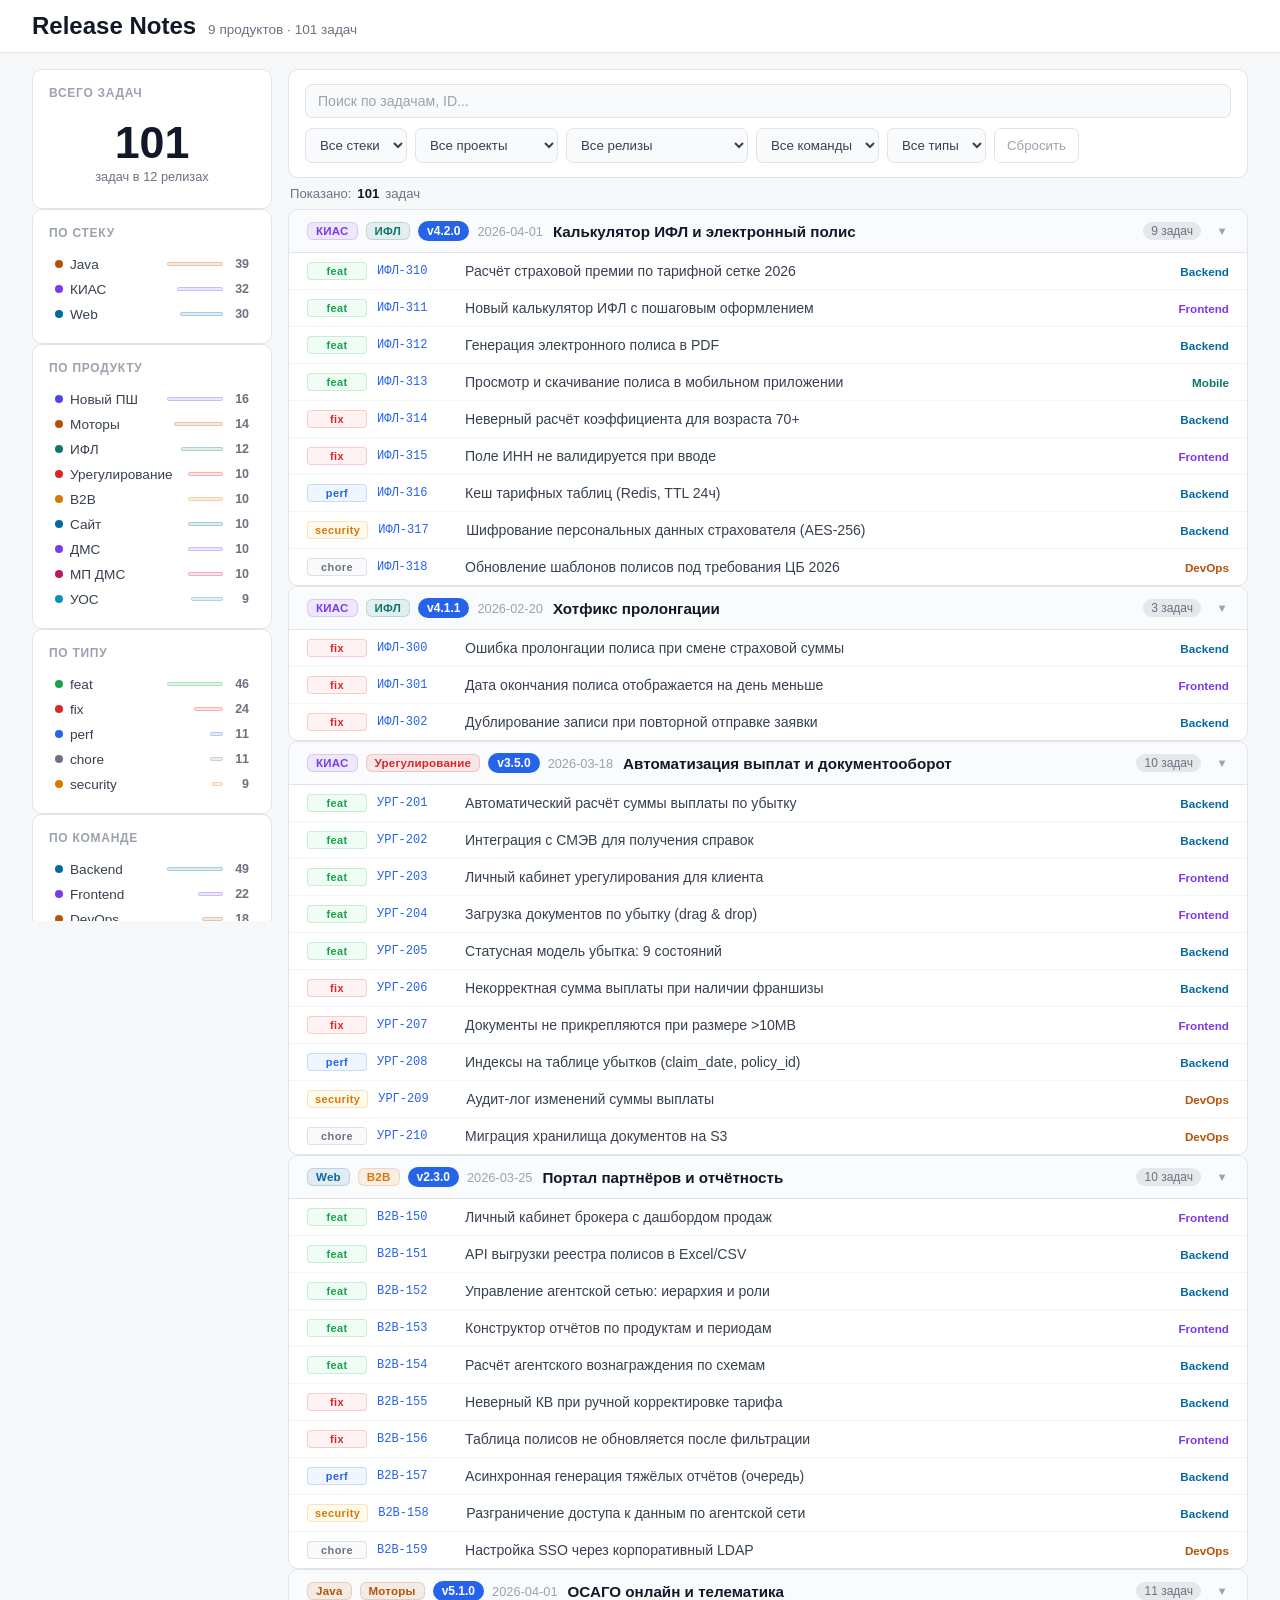
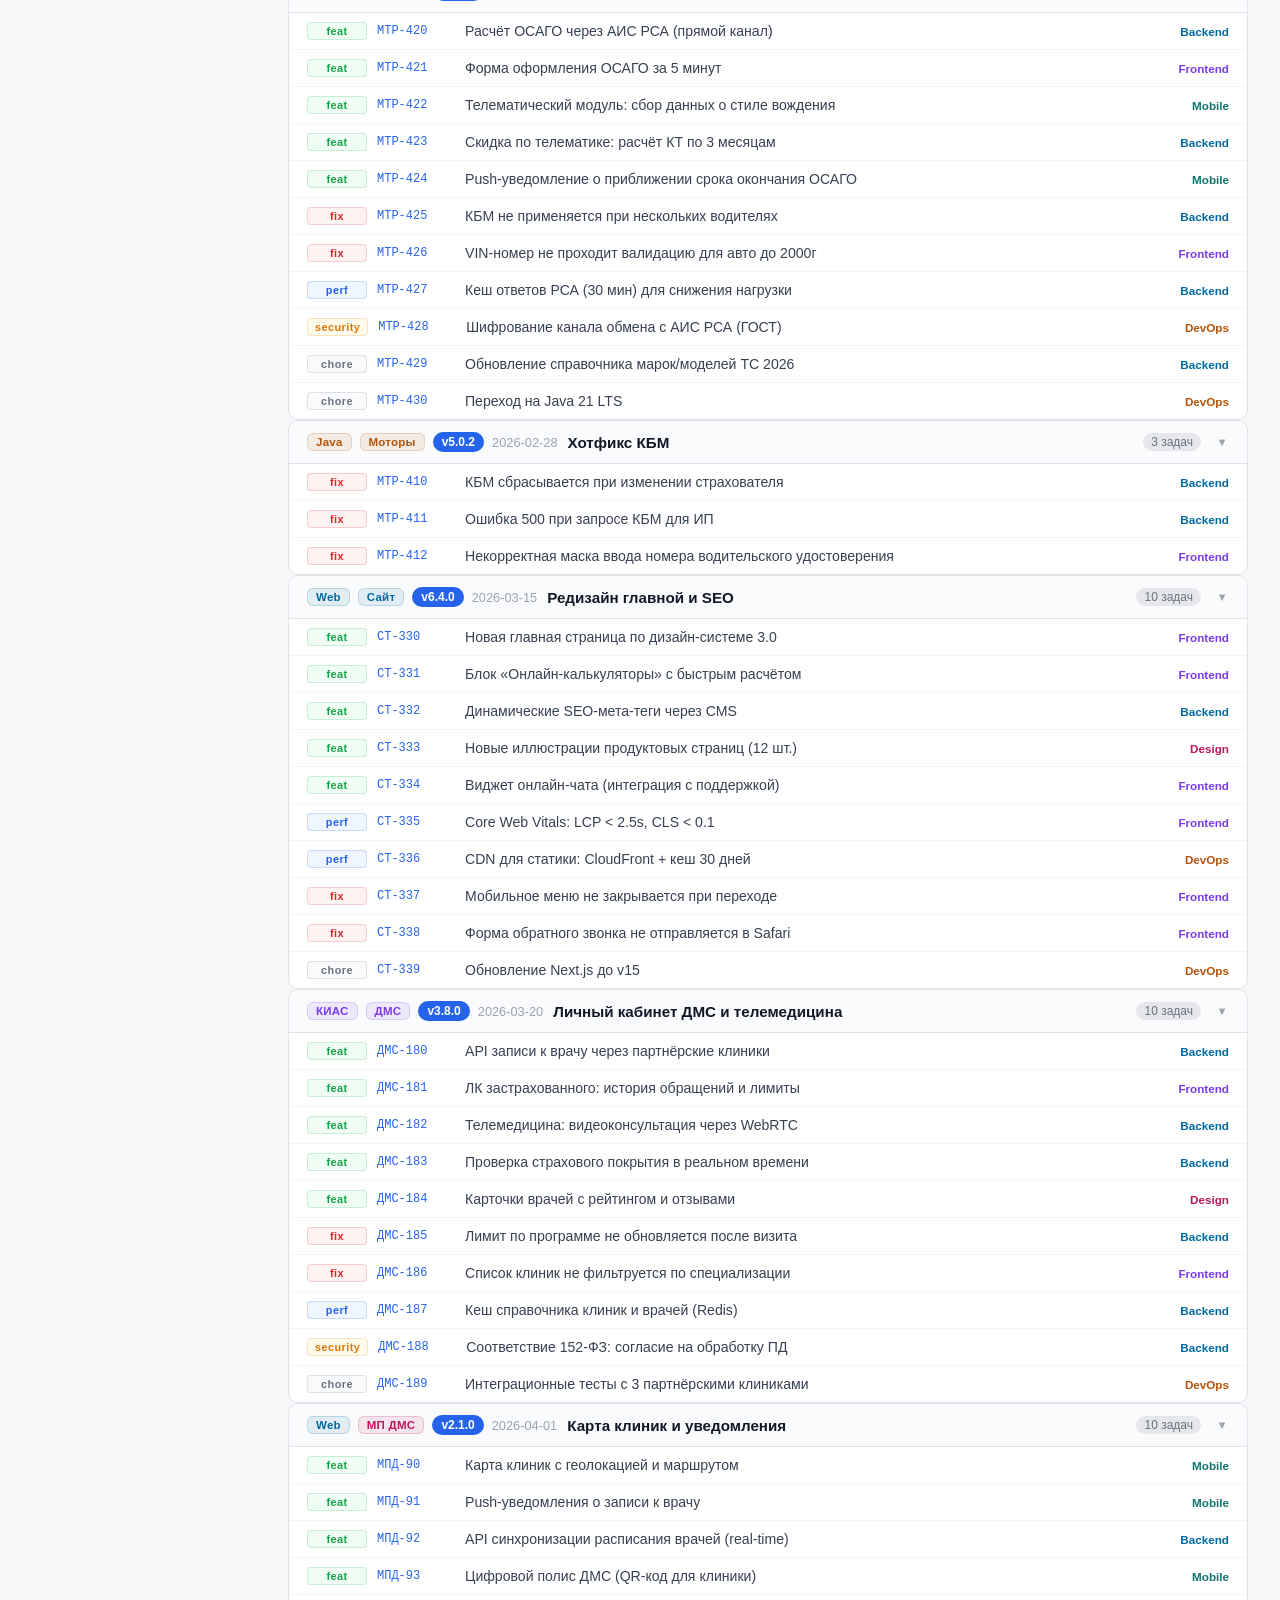
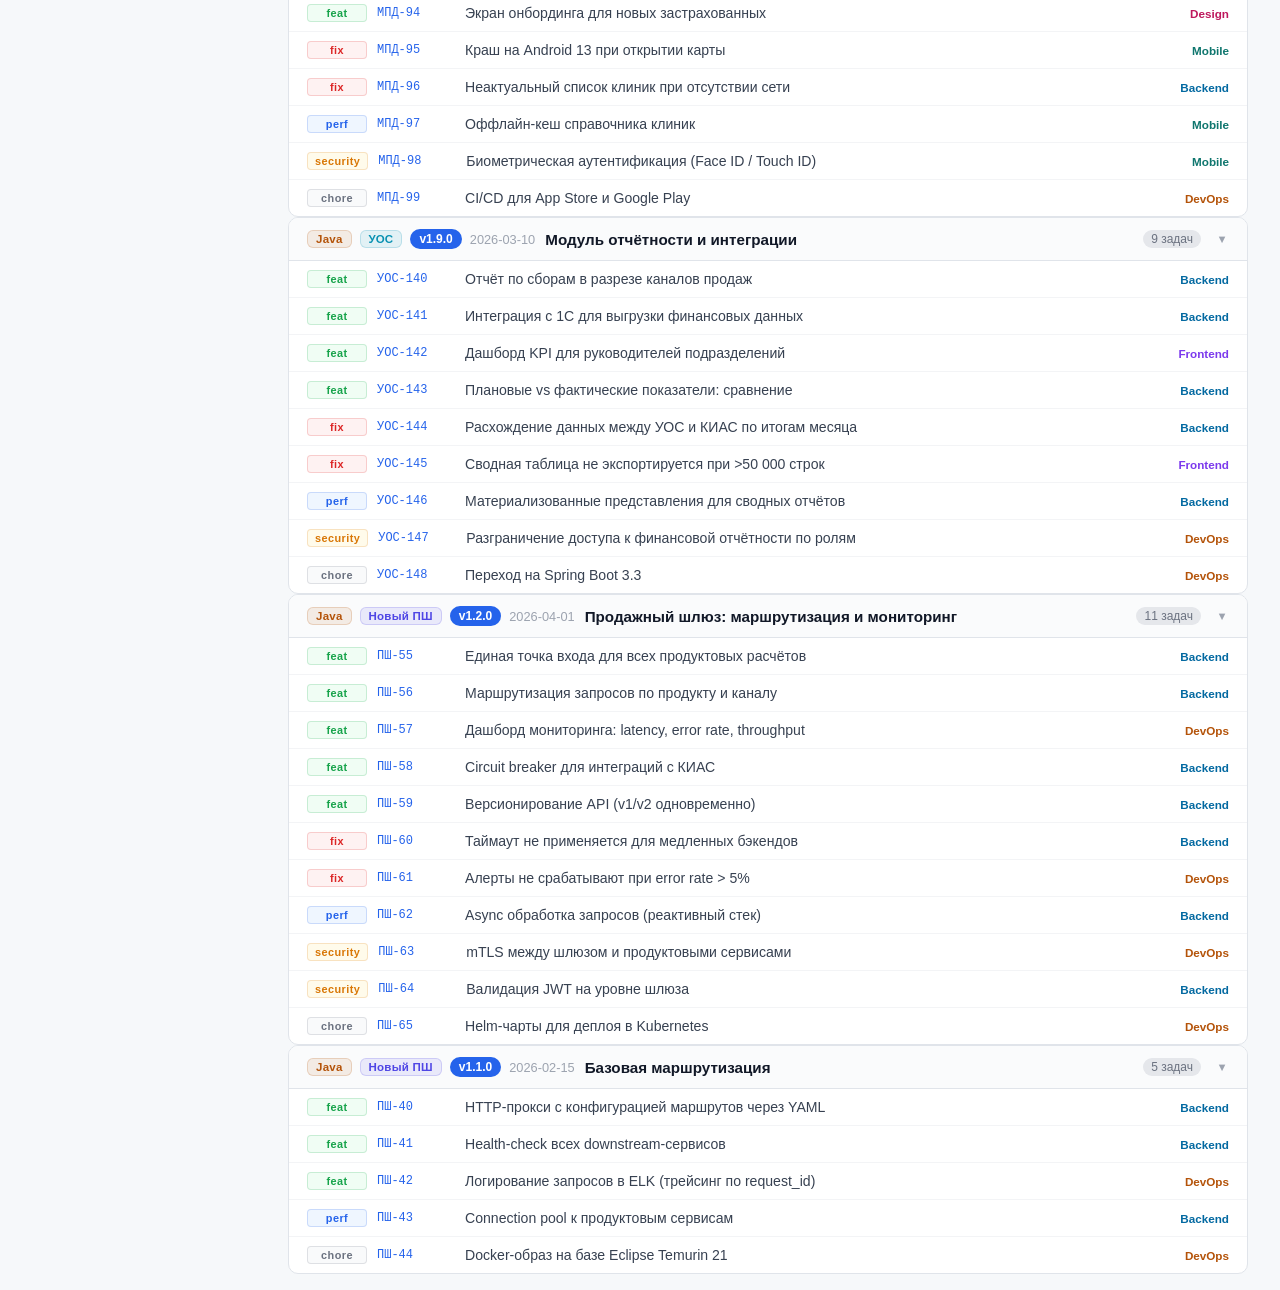
==== index.html @ 45b1435b "feat: collapsible release cards" ====
<!DOCTYPE html>
<html lang="ru">
<head>
  <meta charset="UTF-8">
  <meta name="viewport" content="width=device-width, initial-scale=1.0">
  <title>Release Notes</title>
  <link rel="stylesheet" href="style.css">
</head>
<body>

  <header>
    <div class="header-inner">
      <div class="header-title-row">
        <h1>Release Notes</h1>
        <span class="subtitle" id="header-subtitle">История изменений · 9 продуктов</span>
      </div>
    </div>
  </header>

  <div class="layout">

    <!-- Sidebar -->
    <aside class="sidebar">

      <button class="sidebar-toggle" id="sidebar-toggle">
        <span>Фильтры и статистика</span>
        <span class="toggle-arrow">▼</span>
      </button>

      <div class="sidebar-cards" id="sidebar-cards">

        <div class="sidebar-card">
          <h3>Всего задач</h3>
          <div class="stat-total">
            <span class="big-num" id="total-count">0</span>
            <span class="big-label">задач в <span id="total-releases">0</span> релизах</span>
          </div>
        </div>

        <div class="sidebar-card">
          <h3>По стеку</h3>
          <div id="agg-stacks"></div>
        </div>

        <div class="sidebar-card">
          <h3>По продукту</h3>
          <div id="agg-projects"></div>
        </div>

        <div class="sidebar-card">
          <h3>По типу</h3>
          <div id="agg-types"></div>
        </div>

        <div class="sidebar-card">
          <h3>По команде</h3>
          <div id="agg-teams"></div>
        </div>

        <div class="sidebar-card">
          <h3>По релизу</h3>
          <div id="agg-releases"></div>
        </div>

      </div>
    </aside>

    <!-- Content -->
    <div class="content">

      <div class="toolbar">
        <input type="text" id="search" placeholder="Поиск по задачам, ID..." autocomplete="off">
        <div class="filters">
          <select id="filter-stack">
            <option value="">Все стеки</option>
          </select>
          <select id="filter-project">
            <option value="">Все продукты</option>
          </select>
          <select id="filter-release">
            <option value="">Все релизы</option>
          </select>
          <select id="filter-team">
            <option value="">Все команды</option>
          </select>
          <select id="filter-type">
            <option value="">Все типы</option>
          </select>
          <button id="reset-filters">Сбросить</button>
        </div>
      </div>

      <div class="stats-bar">Показано: <strong id="stats-count">0</strong> задач</div>

      <div id="releases-container"></div>
      <div class="empty-state" id="empty-state" style="display:none">Ничего не найдено</div>

    </div>
  </div>

  <script>
    const projectStack = {
      "ИФЛ":        "КИАС",
      "Урегулирование": "КИАС",
      "B2B":        "Web",
      "Моторы":     "Java",
      "Сайт":       "Web",
      "ДМС":        "КИАС",
      "МП ДМС":     "Web",
      "УОС":        "Java",
      "Новый ПШ":   "Java",
    };

    const stackConfig = {
      "Java": "#b45309",
      "Web":  "#0369a1",
      "КИАС": "#7c3aed",
    };

    const releases = [
      // ── ИФЛ ─────────────────────────────────────────────────
      {
        project: "ИФЛ", version: "v4.2.0", date: "2026-04-01", title: "Калькулятор ИФЛ и электронный полис",
        tasks: [
          { id: "ИФЛ-310", type: "feat",     team: "Backend",  text: "Расчёт страховой премии по тарифной сетке 2026" },
          { id: "ИФЛ-311", type: "feat",     team: "Frontend", text: "Новый калькулятор ИФЛ с пошаговым оформлением" },
          { id: "ИФЛ-312", type: "feat",     team: "Backend",  text: "Генерация электронного полиса в PDF" },
          { id: "ИФЛ-313", type: "feat",     team: "Mobile",   text: "Просмотр и скачивание полиса в мобильном приложении" },
          { id: "ИФЛ-314", type: "fix",      team: "Backend",  text: "Неверный расчёт коэффициента для возраста 70+" },
          { id: "ИФЛ-315", type: "fix",      team: "Frontend", text: "Поле ИНН не валидируется при вводе" },
          { id: "ИФЛ-316", type: "perf",     team: "Backend",  text: "Кеш тарифных таблиц (Redis, TTL 24ч)" },
          { id: "ИФЛ-317", type: "security", team: "Backend",  text: "Шифрование персональных данных страхователя (AES-256)" },
          { id: "ИФЛ-318", type: "chore",    team: "DevOps",   text: "Обновление шаблонов полисов под требования ЦБ 2026" },
        ]
      },
      {
        project: "ИФЛ", version: "v4.1.1", date: "2026-02-20", title: "Хотфикс пролонгации",
        tasks: [
          { id: "ИФЛ-300", type: "fix", team: "Backend",  text: "Ошибка пролонгации полиса при смене страховой суммы" },
          { id: "ИФЛ-301", type: "fix", team: "Frontend", text: "Дата окончания полиса отображается на день меньше" },
          { id: "ИФЛ-302", type: "fix", team: "Backend",  text: "Дублирование записи при повторной отправке заявки" },
        ]
      },
      // ── Урегулирование ──────────────────────────────────────
      {
        project: "Урегулирование", version: "v3.5.0", date: "2026-03-18", title: "Автоматизация выплат и документооборот",
        tasks: [
          { id: "УРГ-201", type: "feat",     team: "Backend",  text: "Автоматический расчёт суммы выплаты по убытку" },
          { id: "УРГ-202", type: "feat",     team: "Backend",  text: "Интеграция с СМЭВ для получения справок" },
          { id: "УРГ-203", type: "feat",     team: "Frontend", text: "Личный кабинет урегулирования для клиента" },
          { id: "УРГ-204", type: "feat",     team: "Frontend", text: "Загрузка документов по убытку (drag & drop)" },
          { id: "УРГ-205", type: "feat",     team: "Backend",  text: "Статусная модель убытка: 9 состояний" },
          { id: "УРГ-206", type: "fix",      team: "Backend",  text: "Некорректная сумма выплаты при наличии франшизы" },
          { id: "УРГ-207", type: "fix",      team: "Frontend", text: "Документы не прикрепляются при размере >10MB" },
          { id: "УРГ-208", type: "perf",     team: "Backend",  text: "Индексы на таблице убытков (claim_date, policy_id)" },
          { id: "УРГ-209", type: "security", team: "DevOps",   text: "Аудит-лог изменений суммы выплаты" },
          { id: "УРГ-210", type: "chore",    team: "DevOps",   text: "Миграция хранилища документов на S3" },
        ]
      },
      // ── B2B ─────────────────────────────────────────────────
      {
        project: "B2B", version: "v2.3.0", date: "2026-03-25", title: "Портал партнёров и отчётность",
        tasks: [
          { id: "B2B-150", type: "feat",     team: "Frontend", text: "Личный кабинет брокера с дашбордом продаж" },
          { id: "B2B-151", type: "feat",     team: "Backend",  text: "API выгрузки реестра полисов в Excel/CSV" },
          { id: "B2B-152", type: "feat",     team: "Backend",  text: "Управление агентской сетью: иерархия и роли" },
          { id: "B2B-153", type: "feat",     team: "Frontend", text: "Конструктор отчётов по продуктам и периодам" },
          { id: "B2B-154", type: "feat",     team: "Backend",  text: "Расчёт агентского вознаграждения по схемам" },
          { id: "B2B-155", type: "fix",      team: "Backend",  text: "Неверный КВ при ручной корректировке тарифа" },
          { id: "B2B-156", type: "fix",      team: "Frontend", text: "Таблица полисов не обновляется после фильтрации" },
          { id: "B2B-157", type: "perf",     team: "Backend",  text: "Асинхронная генерация тяжёлых отчётов (очередь)" },
          { id: "B2B-158", type: "security", team: "Backend",  text: "Разграничение доступа к данным по агентской сети" },
          { id: "B2B-159", type: "chore",    team: "DevOps",   text: "Настройка SSO через корпоративный LDAP" },
        ]
      },
      // ── Моторы ──────────────────────────────────────────────
      {
        project: "Моторы", version: "v5.1.0", date: "2026-04-01", title: "ОСАГО онлайн и телематика",
        tasks: [
          { id: "МТР-420", type: "feat",     team: "Backend",  text: "Расчёт ОСАГО через АИС РСА (прямой канал)" },
          { id: "МТР-421", type: "feat",     team: "Frontend", text: "Форма оформления ОСАГО за 5 минут" },
          { id: "МТР-422", type: "feat",     team: "Mobile",   text: "Телематический модуль: сбор данных о стиле вождения" },
          { id: "МТР-423", type: "feat",     team: "Backend",  text: "Скидка по телематике: расчёт КТ по 3 месяцам" },
          { id: "МТР-424", type: "feat",     team: "Mobile",   text: "Push-уведомление о приближении срока окончания ОСАГО" },
          { id: "МТР-425", type: "fix",      team: "Backend",  text: "КБМ не применяется при нескольких водителях" },
          { id: "МТР-426", type: "fix",      team: "Frontend", text: "VIN-номер не проходит валидацию для авто до 2000г" },
          { id: "МТР-427", type: "perf",     team: "Backend",  text: "Кеш ответов РСА (30 мин) для снижения нагрузки" },
          { id: "МТР-428", type: "security", team: "DevOps",   text: "Шифрование канала обмена с АИС РСА (ГОСТ)" },
          { id: "МТР-429", type: "chore",    team: "Backend",  text: "Обновление справочника марок/моделей ТС 2026" },
          { id: "МТР-430", type: "chore",    team: "DevOps",   text: "Переход на Java 21 LTS" },
        ]
      },
      {
        project: "Моторы", version: "v5.0.2", date: "2026-02-28", title: "Хотфикс КБМ",
        tasks: [
          { id: "МТР-410", type: "fix", team: "Backend",  text: "КБМ сбрасывается при изменении страхователя" },
          { id: "МТР-411", type: "fix", team: "Backend",  text: "Ошибка 500 при запросе КБМ для ИП" },
          { id: "МТР-412", type: "fix", team: "Frontend", text: "Некорректная маска ввода номера водительского удостоверения" },
        ]
      },
      // ── Сайт ────────────────────────────────────────────────
      {
        project: "Сайт", version: "v6.4.0", date: "2026-03-15", title: "Редизайн главной и SEO",
        tasks: [
          { id: "СТ-330", type: "feat",  team: "Frontend", text: "Новая главная страница по дизайн-системе 3.0" },
          { id: "СТ-331", type: "feat",  team: "Frontend", text: "Блок «Онлайн-калькуляторы» с быстрым расчётом" },
          { id: "СТ-332", type: "feat",  team: "Backend",  text: "Динамические SEO-мета-теги через CMS" },
          { id: "СТ-333", type: "feat",  team: "Design",   text: "Новые иллюстрации продуктовых страниц (12 шт.)" },
          { id: "СТ-334", type: "feat",  team: "Frontend", text: "Виджет онлайн-чата (интеграция с поддержкой)" },
          { id: "СТ-335", type: "perf",  team: "Frontend", text: "Core Web Vitals: LCP < 2.5s, CLS < 0.1" },
          { id: "СТ-336", type: "perf",  team: "DevOps",   text: "CDN для статики: CloudFront + кеш 30 дней" },
          { id: "СТ-337", type: "fix",   team: "Frontend", text: "Мобильное меню не закрывается при переходе" },
          { id: "СТ-338", type: "fix",   team: "Frontend", text: "Форма обратного звонка не отправляется в Safari" },
          { id: "СТ-339", type: "chore", team: "DevOps",   text: "Обновление Next.js до v15" },
        ]
      },
      // ── ДМС ─────────────────────────────────────────────────
      {
        project: "ДМС", version: "v3.8.0", date: "2026-03-20", title: "Личный кабинет ДМС и телемедицина",
        tasks: [
          { id: "ДМС-180", type: "feat",     team: "Backend",  text: "API записи к врачу через партнёрские клиники" },
          { id: "ДМС-181", type: "feat",     team: "Frontend", text: "ЛК застрахованного: история обращений и лимиты" },
          { id: "ДМС-182", type: "feat",     team: "Backend",  text: "Телемедицина: видеоконсультация через WebRTC" },
          { id: "ДМС-183", type: "feat",     team: "Backend",  text: "Проверка страхового покрытия в реальном времени" },
          { id: "ДМС-184", type: "feat",     team: "Design",   text: "Карточки врачей с рейтингом и отзывами" },
          { id: "ДМС-185", type: "fix",      team: "Backend",  text: "Лимит по программе не обновляется после визита" },
          { id: "ДМС-186", type: "fix",      team: "Frontend", text: "Список клиник не фильтруется по специализации" },
          { id: "ДМС-187", type: "perf",     team: "Backend",  text: "Кеш справочника клиник и врачей (Redis)" },
          { id: "ДМС-188", type: "security", team: "Backend",  text: "Соответствие 152-ФЗ: согласие на обработку ПД" },
          { id: "ДМС-189", type: "chore",    team: "DevOps",   text: "Интеграционные тесты с 3 партнёрскими клиниками" },
        ]
      },
      // ── МП ДМС ──────────────────────────────────────────────
      {
        project: "МП ДМС", version: "v2.1.0", date: "2026-04-01", title: "Карта клиник и уведомления",
        tasks: [
          { id: "МПД-90",  type: "feat",     team: "Mobile",   text: "Карта клиник с геолокацией и маршрутом" },
          { id: "МПД-91",  type: "feat",     team: "Mobile",   text: "Push-уведомления о записи к врачу" },
          { id: "МПД-92",  type: "feat",     team: "Backend",  text: "API синхронизации расписания врачей (real-time)" },
          { id: "МПД-93",  type: "feat",     team: "Mobile",   text: "Цифровой полис ДМС (QR-код для клиники)" },
          { id: "МПД-94",  type: "feat",     team: "Design",   text: "Экран онбординга для новых застрахованных" },
          { id: "МПД-95",  type: "fix",      team: "Mobile",   text: "Краш на Android 13 при открытии карты" },
          { id: "МПД-96",  type: "fix",      team: "Backend",  text: "Неактуальный список клиник при отсутствии сети" },
          { id: "МПД-97",  type: "perf",     team: "Mobile",   text: "Оффлайн-кеш справочника клиник" },
          { id: "МПД-98",  type: "security", team: "Mobile",   text: "Биометрическая аутентификация (Face ID / Touch ID)" },
          { id: "МПД-99",  type: "chore",    team: "DevOps",   text: "CI/CD для App Store и Google Play" },
        ]
      },
      // ── УОС ─────────────────────────────────────────────────
      {
        project: "УОС", version: "v1.9.0", date: "2026-03-10", title: "Модуль отчётности и интеграции",
        tasks: [
          { id: "УОС-140", type: "feat",     team: "Backend",  text: "Отчёт по сборам в разрезе каналов продаж" },
          { id: "УОС-141", type: "feat",     team: "Backend",  text: "Интеграция с 1С для выгрузки финансовых данных" },
          { id: "УОС-142", type: "feat",     team: "Frontend", text: "Дашборд KPI для руководителей подразделений" },
          { id: "УОС-143", type: "feat",     team: "Backend",  text: "Плановые vs фактические показатели: сравнение" },
          { id: "УОС-144", type: "fix",      team: "Backend",  text: "Расхождение данных между УОС и КИАС по итогам месяца" },
          { id: "УОС-145", type: "fix",      team: "Frontend", text: "Сводная таблица не экспортируется при >50 000 строк" },
          { id: "УОС-146", type: "perf",     team: "Backend",  text: "Материализованные представления для сводных отчётов" },
          { id: "УОС-147", type: "security", team: "DevOps",   text: "Разграничение доступа к финансовой отчётности по ролям" },
          { id: "УОС-148", type: "chore",    team: "DevOps",   text: "Переход на Spring Boot 3.3" },
        ]
      },
      // ── Новый ПШ ────────────────────────────────────────────
      {
        project: "Новый ПШ", version: "v1.2.0", date: "2026-04-01", title: "Продажный шлюз: маршрутизация и мониторинг",
        tasks: [
          { id: "ПШ-55",  type: "feat",     team: "Backend",  text: "Единая точка входа для всех продуктовых расчётов" },
          { id: "ПШ-56",  type: "feat",     team: "Backend",  text: "Маршрутизация запросов по продукту и каналу" },
          { id: "ПШ-57",  type: "feat",     team: "DevOps",   text: "Дашборд мониторинга: latency, error rate, throughput" },
          { id: "ПШ-58",  type: "feat",     team: "Backend",  text: "Circuit breaker для интеграций с КИАС" },
          { id: "ПШ-59",  type: "feat",     team: "Backend",  text: "Версионирование API (v1/v2 одновременно)" },
          { id: "ПШ-60",  type: "fix",      team: "Backend",  text: "Таймаут не применяется для медленных бэкендов" },
          { id: "ПШ-61",  type: "fix",      team: "DevOps",   text: "Алерты не срабатывают при error rate > 5%" },
          { id: "ПШ-62",  type: "perf",     team: "Backend",  text: "Async обработка запросов (реактивный стек)" },
          { id: "ПШ-63",  type: "security", team: "DevOps",   text: "mTLS между шлюзом и продуктовыми сервисами" },
          { id: "ПШ-64",  type: "security", team: "Backend",  text: "Валидация JWT на уровне шлюза" },
          { id: "ПШ-65",  type: "chore",    team: "DevOps",   text: "Helm-чарты для деплоя в Kubernetes" },
        ]
      },
      {
        project: "Новый ПШ", version: "v1.1.0", date: "2026-02-15", title: "Базовая маршрутизация",
        tasks: [
          { id: "ПШ-40",  type: "feat",  team: "Backend",  text: "HTTP-прокси с конфигурацией маршрутов через YAML" },
          { id: "ПШ-41",  type: "feat",  team: "Backend",  text: "Health-check всех downstream-сервисов" },
          { id: "ПШ-42",  type: "feat",  team: "DevOps",   text: "Логирование запросов в ELK (трейсинг по request_id)" },
          { id: "ПШ-43",  type: "perf",  team: "Backend",  text: "Connection pool к продуктовым сервисам" },
          { id: "ПШ-44",  type: "chore", team: "DevOps",   text: "Docker-образ на базе Eclipse Temurin 21" },
        ]
      },
    ];

    const typeConfig = {
      feat:     { color: "#16a34a", bg: "#f0fdf4", label: "feat" },
      fix:      { color: "#dc2626", bg: "#fef2f2", label: "fix" },
      perf:     { color: "#2563eb", bg: "#eff6ff", label: "perf" },
      chore:    { color: "#6b7280", bg: "#f9fafb", label: "chore" },
      security: { color: "#d97706", bg: "#fffbeb", label: "security" },
    };

    const teamConfig = {
      Frontend: "#7c3aed",
      Backend:  "#0369a1",
      Mobile:   "#0f766e",
      DevOps:   "#b45309",
      Design:   "#be185d",
    };

    const projectConfig = {
      "ИФЛ":            "#0f766e",
      "Урегулирование": "#dc2626",
      "B2B":            "#d97706",
      "Моторы":         "#b45309",
      "Сайт":           "#0369a1",
      "ДМС":            "#7c3aed",
      "МП ДМС":         "#be185d",
      "УОС":            "#0891b2",
      "Новый ПШ":       "#4f46e5",
    };

    // Populate selects
    const allStacks   = [...new Set(Object.values(projectStack))].sort();
    const allProjects = [...new Set(releases.map(r => r.project))].sort();
    const allTeams    = [...new Set(releases.flatMap(r => r.tasks.map(t => t.team)))].sort();
    const allTypes    = [...new Set(releases.flatMap(r => r.tasks.map(t => t.type)))].sort();

    allStacks.forEach(s => {
      document.getElementById("filter-stack").insertAdjacentHTML("beforeend", `<option value="${s}">${s}</option>`);
    });
    allProjects.forEach(p => {
      document.getElementById("filter-project").insertAdjacentHTML("beforeend", `<option value="${p}">${p}</option>`);
    });
    allTeams.forEach(t => {
      document.getElementById("filter-team").insertAdjacentHTML("beforeend", `<option value="${t}">${t}</option>`);
    });
    allTypes.forEach(t => {
      document.getElementById("filter-type").insertAdjacentHTML("beforeend", `<option value="${t}">${t}</option>`);
    });

    // Update project select based on stack filter
    function updateProjectSelect(stackFilter) {
      const sel = document.getElementById("filter-project");
      const current = sel.value;
      sel.innerHTML = '<option value="">Все проекты</option>';
      allProjects
        .filter(p => !stackFilter || projectStack[p] === stackFilter)
        .forEach(p => {
          sel.insertAdjacentHTML("beforeend", `<option value="${p}">${p}</option>`);
        });
      if ([...sel.options].some(o => o.value === current)) sel.value = current;
      else sel.value = "";
    }

    // Update release select based on active project/stack filter
    function updateReleaseSelect(projectFilter, stackFilter) {
      const sel = document.getElementById("filter-release");
      const current = sel.value;
      sel.innerHTML = '<option value="">Все релизы</option>';
      releases
        .filter(r => (!projectFilter || r.project === projectFilter) && (!stackFilter || projectStack[r.project] === stackFilter))
        .forEach(r => {
          sel.insertAdjacentHTML("beforeend", `<option value="${r.version}|${r.project}">${r.project} ${r.version}</option>`);
        });
      if ([...sel.options].some(o => o.value === current)) sel.value = current;
      else sel.value = "";
    }

    function renderAgg(containerId, keyFn, colorFn, filterId, allTasks) {
      const container = document.getElementById(containerId);
      container.innerHTML = "";
      const counts = {};
      allTasks.forEach(t => {
        const key = keyFn(t);
        counts[key] = (counts[key] || 0) + 1;
      });
      const max = Math.max(...Object.values(counts), 1);
      Object.entries(counts).sort((a, b) => b[1] - a[1]).forEach(([key, count]) => {
        const color = colorFn(key);
        const barWidth = Math.round((count / max) * 56);
        const sel = document.getElementById(filterId);
        const isActive = sel && sel.value === key;
        const row = document.createElement("div");
        row.className = "agg-row" + (isActive ? " active" : "");
        row.innerHTML = `
          <span class="agg-label">
            <span class="agg-dot" style="background:${color}"></span>
            ${key}
          </span>
          <span class="agg-bar-wrap">
            <span class="agg-bar" style="width:${barWidth}px;background:${color}20;border:1px solid ${color}40"></span>
            <span class="agg-num">${count}</span>
          </span>
        `;
        if (filterId) {
          row.addEventListener("click", () => {
            const s = document.getElementById(filterId);
            s.value = s.value === key ? "" : key;
            if (filterId === "filter-project") updateReleaseSelect(s.value);
            applyFilters();
          });
        }
        container.appendChild(row);
      });
    }

    function renderSidebar(filtered) {
      const allTasks = filtered.flatMap(r => r.tasks);
      const total = allTasks.length;

      document.getElementById("total-count").textContent = total;
      document.getElementById("total-releases").textContent = filtered.filter(r => r.tasks.length > 0).length;

      renderAgg("agg-stacks",   t => projectStack[t._project] || "—", k => stackConfig[k] || "#6b7280", "filter-stack", allTasks);
      renderAgg("agg-projects", t => t._project, k => projectConfig[k] || "#6b7280", "filter-project", allTasks);
      renderAgg("agg-types",    t => t.type,      k => typeConfig[k]?.color || "#6b7280", "filter-type", allTasks);
      renderAgg("agg-teams",    t => t.team,      k => teamConfig[k] || "#6b7280", "filter-team", allTasks);

      // releases agg
      const relContainer = document.getElementById("agg-releases");
      relContainer.innerHTML = "";
      filtered.filter(r => r.tasks.length > 0).forEach(r => {
        const color = projectConfig[r.project] || "#2563eb";
        const releaseKey = `${r.version}|${r.project}`;
        const isActive = document.getElementById("filter-release").value === releaseKey;
        const row = document.createElement("div");
        row.className = "agg-row" + (isActive ? " active" : "");
        row.innerHTML = `
          <span class="agg-label">
            <span class="agg-dot" style="background:${color}"></span>
            <span style="color:#9ca3af;font-size:0.75rem;margin-right:2px">${r.project}</span>${r.version}
          </span>
          <span class="agg-num">${r.tasks.length}</span>
        `;
        row.addEventListener("click", () => {
          const sel = document.getElementById("filter-release");
          sel.value = sel.value === releaseKey ? "" : releaseKey;
          applyFilters();
        });
        relContainer.appendChild(row);
      });
    }

    function renderReleases(filtered) {
      const container = document.getElementById("releases-container");
      const empty = document.getElementById("empty-state");
      container.innerHTML = "";

      let totalCount = 0;
      let anyVisible = false;

      filtered.forEach(release => {
        if (release.tasks.length === 0) return;
        anyVisible = true;
        totalCount += release.tasks.length;
        const projColor = projectConfig[release.project] || "#2563eb";

        const article = document.createElement("article");
        article.className = "release";

        const stack = projectStack[release.project] || "";
        const stackColor = stackConfig[stack] || "#6b7280";
        article.innerHTML = `
          <div class="release-header">
            <div class="release-meta">
              <span class="project-badge" style="background:${stackColor}18;color:${stackColor};border:1px solid ${stackColor}30">${stack}</span>
              <span class="project-badge" style="background:${projColor}18;color:${projColor};border:1px solid ${projColor}30">${release.project}</span>
              <span class="version">${release.version}</span>
              <span class="date">${release.date}</span>
            </div>
            <h2>${release.title}</h2>
            <span class="task-count">${release.tasks.length} задач</span>
            <span class="collapse-btn">▼</span>
          </div>
        `;

        article.querySelector(".release-header").addEventListener("click", () => {
          article.classList.toggle("collapsed");
        });

        const list = document.createElement("ul");
        list.className = "task-list";

        release.tasks.forEach(task => {
          const tc = typeConfig[task.type] || typeConfig.chore;
          const teamColor = teamConfig[task.team] || "#6b7280";
          const li = document.createElement("li");
          li.className = "task";
          li.innerHTML = `
            <span class="task-type" style="background:${tc.bg};color:${tc.color};border:1px solid ${tc.color}30">${tc.label}</span>
            <a class="task-id" href="https://issues.example.com/${task.id}" target="_blank">${task.id}</a>
            <span class="task-text">${task.text}</span>
            <span class="task-team" style="color:${teamColor}">${task.team}</span>
          `;
          list.appendChild(li);
        });

        article.appendChild(list);
        container.appendChild(article);
      });

      document.getElementById("stats-count").textContent = totalCount;

      // update subtitle
      const projectFilter = document.getElementById("filter-project").value;
      const total = releases.reduce((s, r) => s + r.tasks.length, 0);
      document.getElementById("header-subtitle").textContent =
        projectFilter
          ? `Продукт: ${projectFilter} · ${totalCount} задач`
          : `${allProjects.length} продуктов · ${totalCount} задач`;

      empty.style.display = anyVisible ? "none" : "block";
    }

    function getFiltered() {
      const search        = document.getElementById("search").value.toLowerCase();
      const stackFilter   = document.getElementById("filter-stack").value;
      const projectFilter = document.getElementById("filter-project").value;
      const releaseFilter = document.getElementById("filter-release").value;
      const teamFilter    = document.getElementById("filter-team").value;
      const typeFilter    = document.getElementById("filter-type").value;

      return releases.map(r => {
        if (stackFilter   && projectStack[r.project] !== stackFilter) return { ...r, tasks: [] };
        if (projectFilter && r.project !== projectFilter)             return { ...r, tasks: [] };
        const releaseKey = `${r.version}|${r.project}`;
        if (releaseFilter && releaseKey !== releaseFilter)            return { ...r, tasks: [] };
        const tasks = r.tasks
          .filter(t => {
            if (teamFilter && t.team !== teamFilter) return false;
            if (typeFilter && t.type !== typeFilter) return false;
            if (search && !t.text.toLowerCase().includes(search) && !t.id.toLowerCase().includes(search)) return false;
            return true;
          })
          .map(t => ({ ...t, _project: r.project }));
        return { ...r, tasks };
      });
    }

    function applyFilters() {
      const filtered = getFiltered();
      renderReleases(filtered);
      renderSidebar(filtered);
      updateSelectStyles();
    }

    // Mobile sidebar toggle
    const sidebarToggle = document.getElementById("sidebar-toggle");
    const sidebarCards  = document.getElementById("sidebar-cards");
    sidebarToggle.addEventListener("click", () => {
      sidebarToggle.classList.toggle("open");
      sidebarCards.classList.toggle("open");
    });

    // Highlight active selects
    function updateSelectStyles() {
      ["filter-stack", "filter-project", "filter-release", "filter-team", "filter-type"].forEach(id => {
        const el = document.getElementById(id);
        el.classList.toggle("active-filter", el.value !== "");
      });
    }

    document.getElementById("search").addEventListener("input", applyFilters);
    document.getElementById("filter-stack").addEventListener("change", () => {
      const stack = document.getElementById("filter-stack").value;
      updateProjectSelect(stack);
      updateReleaseSelect(document.getElementById("filter-project").value, stack);
      applyFilters();
    });
    document.getElementById("filter-project").addEventListener("change", () => {
      const stack   = document.getElementById("filter-stack").value;
      const project = document.getElementById("filter-project").value;
      updateReleaseSelect(project, stack);
      applyFilters();
    });
    document.getElementById("filter-release").addEventListener("change", applyFilters);
    document.getElementById("filter-team").addEventListener("change", applyFilters);
    document.getElementById("filter-type").addEventListener("change", applyFilters);
    document.getElementById("reset-filters").addEventListener("click", () => {
      document.getElementById("search").value = "";
      document.getElementById("filter-stack").value = "";
      document.getElementById("filter-project").value = "";
      document.getElementById("filter-release").value = "";
      document.getElementById("filter-team").value = "";
      document.getElementById("filter-type").value = "";
      updateProjectSelect("");
      updateReleaseSelect("", "");
      applyFilters();
    });

    updateProjectSelect("");
    updateReleaseSelect("", "");
    applyFilters();
  </script>
</body>
</html>
---- style.css ----
* {
  box-sizing: border-box;
  margin: 0;
  padding: 0;
}

body {
  font-family: -apple-system, BlinkMacSystemFont, 'Segoe UI', sans-serif;
  background: #f6f8fa;
  color: #1a1a2e;
  min-height: 100vh;
}

/* Header */
header {
  background: #fff;
  border-bottom: 1px solid #e0e4ea;
  padding: 12px 32px;
}

.header-inner {
  max-width: 1280px;
  margin: 0 auto;
  display: flex;
  align-items: center;
  justify-content: space-between;
}

.header-title-row {
  display: flex;
  align-items: baseline;
  gap: 12px;
  white-space: nowrap;
}

header h1 {
  font-size: 1.5rem;
  font-weight: 700;
  color: #111827;
}

.subtitle {
  color: #6b7280;
  font-size: 0.85rem;
}

/* Layout */
.layout {
  max-width: 1280px;
  margin: 16px auto;
  padding: 0 32px;
  display: grid;
  grid-template-columns: 240px 1fr;
  gap: 16px;
  align-items: start;
}

/* Sidebar */
.sidebar {
  display: flex;
  flex-direction: column;
  gap: 8px;
  position: sticky;
  top: 12px;
  max-height: calc(100vh - 48px);
  overflow-y: auto;
  scrollbar-width: thin;
  scrollbar-color: #e0e4ea transparent;
}

.sidebar::-webkit-scrollbar {
  width: 4px;
}

.sidebar::-webkit-scrollbar-thumb {
  background: #e0e4ea;
  border-radius: 2px;
}

.sidebar-card {
  background: #fff;
  border: 1px solid #e0e4ea;
  border-radius: 10px;
  padding: 16px;
}

.sidebar-card h3 {
  font-size: 0.75rem;
  font-weight: 700;
  text-transform: uppercase;
  letter-spacing: 0.06em;
  color: #9ca3af;
  margin-bottom: 12px;
}

.stat-total {
  display: flex;
  flex-direction: column;
  align-items: center;
  padding: 8px 0;
}

.stat-total .big-num {
  font-size: 2.8rem;
  font-weight: 800;
  color: #111827;
  line-height: 1;
}

.stat-total .big-label {
  font-size: 0.8rem;
  color: #6b7280;
  margin-top: 4px;
}

.agg-row {
  display: flex;
  align-items: center;
  justify-content: space-between;
  border-radius: 6px;
  padding: 5px 6px;
  cursor: pointer;
  transition: background 0.1s;
}

.agg-row:hover {
  background: #f3f4f6;
}

.agg-row.active {
  background: #eff6ff;
}

.agg-row.active .agg-label {
  font-weight: 600;
  color: #1d4ed8;
}

.agg-row.active .agg-num {
  color: #1d4ed8;
}

.agg-label {
  display: flex;
  align-items: center;
  gap: 7px;
  font-size: 0.85rem;
  color: #374151;
  white-space: nowrap;
  overflow: hidden;
  text-overflow: ellipsis;
  min-width: 0;
}

.agg-dot {
  width: 8px;
  height: 8px;
  border-radius: 50%;
  flex-shrink: 0;
}

.agg-bar-wrap {
  display: flex;
  align-items: center;
  gap: 6px;
}

.agg-bar {
  height: 4px;
  border-radius: 2px;
  min-width: 2px;
  transition: width 0.3s;
}

.agg-num {
  font-size: 0.78rem;
  font-weight: 600;
  color: #6b7280;
  min-width: 20px;
  text-align: right;
}

/* Content area */
.content {
  display: flex;
  flex-direction: column;
  gap: 8px;
}

/* Toolbar */
.toolbar {
  background: #fff;
  border: 1px solid #e0e4ea;
  border-radius: 10px;
  padding: 14px 16px;
  display: flex;
  gap: 10px;
  flex-wrap: wrap;
  align-items: center;
}

#search {
  flex: 1;
  min-width: 180px;
  padding: 8px 12px;
  background: #f9fafb;
  border: 1px solid #e0e4ea;
  border-radius: 7px;
  color: #111827;
  font-size: 0.88rem;
  outline: none;
  transition: border-color 0.15s;
}

#search:focus {
  border-color: #3b82f6;
  background: #fff;
}

#search::placeholder { color: #9ca3af; }

.filters {
  display: flex;
  gap: 8px;
  flex-wrap: wrap;
}

.filters select {
  padding: 8px 10px;
  background: #f9fafb;
  border: 1px solid #e0e4ea;
  border-radius: 7px;
  color: #374151;
  font-size: 0.83rem;
  cursor: pointer;
  outline: none;
  transition: border-color 0.15s;
}

.filters select:focus { border-color: #3b82f6; }

.filters select.active-filter {
  border-color: #3b82f6;
  background: #eff6ff;
  color: #1d4ed8;
  font-weight: 600;
}

#reset-filters {
  padding: 8px 12px;
  background: transparent;
  border: 1px solid #e0e4ea;
  border-radius: 7px;
  color: #9ca3af;
  font-size: 0.83rem;
  cursor: pointer;
  transition: all 0.15s;
}

#reset-filters:hover {
  border-color: #9ca3af;
  color: #374151;
}

.stats-bar {
  font-size: 0.82rem;
  color: #6b7280;
  padding: 0 2px;
  display: flex;
  align-items: center;
  gap: 6px;
}

.stats-bar strong {
  color: #111827;
  font-weight: 700;
}

/* Release card */
.release {
  background: #fff;
  border: 1px solid #e0e4ea;
  border-radius: 10px;
  overflow: hidden;
}

.release-header {
  padding: 10px 14px 10px 18px;
  border-bottom: 1px solid #e0e4ea;
  display: flex;
  align-items: center;
  gap: 10px;
  flex-wrap: wrap;
  background: #fafbfc;
  cursor: pointer;
  user-select: none;
}

.release-header:hover {
  background: #f3f4f6;
}

.collapse-btn {
  margin-left: auto;
  width: 22px;
  height: 22px;
  display: flex;
  align-items: center;
  justify-content: center;
  border-radius: 4px;
  color: #9ca3af;
  font-size: 0.7rem;
  flex-shrink: 0;
  transition: transform 0.2s, color 0.15s;
}

.release-header:hover .collapse-btn {
  color: #6b7280;
}

.release.collapsed .collapse-btn {
  transform: rotate(-90deg);
}

.release.collapsed .task-list {
  display: none;
}

.release.collapsed .release-header {
  border-bottom: none;
}

.release-meta {
  display: flex;
  align-items: center;
  gap: 8px;
}

.project-badge {
  font-size: 0.72rem;
  font-weight: 700;
  padding: 2px 8px;
  border-radius: 6px;
  letter-spacing: 0.02em;
}

.version {
  background: #2563eb;
  color: #fff;
  font-size: 0.75rem;
  font-weight: 700;
  padding: 3px 9px;
  border-radius: 10px;
}

.date {
  color: #9ca3af;
  font-size: 0.8rem;
}

.release-header h2 {
  font-size: 0.95rem;
  font-weight: 600;
  color: #111827;
  flex: 1;
}

.task-count {
  font-size: 0.75rem;
  color: #6b7280;
  background: #e5e7eb;
  padding: 2px 8px;
  border-radius: 10px;
}

/* Task list */
.task-list { list-style: none; }

.task {
  display: flex;
  align-items: center;
  gap: 10px;
  padding: 9px 18px;
  border-bottom: 1px solid #f3f4f6;
  transition: background 0.1s;
}

.task:last-child { border-bottom: none; }
.task:hover { background: #f9fafb; }

.task-type {
  font-size: 0.68rem;
  font-weight: 700;
  padding: 2px 7px;
  border-radius: 4px;
  letter-spacing: 0.04em;
  min-width: 60px;
  text-align: center;
  flex-shrink: 0;
}

.task-id {
  font-size: 0.75rem;
  color: #2563eb;
  text-decoration: none;
  font-family: 'SF Mono', 'Fira Code', monospace;
  flex-shrink: 0;
  min-width: 78px;
}

.task-id:hover { text-decoration: underline; }

.task-text {
  font-size: 0.88rem;
  color: #374151;
  flex: 1;
}

.task-team {
  font-size: 0.73rem;
  font-weight: 600;
  flex-shrink: 0;
}

/* Empty */
.empty-state {
  text-align: center;
  padding: 64px 24px;
  color: #9ca3af;
  font-size: 1rem;
  background: #fff;
  border: 1px solid #e0e4ea;
  border-radius: 10px;
}

.sidebar-toggle {
  display: none;
}

@media (max-width: 768px) {
  .layout {
    grid-template-columns: 1fr;
    margin-top: 16px;
  }

  .sidebar {
    position: static;
    max-height: none;
    overflow: visible;
  }

  .sidebar-toggle {
    display: flex;
    align-items: center;
    justify-content: space-between;
    width: 100%;
    background: #fff;
    border: 1px solid #e0e4ea;
    border-radius: 10px;
    padding: 12px 16px;
    font-size: 0.88rem;
    font-weight: 600;
    color: #374151;
    cursor: pointer;
    margin-bottom: 0;
  }

  .sidebar-toggle .toggle-arrow {
    transition: transform 0.2s;
    font-size: 0.75rem;
    color: #9ca3af;
  }

  .sidebar-toggle.open .toggle-arrow {
    transform: rotate(180deg);
  }

  .sidebar-cards {
    display: none;
    flex-direction: column;
    gap: 16px;
    margin-top: 8px;
  }

  .sidebar-cards.open {
    display: flex;
  }

  .task-team { display: none; }
}
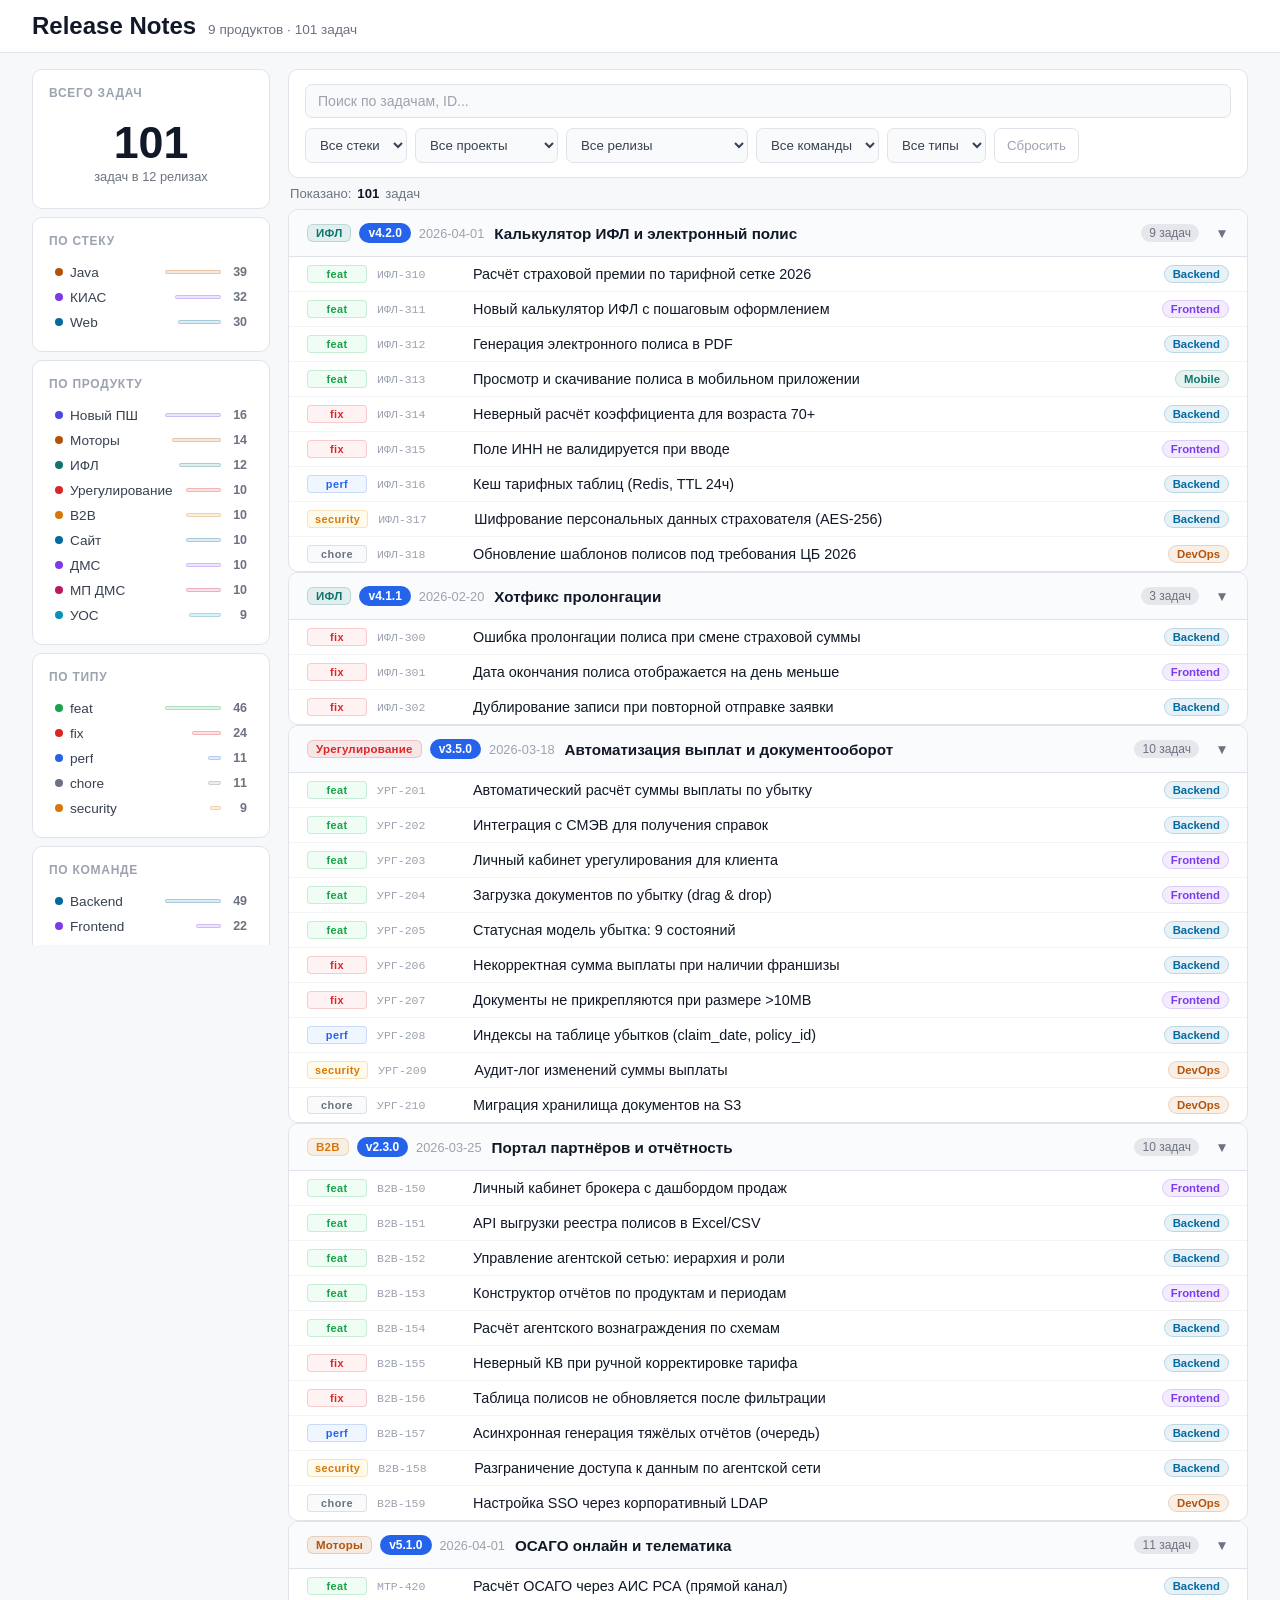
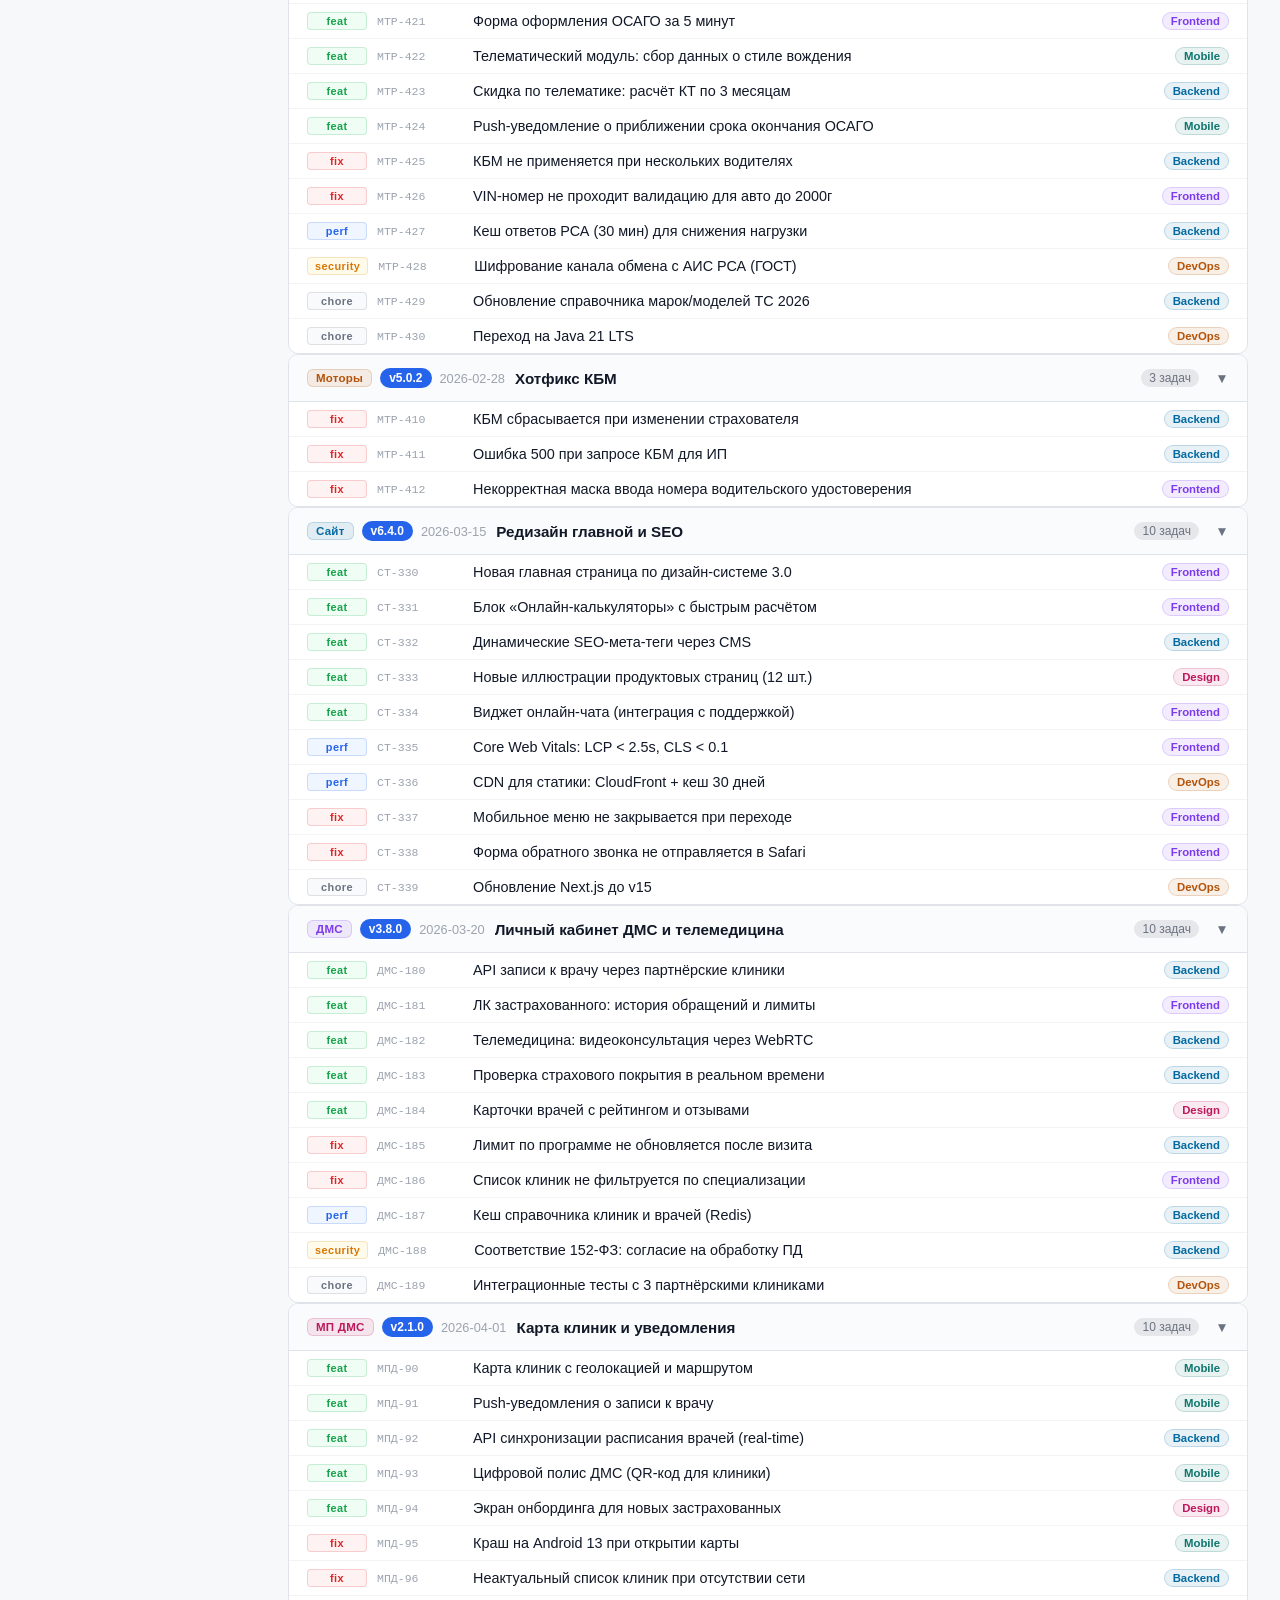
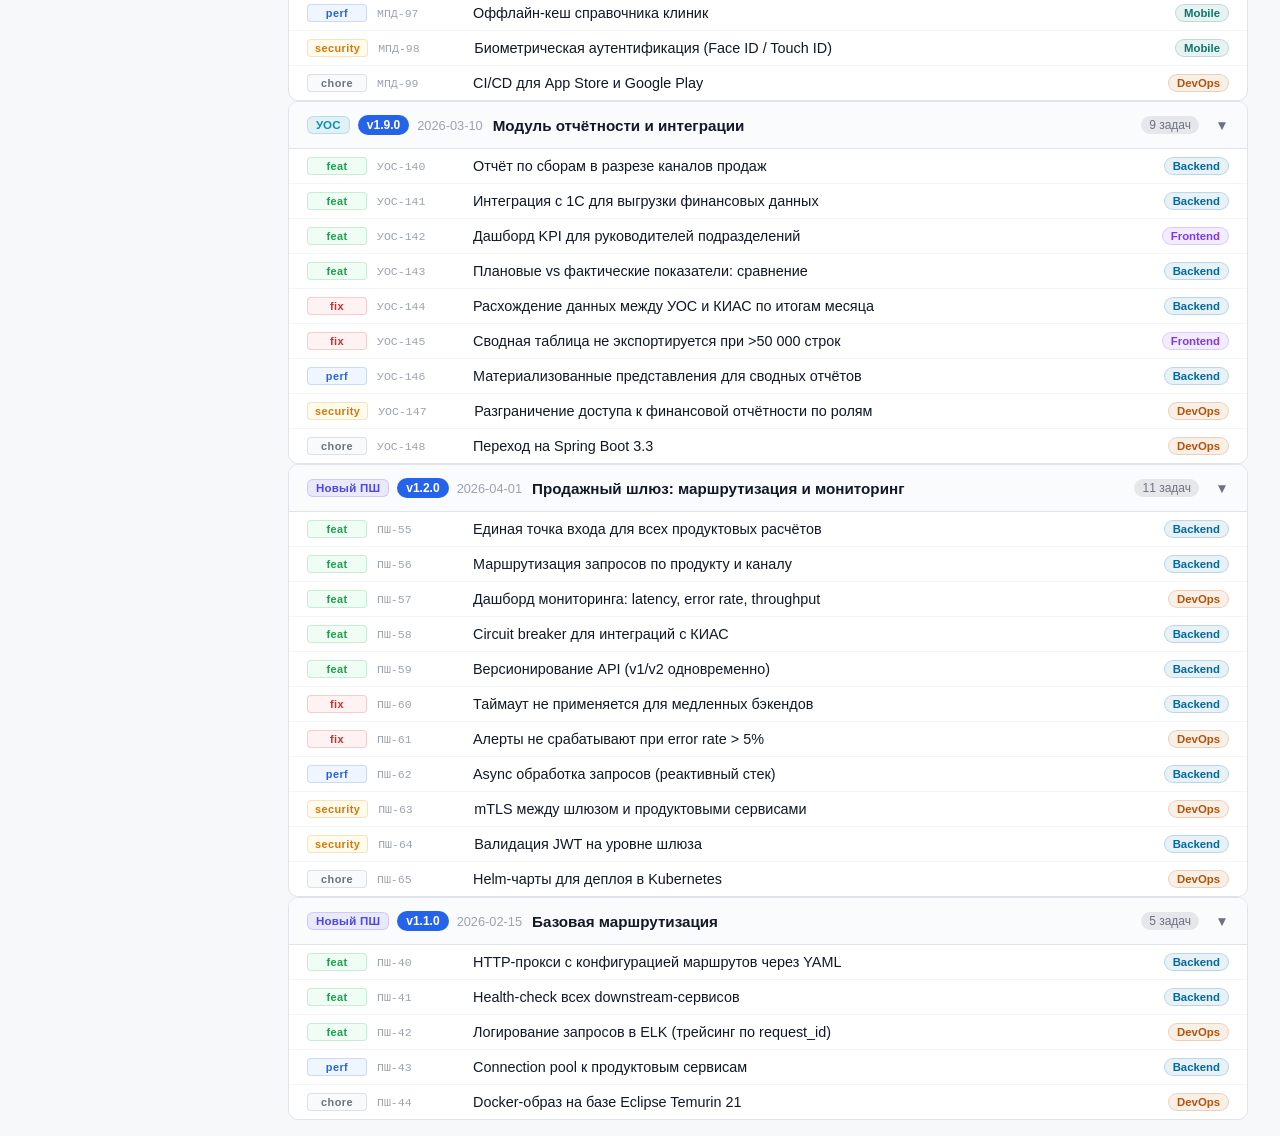
==== commit 231d4a10: "fix: release card UX — hierarchy, hover, collapse animation, arrow, team badge, remove stack badge" ====
--- a/index.html
+++ b/index.html
@@ -462,7 +462,6 @@
         article.innerHTML = `
           <div class="release-header">
             <div class="release-meta">
-              <span class="project-badge" style="background:${stackColor}18;color:${stackColor};border:1px solid ${stackColor}30">${stack}</span>
               <span class="project-badge" style="background:${projColor}18;color:${projColor};border:1px solid ${projColor}30">${release.project}</span>
               <span class="version">${release.version}</span>
               <span class="date">${release.date}</span>
@@ -489,7 +488,7 @@
             <span class="task-type" style="background:${tc.bg};color:${tc.color};border:1px solid ${tc.color}30">${tc.label}</span>
             <a class="task-id" href="https://issues.example.com/${task.id}" target="_blank">${task.id}</a>
             <span class="task-text">${task.text}</span>
-            <span class="task-team" style="color:${teamColor}">${task.team}</span>
+            <span class="task-team" style="background:${teamColor}18;color:${teamColor};border:1px solid ${teamColor}30">${task.team}</span>
           `;
           list.appendChild(li);
         });
--- a/style.css
+++ b/style.css
@@ -57,15 +57,21 @@
 
 /* Sidebar */
 .sidebar {
-  display: flex;
-  flex-direction: column;
-  gap: 8px;
   position: sticky;
   top: 12px;
-  max-height: calc(100vh - 48px);
+  max-height: calc(100vh - 24px);
   overflow-y: auto;
   scrollbar-width: thin;
   scrollbar-color: #e0e4ea transparent;
+  background: #f6f8fa;
+  z-index: 10;
+  padding-right: 2px;
+}
+
+.sidebar-cards {
+  display: flex;
+  flex-direction: column;
+  gap: 8px;
 }
 
 .sidebar::-webkit-scrollbar {
@@ -285,55 +291,65 @@
 }
 
 .release-header {
-  padding: 10px 14px 10px 18px;
+  padding: 10px 12px 10px 18px;
   border-bottom: 1px solid #e0e4ea;
   display: flex;
   align-items: center;
   gap: 10px;
-  flex-wrap: wrap;
   background: #fafbfc;
   cursor: pointer;
   user-select: none;
+  transition: background 0.15s;
 }
 
 .release-header:hover {
-  background: #f3f4f6;
+  background: #f0f2f5;
 }
 
 .collapse-btn {
   margin-left: auto;
-  width: 22px;
-  height: 22px;
+  width: 26px;
+  height: 26px;
   display: flex;
   align-items: center;
   justify-content: center;
-  border-radius: 4px;
-  color: #9ca3af;
-  font-size: 0.7rem;
-  flex-shrink: 0;
-  transition: transform 0.2s, color 0.15s;
+  border-radius: 6px;
+  color: #6b7280;
+  font-size: 0.85rem;
+  flex-shrink: 0;
+  transition: transform 0.25s ease, background 0.15s;
 }
 
 .release-header:hover .collapse-btn {
-  color: #6b7280;
+  background: #e5e7eb;
+  color: #374151;
 }
 
 .release.collapsed .collapse-btn {
   transform: rotate(-90deg);
 }
 
-.release.collapsed .task-list {
-  display: none;
-}
-
 .release.collapsed .release-header {
   border-bottom: none;
 }
 
+/* Collapse animation */
+.task-list {
+  list-style: none;
+  overflow: hidden;
+  max-height: 4000px;
+  transition: max-height 0.3s ease;
+}
+
+.release.collapsed .task-list {
+  max-height: 0;
+}
+
 .release-meta {
   display: flex;
   align-items: center;
   gap: 8px;
+  flex-shrink: 0;
 }
 
 .project-badge {
@@ -342,6 +358,7 @@
   padding: 2px 8px;
   border-radius: 6px;
   letter-spacing: 0.02em;
+  flex-shrink: 0;
 }
 
 .version {
@@ -351,11 +368,13 @@
   font-weight: 700;
   padding: 3px 9px;
   border-radius: 10px;
+  flex-shrink: 0;
 }
 
 .date {
   color: #9ca3af;
   font-size: 0.8rem;
+  flex-shrink: 0;
 }
 
 .release-header h2 {
@@ -363,6 +382,10 @@
   font-weight: 600;
   color: #111827;
   flex: 1;
+  min-width: 0;
+  white-space: nowrap;
+  overflow: hidden;
+  text-overflow: ellipsis;
 }
 
 .task-count {
@@ -371,22 +394,21 @@
   background: #e5e7eb;
   padding: 2px 8px;
   border-radius: 10px;
+  flex-shrink: 0;
 }
 
 /* Task list */
-.task-list { list-style: none; }
-
 .task {
   display: flex;
   align-items: center;
   gap: 10px;
-  padding: 9px 18px;
+  padding: 8px 18px;
   border-bottom: 1px solid #f3f4f6;
   transition: background 0.1s;
 }
 
 .task:last-child { border-bottom: none; }
-.task:hover { background: #f9fafb; }
+.task:hover { background: #f0f2f5; }
 
 .task-type {
   font-size: 0.68rem;
@@ -400,26 +422,41 @@
 }
 
 .task-id {
-  font-size: 0.75rem;
-  color: #2563eb;
+  font-size: 0.72rem;
+  color: #9ca3af;
   text-decoration: none;
   font-family: 'SF Mono', 'Fira Code', monospace;
   flex-shrink: 0;
-  min-width: 78px;
+  min-width: 86px;
+  transition: color 0.1s;
+}
+
+.task:hover .task-id {
+  color: #2563eb;
 }
 
 .task-id:hover { text-decoration: underline; }
 
 .task-text {
-  font-size: 0.88rem;
-  color: #374151;
+  font-size: 0.9rem;
+  font-weight: 500;
+  color: #111827;
   flex: 1;
+  min-width: 0;
 }
 
 .task-team {
-  font-size: 0.73rem;
+  font-size: 0.71rem;
   font-weight: 600;
   flex-shrink: 0;
+  padding: 2px 8px;
+  border-radius: 10px;
+  background: currentColor;
+}
+
+.task-team-inner {
+  color: #fff;
+  mix-blend-mode: normal;
 }
 
 /* Empty */
@@ -477,8 +514,6 @@
 
   .sidebar-cards {
     display: none;
-    flex-direction: column;
-    gap: 16px;
     margin-top: 8px;
   }
 
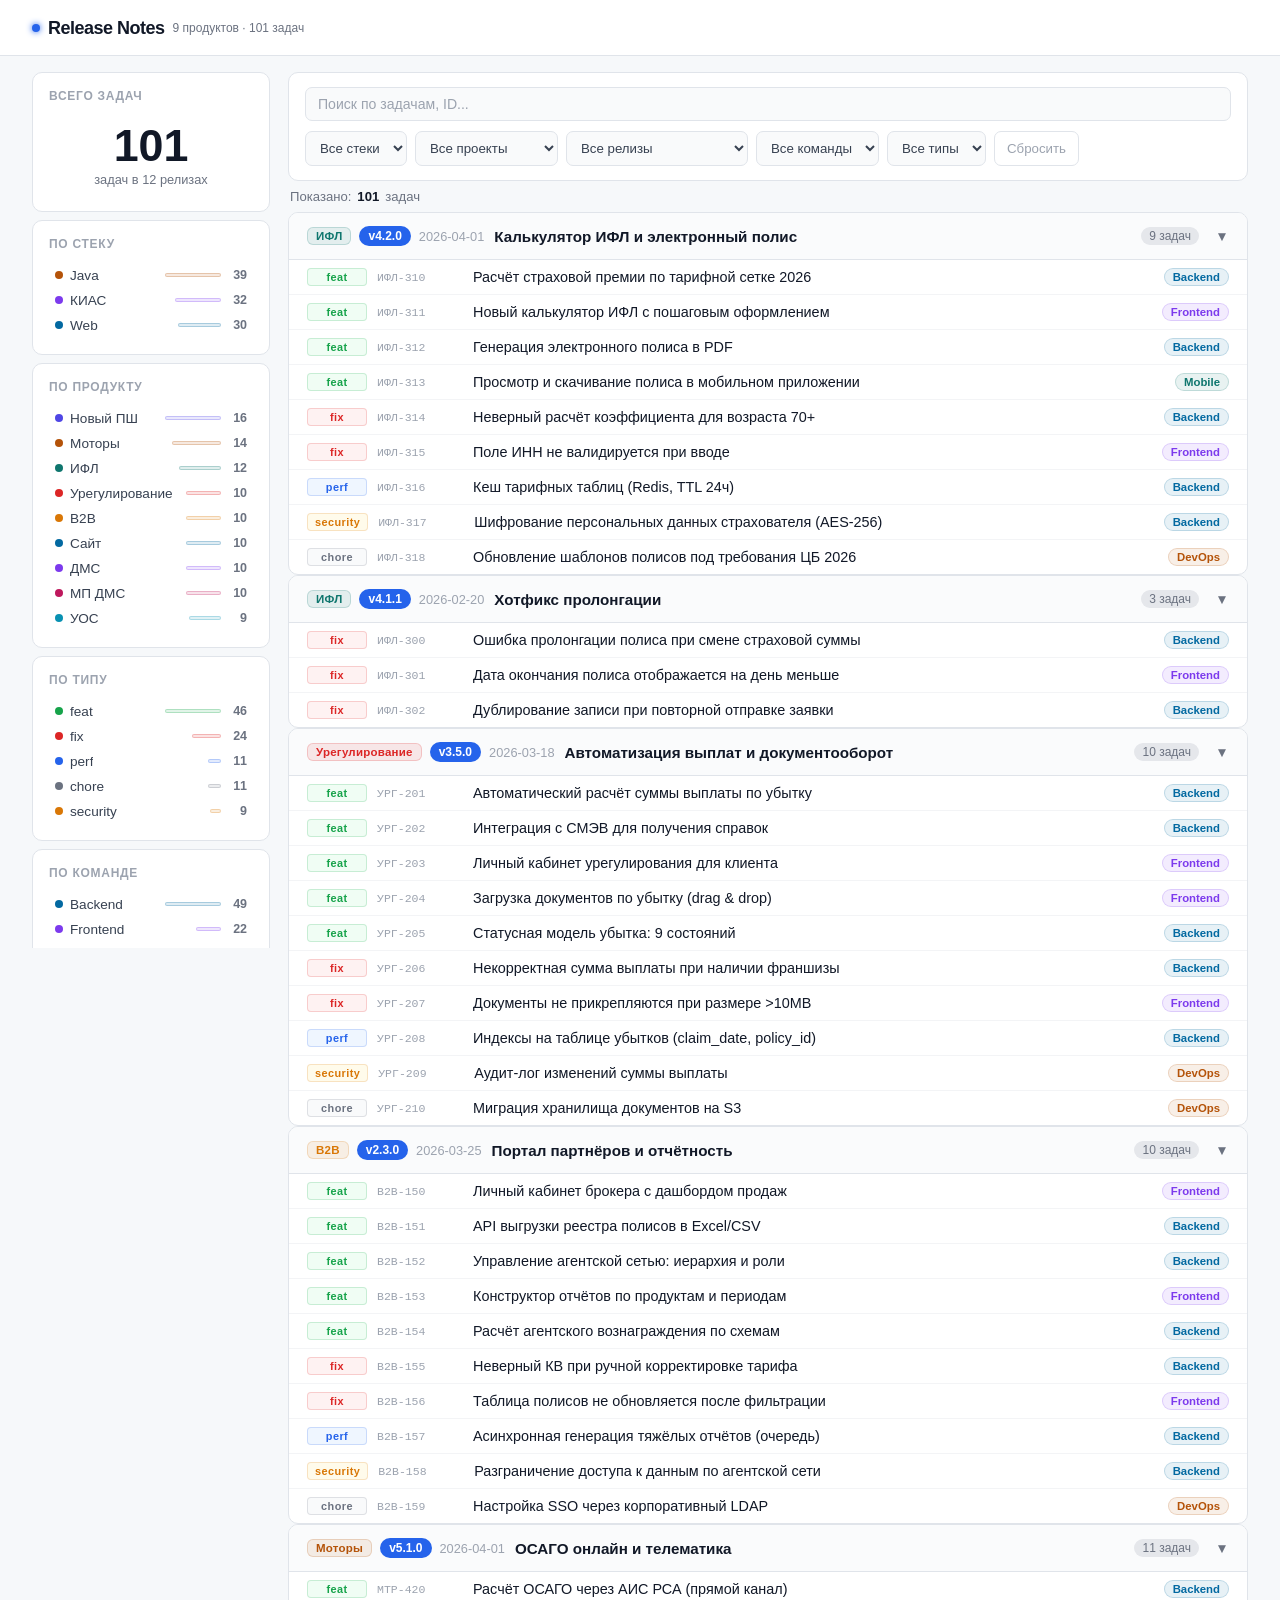
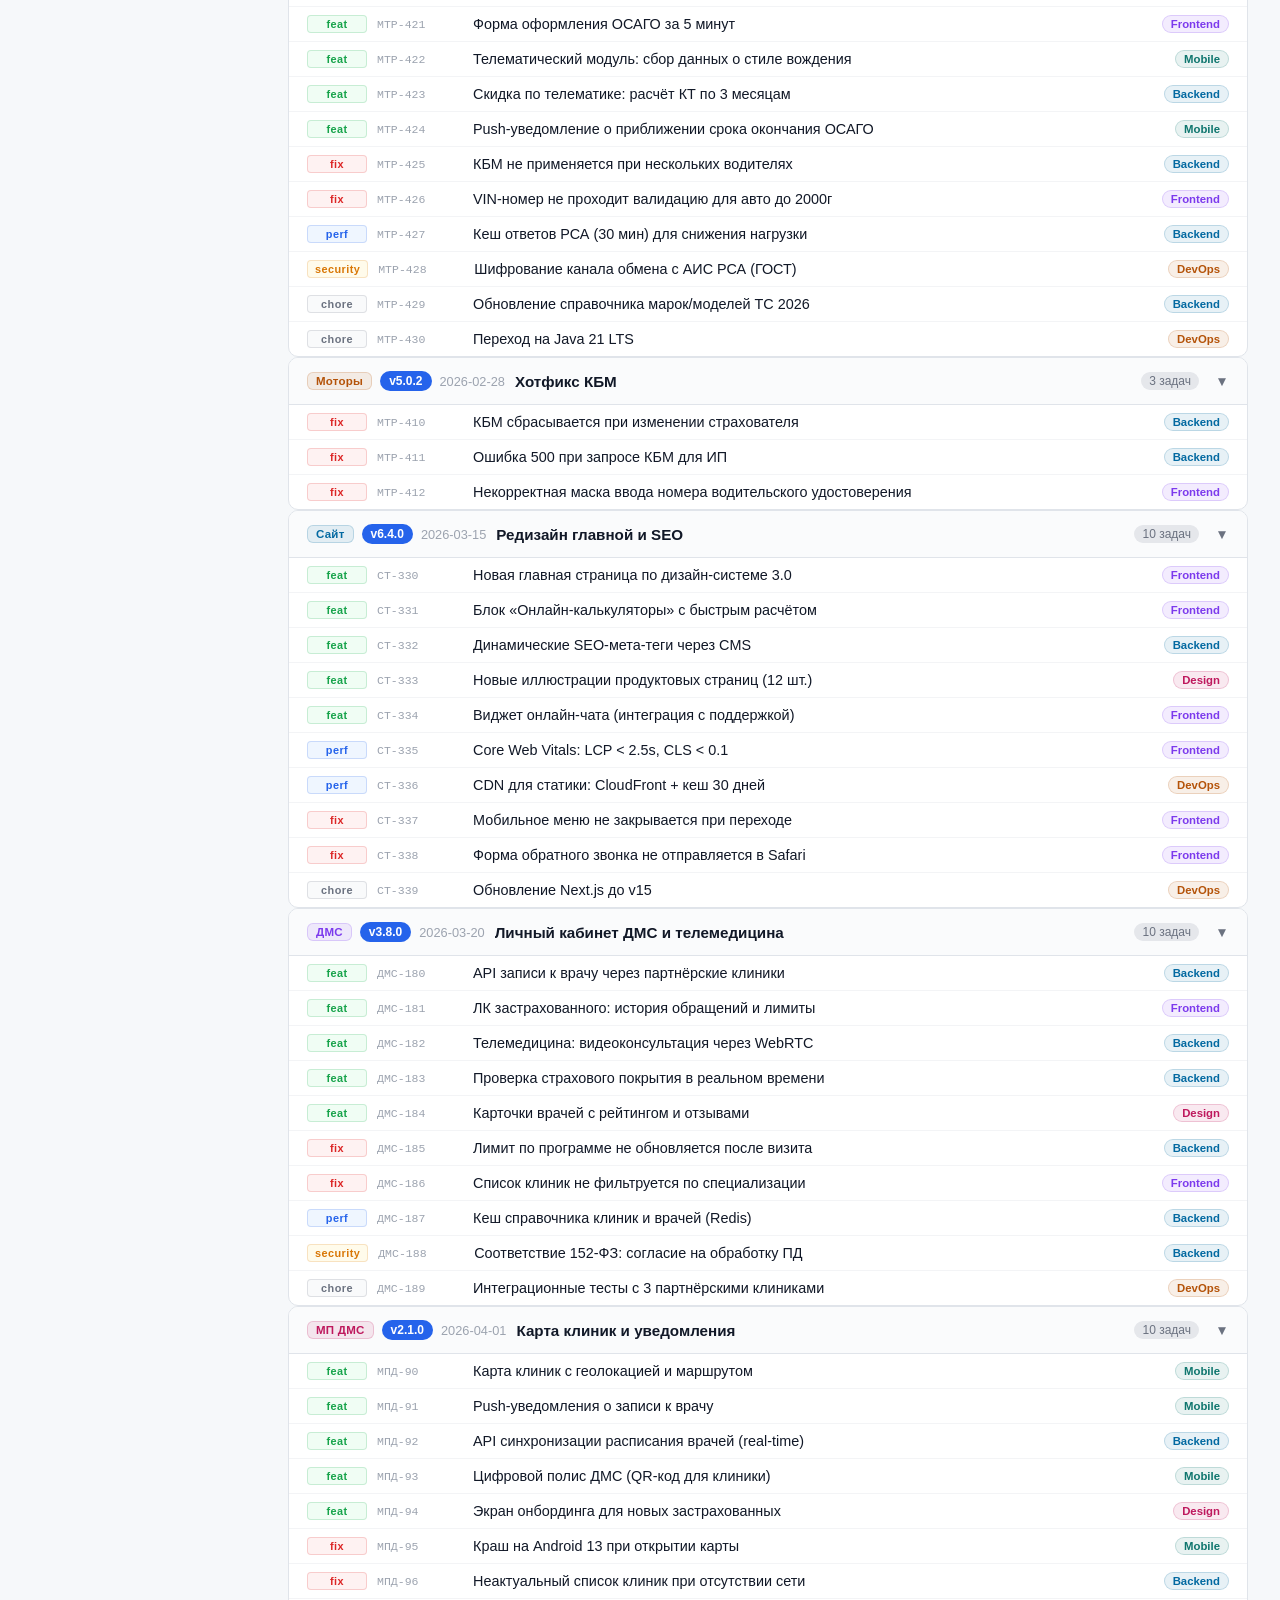
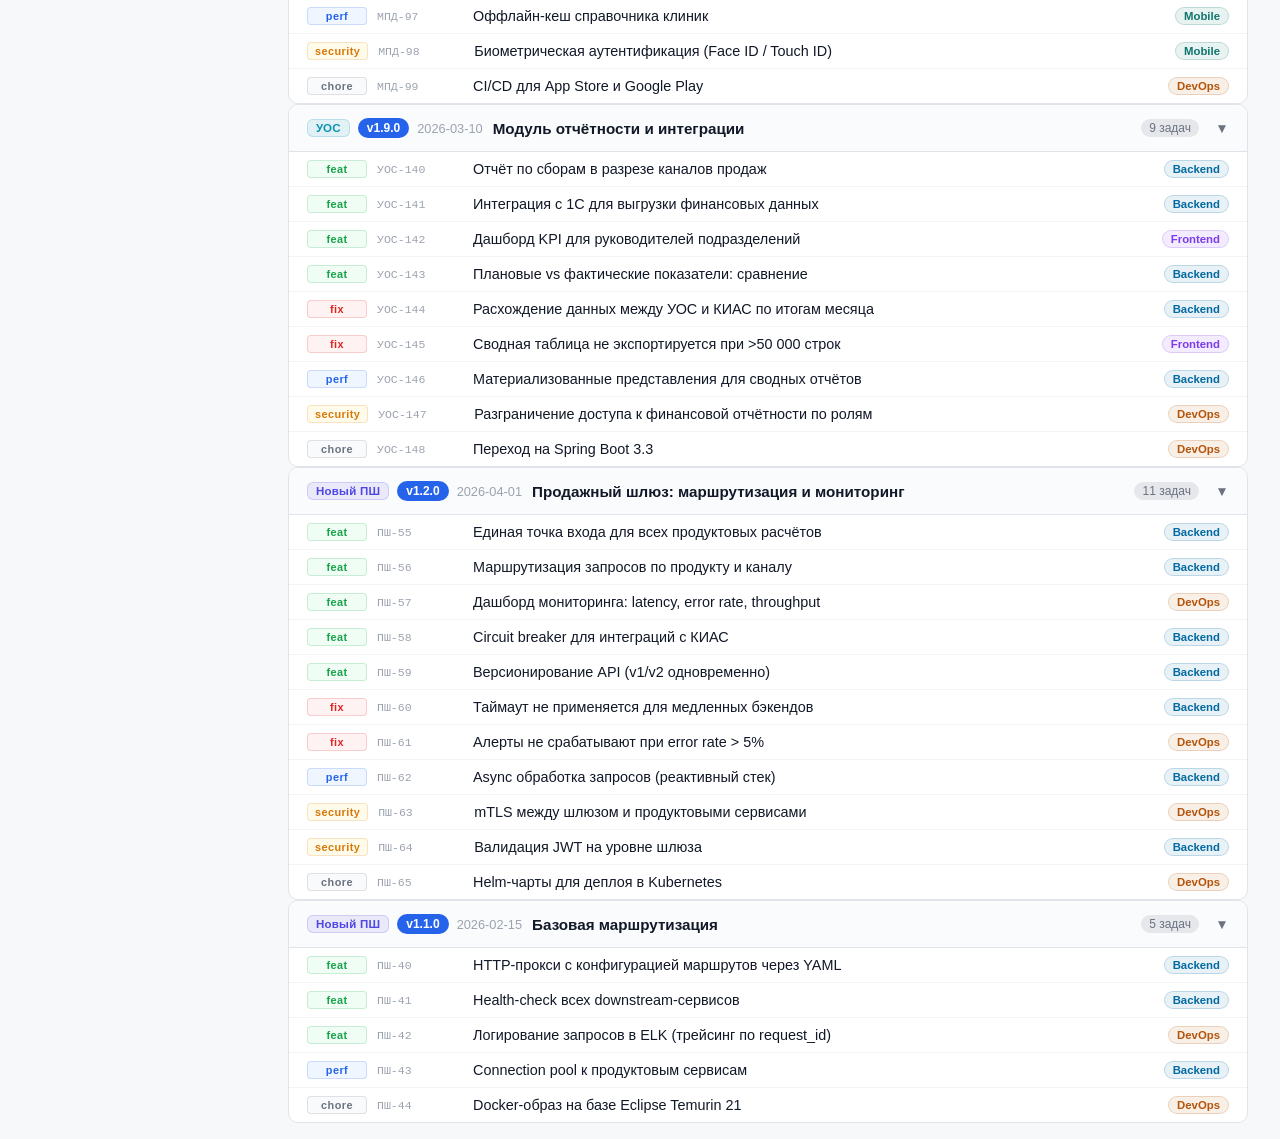
==== commit 2c7f7349: "fix: unify header style to match ai_gateway" ====
--- a/index.html
+++ b/index.html
@@ -10,7 +10,8 @@
 
   <header>
     <div class="header-inner">
-      <div class="header-title-row">
+      <div class="logo">
+        <div class="logo-dot"></div>
         <h1>Release Notes</h1>
         <span class="subtitle" id="header-subtitle">История изменений · 9 продуктов</span>
       </div>
--- a/style.css
+++ b/style.css
@@ -15,33 +15,56 @@
 header {
   background: #fff;
   border-bottom: 1px solid #e0e4ea;
-  padding: 12px 32px;
+  padding: 0 32px;
+  height: 56px;
+  display: flex;
+  align-items: center;
 }
 
 .header-inner {
   max-width: 1280px;
   margin: 0 auto;
+  width: 100%;
   display: flex;
   align-items: center;
   justify-content: space-between;
-}
-
-.header-title-row {
-  display: flex;
-  align-items: baseline;
   gap: 12px;
+}
+
+.logo {
+  display: flex;
+  align-items: center;
+  gap: 8px;
   white-space: nowrap;
 }
 
+.logo-dot {
+  width: 8px; height: 8px;
+  border-radius: 50%;
+  background: #2563eb;
+  box-shadow: 0 0 6px #2563eb;
+  animation: pulse 2s ease-in-out infinite;
+  flex-shrink: 0;
+}
+
+@keyframes pulse {
+  0%, 100% { opacity: 1; }
+  50% { opacity: 0.4; }
+}
+
 header h1 {
-  font-size: 1.5rem;
-  font-weight: 700;
+  font-size: 18px;
+  font-weight: 800;
+  letter-spacing: -0.5px;
   color: #111827;
+  line-height: 1;
 }
 
 .subtitle {
   color: #6b7280;
-  font-size: 0.85rem;
+  font-size: 12px;
+  letter-spacing: 0;
+  white-space: nowrap;
 }
 
 /* Layout */
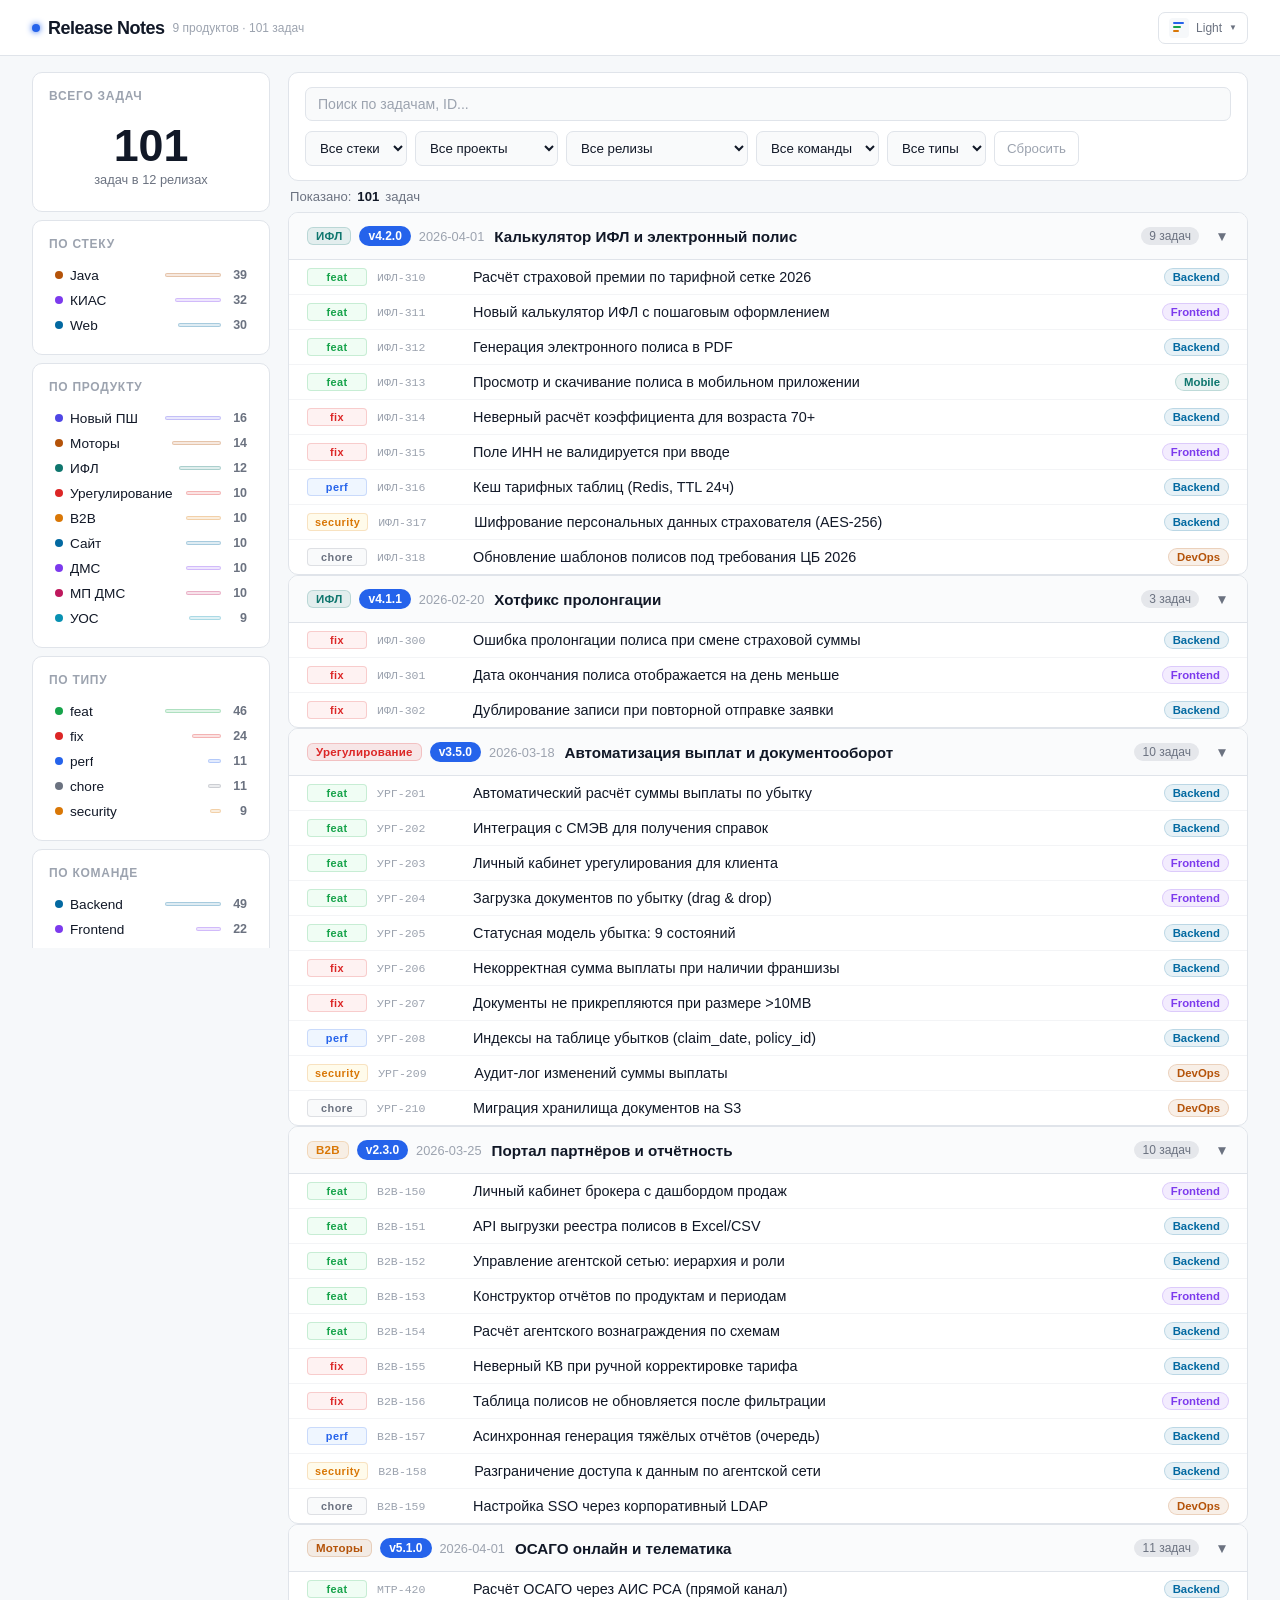
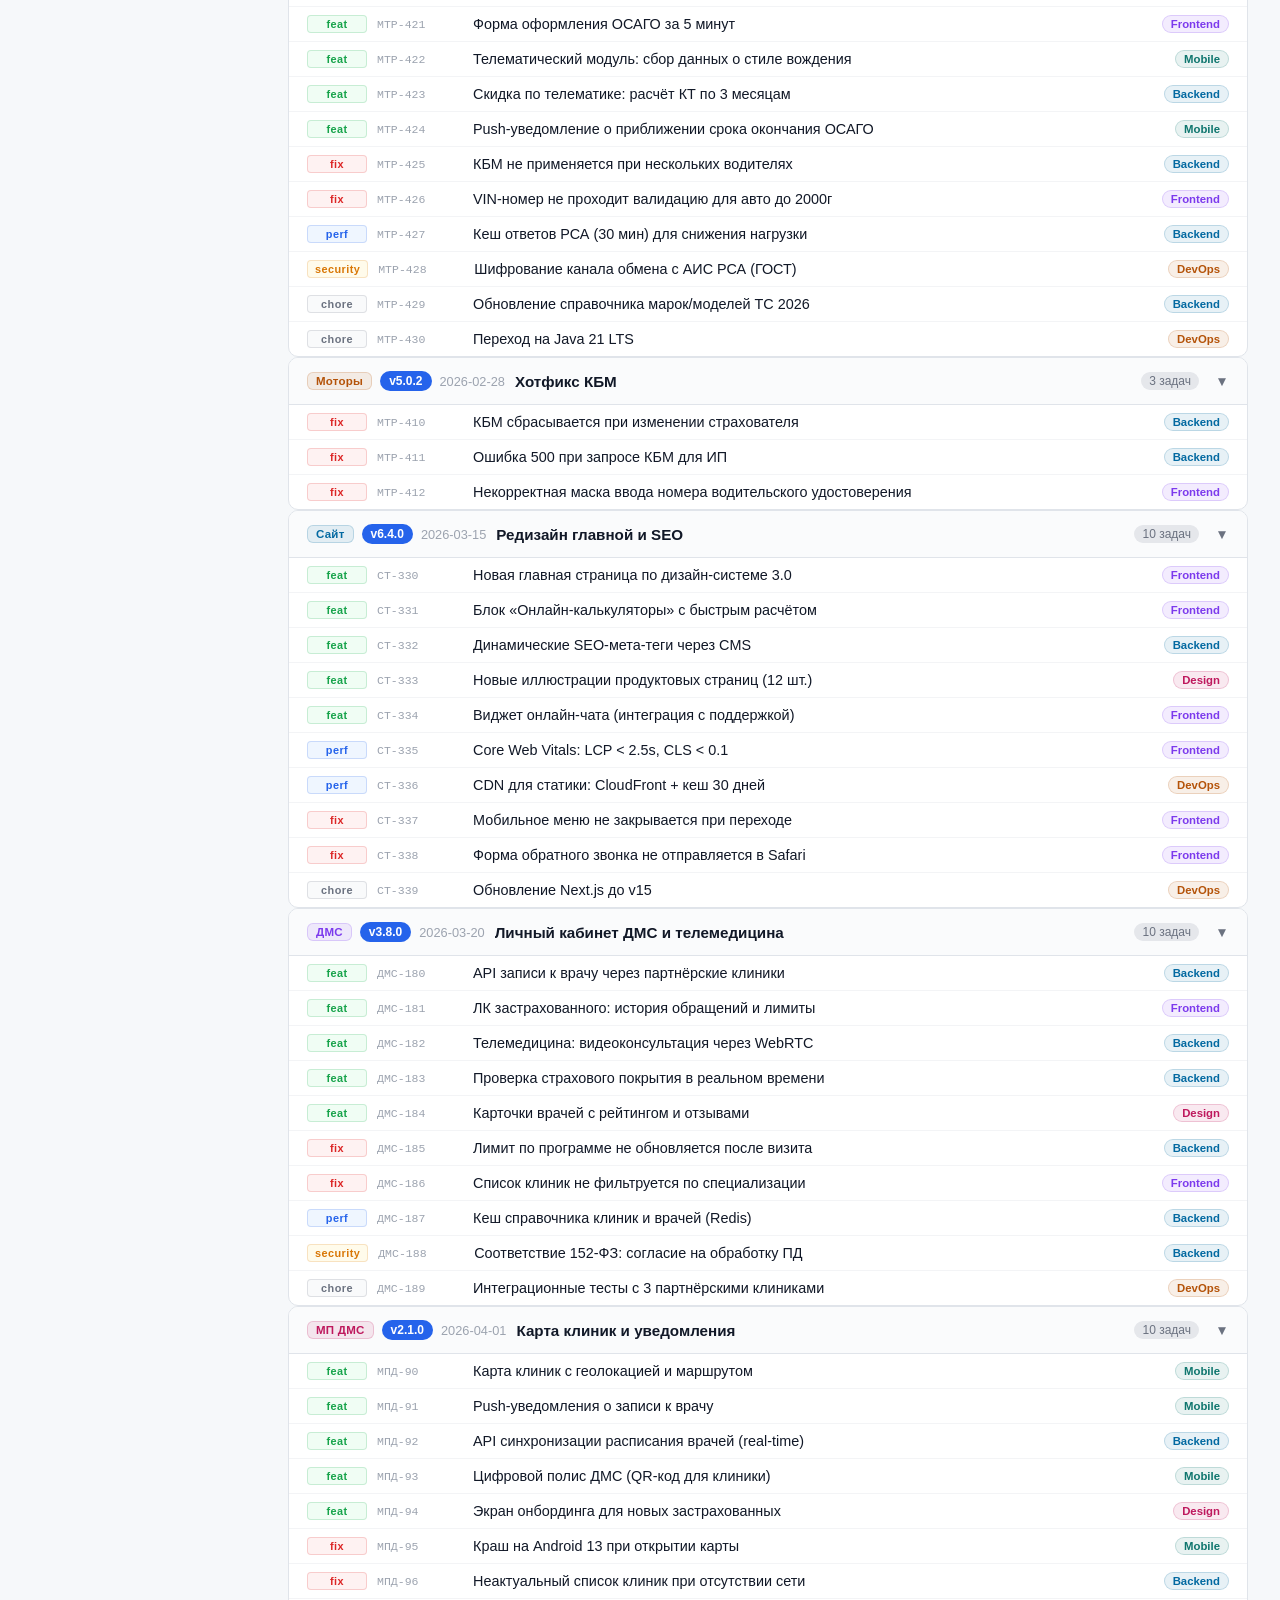
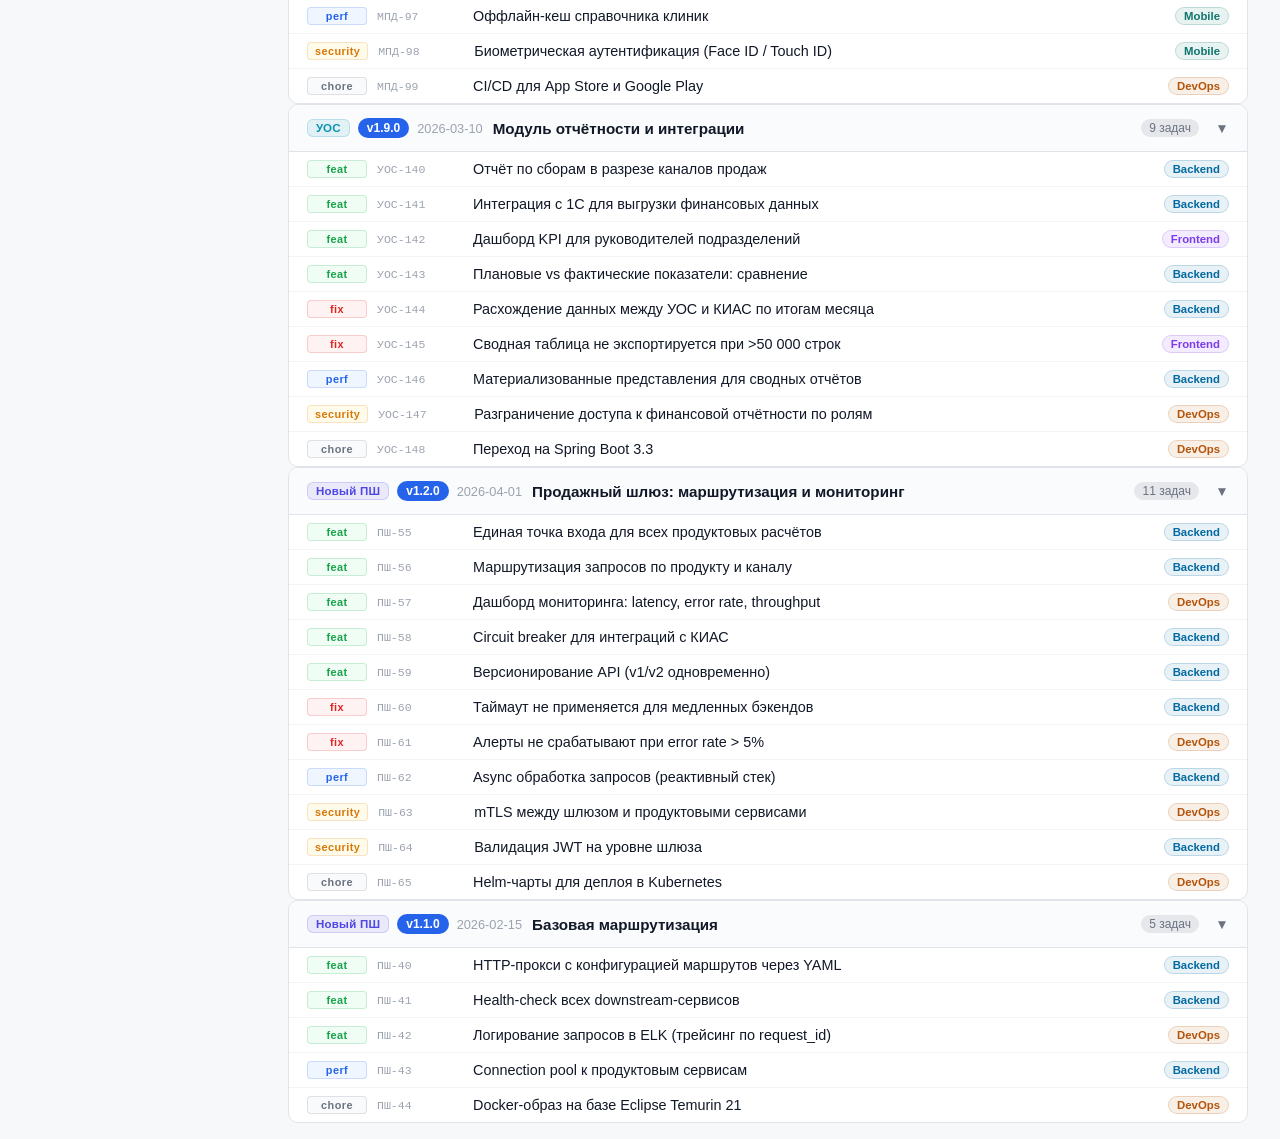
==== commit 0c64c6e4: "feat: add full theme system with 6 themes (Light/Fallout/Dark/Monokai/Nord/GitHub) - Refactor style." ====
--- a/index.html
+++ b/index.html
@@ -1,5 +1,5 @@
 <!DOCTYPE html>
-<html lang="ru">
+<html lang="ru" data-theme="light">
 <head>
   <meta charset="UTF-8">
   <meta name="viewport" content="width=device-width, initial-scale=1.0">
@@ -14,6 +14,14 @@
         <div class="logo-dot"></div>
         <h1>Release Notes</h1>
         <span class="subtitle" id="header-subtitle">История изменений · 9 продуктов</span>
+      </div>
+      <div class="theme-picker" id="themePicker">
+        <button class="theme-picker-btn" id="themePickerBtn">
+          <span id="tpSwatch"></span>
+          <span id="tpLabel">Light</span>
+          <span class="tp-chevron">▼</span>
+        </button>
+        <div class="theme-dropdown" id="themeDropdown"></div>
       </div>
     </div>
   </header>
@@ -590,6 +598,89 @@
     updateProjectSelect("");
     updateReleaseSelect("", "");
     applyFilters();
+
+    // ── Theme picker ──────────────────────────────────────────
+    const THEMES = [
+      { id: 'light',   name: 'Light',   desc: 'Светлая тема',    bg: '#f6f8fa', accent: '#2563eb', key: '#2563eb', str: '#16a34a', num: '#d97706' },
+      { id: 'fallout', name: 'Fallout', desc: 'Терминал Убежища', bg: '#060a04', accent: '#4af626', key: '#4af626', str: '#a8e060', num: '#7af040' },
+      { id: 'dark',    name: 'Dark',    desc: 'Тёмная ночь',     bg: '#0f1117', accent: '#4f8ef7', key: '#7dd3fc', str: '#86efac', num: '#fdba74' },
+      { id: 'monokai', name: 'Monokai', desc: 'Классика кода',   bg: '#1a1b16', accent: '#a6e22e', key: '#66d9e8', str: '#e6db74', num: '#ae81ff' },
+      { id: 'nord',    name: 'Nord',    desc: 'Северное сияние', bg: '#242933', accent: '#88c0d0', key: '#88c0d0', str: '#a3be8c', num: '#b48ead' },
+      { id: 'github',  name: 'GitHub',  desc: 'GitHub Light',    bg: '#f6f8fa', accent: '#0969da', key: '#0550ae', str: '#116329', num: '#953800' },
+    ];
+
+    const htmlEl         = document.documentElement;
+    let currentTheme     = localStorage.getItem('rn-theme') || 'light';
+    htmlEl.setAttribute('data-theme', currentTheme);
+
+    const themeDropdown  = document.getElementById('themeDropdown');
+    const themePickerBtn = document.getElementById('themePickerBtn');
+    const tpSwatch       = document.getElementById('tpSwatch');
+    const tpLabel        = document.getElementById('tpLabel');
+
+    function buildSwatchHTML(t) {
+      return `<span style="display:flex;width:20px;height:20px;border-radius:4px;overflow:hidden;position:relative;background:${t.bg};">
+        <span style="position:absolute;top:4px;left:4px;display:flex;flex-direction:column;gap:2px;">
+          <span style="width:11px;height:2px;border-radius:1px;background:${t.key};"></span>
+          <span style="width:8px;height:2px;border-radius:1px;background:${t.str};"></span>
+          <span style="width:6px;height:2px;border-radius:1px;background:${t.num};"></span>
+        </span>
+      </span>`;
+    }
+
+    function updateActiveSwatch() {
+      const t = THEMES.find(t => t.id === currentTheme) || THEMES[0];
+      tpSwatch.innerHTML = buildSwatchHTML(t);
+      tpLabel.textContent = t.name;
+      themeDropdown.querySelectorAll('.theme-option').forEach(el =>
+        el.classList.toggle('active', el.dataset.theme === currentTheme));
+    }
+
+    THEMES.forEach(t => {
+      const opt = document.createElement('div');
+      opt.className = 'theme-option';
+      opt.dataset.theme = t.id;
+      opt.innerHTML = `
+        <div class="to-preview" style="background:${t.bg};">
+          <span style="position:absolute;top:5px;left:6px;display:flex;flex-direction:column;gap:3px;">
+            <span style="width:20px;height:2px;border-radius:1px;background:${t.key};"></span>
+            <span style="width:14px;height:2px;border-radius:1px;background:${t.str};"></span>
+            <span style="width:10px;height:2px;border-radius:1px;background:${t.num};"></span>
+          </span>
+        </div>
+        <div><div class="to-name">${t.name}</div><div class="to-desc">${t.desc}</div></div>
+        <span class="to-check">✓</span>
+      `;
+      opt.addEventListener('click', () => {
+        currentTheme = t.id;
+        htmlEl.setAttribute('data-theme', currentTheme);
+        localStorage.setItem('rn-theme', currentTheme);
+        updateActiveSwatch();
+        closeThemeDropdown();
+      });
+      themeDropdown.appendChild(opt);
+    });
+
+    function closeThemeDropdown() {
+      themeDropdown.classList.remove('open');
+      themePickerBtn.classList.remove('open');
+    }
+
+    themePickerBtn.addEventListener('click', e => {
+      e.stopPropagation();
+      const isOpen = themeDropdown.classList.toggle('open');
+      themePickerBtn.classList.toggle('open', isOpen);
+    });
+
+    document.addEventListener('click', e => {
+      if (!e.target.closest('.theme-picker')) closeThemeDropdown();
+    });
+
+    document.addEventListener('keydown', e => {
+      if (e.key === 'Escape') closeThemeDropdown();
+    });
+
+    updateActiveSwatch();
   </script>
 </body>
 </html>
--- a/style.css
+++ b/style.css
@@ -1,3 +1,118 @@
+/* ── THEMES ── */
+:root, [data-theme="light"] {
+  --bg:         #f6f8fa;
+  --surface:    #ffffff;
+  --surface2:   #fafbfc;
+  --border:     #e0e4ea;
+  --text:       #111827;
+  --text-muted: #6b7280;
+  --text-dim:   #9ca3af;
+  --accent:     #2563eb;
+  --accent-bg:  #eff6ff;
+  --accent-fg:  #1d4ed8;
+  --input-bg:   #f9fafb;
+  --hover:      #f3f4f6;
+  --hover2:     #f0f2f5;
+  --badge-bg:   #e5e7eb;
+  --task-sep:   #f3f4f6;
+  --scrollbar:  #e0e4ea;
+}
+
+[data-theme="fallout"] {
+  --bg:         #060a04;
+  --surface:    #0c1108;
+  --surface2:   #0f1509;
+  --border:     #1f3314;
+  --text:       #a8e060;
+  --text-muted: #4a7a28;
+  --text-dim:   #2a4a18;
+  --accent:     #4af626;
+  --accent-bg:  #0a1a06;
+  --accent-fg:  #4af626;
+  --input-bg:   #0c1108;
+  --hover:      #141f0e;
+  --hover2:     #1a2a12;
+  --badge-bg:   #1f3314;
+  --task-sep:   #141f0e;
+  --scrollbar:  #1f3314;
+}
+
+[data-theme="dark"] {
+  --bg:         #0f1117;
+  --surface:    #161b27;
+  --surface2:   #1a1f2e;
+  --border:     #2a3147;
+  --text:       #e2e8f0;
+  --text-muted: #7c8aa0;
+  --text-dim:   #4a5568;
+  --accent:     #4f8ef7;
+  --accent-bg:  #1e2d4a;
+  --accent-fg:  #93c5fd;
+  --input-bg:   #1e2535;
+  --hover:      #1e2535;
+  --hover2:     #222b3a;
+  --badge-bg:   #2a3147;
+  --task-sep:   #1e2535;
+  --scrollbar:  #2a3147;
+}
+
+[data-theme="monokai"] {
+  --bg:         #1a1b16;
+  --surface:    #23241e;
+  --surface2:   #282922;
+  --border:     #3a3c30;
+  --text:       #f8f8f2;
+  --text-muted: #75715e;
+  --text-dim:   #5c5a4f;
+  --accent:     #a6e22e;
+  --accent-bg:  #2a2e1a;
+  --accent-fg:  #a6e22e;
+  --input-bg:   #2d2e26;
+  --hover:      #2d2e26;
+  --hover2:     #33342c;
+  --badge-bg:   #3a3c30;
+  --task-sep:   #2d2e26;
+  --scrollbar:  #3a3c30;
+}
+
+[data-theme="nord"] {
+  --bg:         #242933;
+  --surface:    #2e3440;
+  --surface2:   #343d4a;
+  --border:     #434c5e;
+  --text:       #eceff4;
+  --text-muted: #9099a8;
+  --text-dim:   #616e88;
+  --accent:     #88c0d0;
+  --accent-bg:  #2a3b45;
+  --accent-fg:  #88c0d0;
+  --input-bg:   #3b4252;
+  --hover:      #3b4252;
+  --hover2:     #414d5e;
+  --badge-bg:   #434c5e;
+  --task-sep:   #3b4252;
+  --scrollbar:  #434c5e;
+}
+
+[data-theme="github"] {
+  --bg:         #f6f8fa;
+  --surface:    #ffffff;
+  --surface2:   #f6f8fa;
+  --border:     #d0d7de;
+  --text:       #24292f;
+  --text-muted: #656d76;
+  --text-dim:   #8c959f;
+  --accent:     #0969da;
+  --accent-bg:  #dbeafe;
+  --accent-fg:  #0550ae;
+  --input-bg:   #f6f8fa;
+  --hover:      #eaeef2;
+  --hover2:     #e5e9ed;
+  --badge-bg:   #eaeef2;
+  --task-sep:   #eaeef2;
+  --scrollbar:  #d0d7de;
+}
+
 * {
   box-sizing: border-box;
   margin: 0;
@@ -6,19 +121,21 @@
 
 body {
   font-family: -apple-system, BlinkMacSystemFont, 'Segoe UI', sans-serif;
-  background: #f6f8fa;
-  color: #1a1a2e;
+  background: var(--bg);
+  color: var(--text);
   min-height: 100vh;
+  transition: background 0.2s, color 0.2s;
 }
 
 /* Header */
 header {
-  background: #fff;
-  border-bottom: 1px solid #e0e4ea;
+  background: var(--surface);
+  border-bottom: 1px solid var(--border);
   padding: 0 32px;
   height: 56px;
   display: flex;
   align-items: center;
+  transition: background 0.2s, border-color 0.2s;
 }
 
 .header-inner {
@@ -41,8 +158,8 @@
 .logo-dot {
   width: 8px; height: 8px;
   border-radius: 50%;
-  background: #2563eb;
-  box-shadow: 0 0 6px #2563eb;
+  background: var(--accent);
+  box-shadow: 0 0 6px var(--accent);
   animation: pulse 2s ease-in-out infinite;
   flex-shrink: 0;
 }
@@ -56,16 +173,82 @@
   font-size: 18px;
   font-weight: 800;
   letter-spacing: -0.5px;
-  color: #111827;
+  color: var(--text);
   line-height: 1;
 }
 
 .subtitle {
-  color: #6b7280;
+  color: var(--text-dim);
   font-size: 12px;
   letter-spacing: 0;
   white-space: nowrap;
 }
+
+/* ── Theme picker ── */
+.theme-picker { position: relative; }
+
+.theme-picker-btn {
+  display: flex;
+  align-items: center;
+  gap: 7px;
+  background: transparent;
+  border: 1px solid var(--border);
+  border-radius: 7px;
+  padding: 5px 10px;
+  color: var(--text-muted);
+  font-size: 12px;
+  font-family: inherit;
+  cursor: pointer;
+  transition: all 0.15s;
+  outline: none;
+}
+
+.theme-picker-btn:hover,
+.theme-picker-btn.open { border-color: var(--accent); color: var(--text); }
+
+.tp-chevron { font-size: 8px; transition: transform 0.2s; }
+.theme-picker-btn.open .tp-chevron { transform: rotate(180deg); }
+
+.theme-dropdown {
+  position: absolute;
+  top: calc(100% + 6px);
+  right: 0;
+  background: var(--surface);
+  border: 1px solid var(--border);
+  border-radius: 10px;
+  padding: 6px;
+  z-index: 999;
+  min-width: 190px;
+  box-shadow: 0 8px 24px rgba(0,0,0,0.15);
+  display: flex;
+  flex-direction: column;
+  gap: 3px;
+  opacity: 0;
+  pointer-events: none;
+  transform: translateY(-6px);
+  transition: opacity 0.15s, transform 0.15s;
+}
+
+.theme-dropdown.open { opacity: 1; pointer-events: all; transform: translateY(0); }
+
+.theme-option {
+  display: flex;
+  align-items: center;
+  gap: 10px;
+  padding: 7px 8px;
+  border-radius: 7px;
+  border: 1px solid transparent;
+  cursor: pointer;
+  transition: background 0.1s, border-color 0.1s;
+}
+
+.theme-option:hover { background: var(--hover); border-color: var(--border); }
+.theme-option.active { background: var(--hover); border-color: var(--accent); }
+.to-preview { width: 38px; height: 24px; border-radius: 5px; overflow: hidden; position: relative; flex-shrink: 0; }
+.to-name { font-size: 12px; font-weight: 600; color: var(--text); flex: 1; }
+.to-desc { font-size: 10px; color: var(--text-muted); }
+.to-check { font-size: 12px; color: var(--accent); opacity: 0; flex-shrink: 0; }
+.theme-option.active .to-check { opacity: 1; }
 
 /* Layout */
 .layout {
@@ -85,8 +268,8 @@
   max-height: calc(100vh - 24px);
   overflow-y: auto;
   scrollbar-width: thin;
-  scrollbar-color: #e0e4ea transparent;
-  background: #f6f8fa;
+  scrollbar-color: var(--scrollbar) transparent;
+  background: var(--bg);
   z-index: 10;
   padding-right: 2px;
 }
@@ -97,20 +280,15 @@
   gap: 8px;
 }
 
-.sidebar::-webkit-scrollbar {
-  width: 4px;
-}
-
-.sidebar::-webkit-scrollbar-thumb {
-  background: #e0e4ea;
-  border-radius: 2px;
-}
+.sidebar::-webkit-scrollbar { width: 4px; }
+.sidebar::-webkit-scrollbar-thumb { background: var(--scrollbar); border-radius: 2px; }
 
 .sidebar-card {
-  background: #fff;
-  border: 1px solid #e0e4ea;
+  background: var(--surface);
+  border: 1px solid var(--border);
   border-radius: 10px;
   padding: 16px;
+  transition: background 0.2s, border-color 0.2s;
 }
 
 .sidebar-card h3 {
@@ -118,7 +296,7 @@
   font-weight: 700;
   text-transform: uppercase;
   letter-spacing: 0.06em;
-  color: #9ca3af;
+  color: var(--text-dim);
   margin-bottom: 12px;
 }
 
@@ -132,13 +310,13 @@
 .stat-total .big-num {
   font-size: 2.8rem;
   font-weight: 800;
-  color: #111827;
+  color: var(--text);
   line-height: 1;
 }
 
 .stat-total .big-label {
   font-size: 0.8rem;
-  color: #6b7280;
+  color: var(--text-muted);
   margin-top: 4px;
 }
 
@@ -152,29 +330,17 @@
   transition: background 0.1s;
 }
 
-.agg-row:hover {
-  background: #f3f4f6;
-}
-
-.agg-row.active {
-  background: #eff6ff;
-}
-
-.agg-row.active .agg-label {
-  font-weight: 600;
-  color: #1d4ed8;
-}
-
-.agg-row.active .agg-num {
-  color: #1d4ed8;
-}
+.agg-row:hover { background: var(--hover); }
+.agg-row.active { background: var(--accent-bg); }
+.agg-row.active .agg-label { font-weight: 600; color: var(--accent-fg); }
+.agg-row.active .agg-num { color: var(--accent-fg); }
 
 .agg-label {
   display: flex;
   align-items: center;
   gap: 7px;
   font-size: 0.85rem;
-  color: #374151;
+  color: var(--text);
   white-space: nowrap;
   overflow: hidden;
   text-overflow: ellipsis;
@@ -182,17 +348,12 @@
 }
 
 .agg-dot {
-  width: 8px;
-  height: 8px;
+  width: 8px; height: 8px;
   border-radius: 50%;
   flex-shrink: 0;
 }
 
-.agg-bar-wrap {
-  display: flex;
-  align-items: center;
-  gap: 6px;
-}
+.agg-bar-wrap { display: flex; align-items: center; gap: 6px; }
 
 .agg-bar {
   height: 4px;
@@ -204,157 +365,129 @@
 .agg-num {
   font-size: 0.78rem;
   font-weight: 600;
-  color: #6b7280;
+  color: var(--text-muted);
   min-width: 20px;
   text-align: right;
 }
 
 /* Content area */
-.content {
-  display: flex;
-  flex-direction: column;
-  gap: 8px;
-}
+.content { display: flex; flex-direction: column; gap: 8px; }
 
 /* Toolbar */
 .toolbar {
-  background: #fff;
-  border: 1px solid #e0e4ea;
+  background: var(--surface);
+  border: 1px solid var(--border);
   border-radius: 10px;
   padding: 14px 16px;
   display: flex;
   gap: 10px;
   flex-wrap: wrap;
   align-items: center;
+  transition: background 0.2s, border-color 0.2s;
 }
 
 #search {
   flex: 1;
   min-width: 180px;
   padding: 8px 12px;
-  background: #f9fafb;
-  border: 1px solid #e0e4ea;
+  background: var(--input-bg);
+  border: 1px solid var(--border);
   border-radius: 7px;
-  color: #111827;
+  color: var(--text);
   font-size: 0.88rem;
   outline: none;
-  transition: border-color 0.15s;
-}
-
-#search:focus {
-  border-color: #3b82f6;
-  background: #fff;
-}
-
-#search::placeholder { color: #9ca3af; }
-
-.filters {
-  display: flex;
-  gap: 8px;
-  flex-wrap: wrap;
-}
+  transition: border-color 0.15s, background 0.2s;
+}
+
+#search:focus { border-color: var(--accent); background: var(--surface); }
+#search::placeholder { color: var(--text-dim); }
+
+.filters { display: flex; gap: 8px; flex-wrap: wrap; }
 
 .filters select {
   padding: 8px 10px;
-  background: #f9fafb;
-  border: 1px solid #e0e4ea;
+  background: var(--input-bg);
+  border: 1px solid var(--border);
   border-radius: 7px;
-  color: #374151;
+  color: var(--text);
   font-size: 0.83rem;
   cursor: pointer;
   outline: none;
-  transition: border-color 0.15s;
-}
-
-.filters select:focus { border-color: #3b82f6; }
+  transition: border-color 0.15s, background 0.2s;
+}
+
+.filters select:focus { border-color: var(--accent); }
 
 .filters select.active-filter {
-  border-color: #3b82f6;
-  background: #eff6ff;
-  color: #1d4ed8;
+  border-color: var(--accent);
+  background: var(--accent-bg);
+  color: var(--accent-fg);
   font-weight: 600;
 }
 
 #reset-filters {
   padding: 8px 12px;
   background: transparent;
-  border: 1px solid #e0e4ea;
+  border: 1px solid var(--border);
   border-radius: 7px;
-  color: #9ca3af;
+  color: var(--text-dim);
   font-size: 0.83rem;
   cursor: pointer;
   transition: all 0.15s;
 }
 
-#reset-filters:hover {
-  border-color: #9ca3af;
-  color: #374151;
-}
+#reset-filters:hover { border-color: var(--text-muted); color: var(--text); }
 
 .stats-bar {
   font-size: 0.82rem;
-  color: #6b7280;
+  color: var(--text-muted);
   padding: 0 2px;
   display: flex;
   align-items: center;
   gap: 6px;
 }
 
-.stats-bar strong {
-  color: #111827;
-  font-weight: 700;
-}
+.stats-bar strong { color: var(--text); font-weight: 700; }
 
 /* Release card */
 .release {
-  background: #fff;
-  border: 1px solid #e0e4ea;
+  background: var(--surface);
+  border: 1px solid var(--border);
   border-radius: 10px;
   overflow: hidden;
+  transition: background 0.2s, border-color 0.2s;
 }
 
 .release-header {
   padding: 10px 12px 10px 18px;
-  border-bottom: 1px solid #e0e4ea;
+  border-bottom: 1px solid var(--border);
   display: flex;
   align-items: center;
   gap: 10px;
-  background: #fafbfc;
+  background: var(--surface2);
   cursor: pointer;
   user-select: none;
   transition: background 0.15s;
 }
 
-.release-header:hover {
-  background: #f0f2f5;
-}
+.release-header:hover { background: var(--hover2); }
 
 .collapse-btn {
   margin-left: auto;
-  width: 26px;
-  height: 26px;
+  width: 26px; height: 26px;
   display: flex;
   align-items: center;
   justify-content: center;
   border-radius: 6px;
-  color: #6b7280;
+  color: var(--text-muted);
   font-size: 0.85rem;
   flex-shrink: 0;
   transition: transform 0.25s ease, background 0.15s;
 }
 
-.release-header:hover .collapse-btn {
-  background: #e5e7eb;
-  color: #374151;
-}
-
-.release.collapsed .collapse-btn {
-  transform: rotate(-90deg);
-}
-
-.release.collapsed .release-header {
-  border-bottom: none;
-}
+.release-header:hover .collapse-btn { background: var(--badge-bg); color: var(--text); }
+.release.collapsed .collapse-btn { transform: rotate(-90deg); }
+.release.collapsed .release-header { border-bottom: none; }
 
 /* Collapse animation */
 .task-list {
@@ -364,16 +497,9 @@
   transition: max-height 0.3s ease;
 }
 
-.release.collapsed .task-list {
-  max-height: 0;
-}
-
-.release-meta {
-  display: flex;
-  align-items: center;
-  gap: 8px;
-  flex-shrink: 0;
-}
+.release.collapsed .task-list { max-height: 0; }
+
+.release-meta { display: flex; align-items: center; gap: 8px; flex-shrink: 0; }
 
 .project-badge {
   font-size: 0.72rem;
@@ -385,7 +511,7 @@
 }
 
 .version {
-  background: #2563eb;
+  background: var(--accent);
   color: #fff;
   font-size: 0.75rem;
   font-weight: 700;
@@ -394,16 +520,12 @@
   flex-shrink: 0;
 }
 
-.date {
-  color: #9ca3af;
-  font-size: 0.8rem;
-  flex-shrink: 0;
-}
+.date { color: var(--text-dim); font-size: 0.8rem; flex-shrink: 0; }
 
 .release-header h2 {
   font-size: 0.95rem;
   font-weight: 600;
-  color: #111827;
+  color: var(--text);
   flex: 1;
   min-width: 0;
   white-space: nowrap;
@@ -413,8 +535,8 @@
 
 .task-count {
   font-size: 0.75rem;
-  color: #6b7280;
-  background: #e5e7eb;
+  color: var(--text-muted);
+  background: var(--badge-bg);
   padding: 2px 8px;
   border-radius: 10px;
   flex-shrink: 0;
@@ -426,12 +548,12 @@
   align-items: center;
   gap: 10px;
   padding: 8px 18px;
-  border-bottom: 1px solid #f3f4f6;
+  border-bottom: 1px solid var(--task-sep);
   transition: background 0.1s;
 }
 
 .task:last-child { border-bottom: none; }
-.task:hover { background: #f0f2f5; }
+.task:hover { background: var(--hover2); }
 
 .task-type {
   font-size: 0.68rem;
@@ -446,7 +568,7 @@
 
 .task-id {
   font-size: 0.72rem;
-  color: #9ca3af;
+  color: var(--text-dim);
   text-decoration: none;
   font-family: 'SF Mono', 'Fira Code', monospace;
   flex-shrink: 0;
@@ -454,16 +576,13 @@
   transition: color 0.1s;
 }
 
-.task:hover .task-id {
-  color: #2563eb;
-}
-
+.task:hover .task-id { color: var(--accent); }
 .task-id:hover { text-decoration: underline; }
 
 .task-text {
   font-size: 0.9rem;
   font-weight: 500;
-  color: #111827;
+  color: var(--text);
   flex: 1;
   min-width: 0;
 }
@@ -474,28 +593,20 @@
   flex-shrink: 0;
   padding: 2px 8px;
   border-radius: 10px;
-  background: currentColor;
-}
-
-.task-team-inner {
-  color: #fff;
-  mix-blend-mode: normal;
 }
 
 /* Empty */
 .empty-state {
   text-align: center;
   padding: 64px 24px;
-  color: #9ca3af;
+  color: var(--text-dim);
   font-size: 1rem;
-  background: #fff;
-  border: 1px solid #e0e4ea;
-  border-radius: 10px;
-}
-
-.sidebar-toggle {
-  display: none;
-}
+  background: var(--surface);
+  border: 1px solid var(--border);
+  border-radius: 10px;
+}
+
+.sidebar-toggle { display: none; }
 
 @media (max-width: 768px) {
   .layout {
@@ -514,13 +625,13 @@
     align-items: center;
     justify-content: space-between;
     width: 100%;
-    background: #fff;
-    border: 1px solid #e0e4ea;
+    background: var(--surface);
+    border: 1px solid var(--border);
     border-radius: 10px;
     padding: 12px 16px;
     font-size: 0.88rem;
     font-weight: 600;
-    color: #374151;
+    color: var(--text);
     cursor: pointer;
     margin-bottom: 0;
   }
@@ -528,21 +639,12 @@
   .sidebar-toggle .toggle-arrow {
     transition: transform 0.2s;
     font-size: 0.75rem;
-    color: #9ca3af;
+    color: var(--text-dim);
   }
 
-  .sidebar-toggle.open .toggle-arrow {
-    transform: rotate(180deg);
-  }
-
-  .sidebar-cards {
-    display: none;
-    margin-top: 8px;
-  }
-
-  .sidebar-cards.open {
-    display: flex;
-  }
-
+  .sidebar-toggle.open .toggle-arrow { transform: rotate(180deg); }
+
+  .sidebar-cards { display: none; margin-top: 8px; }
+  .sidebar-cards.open { display: flex; }
   .task-team { display: none; }
 }
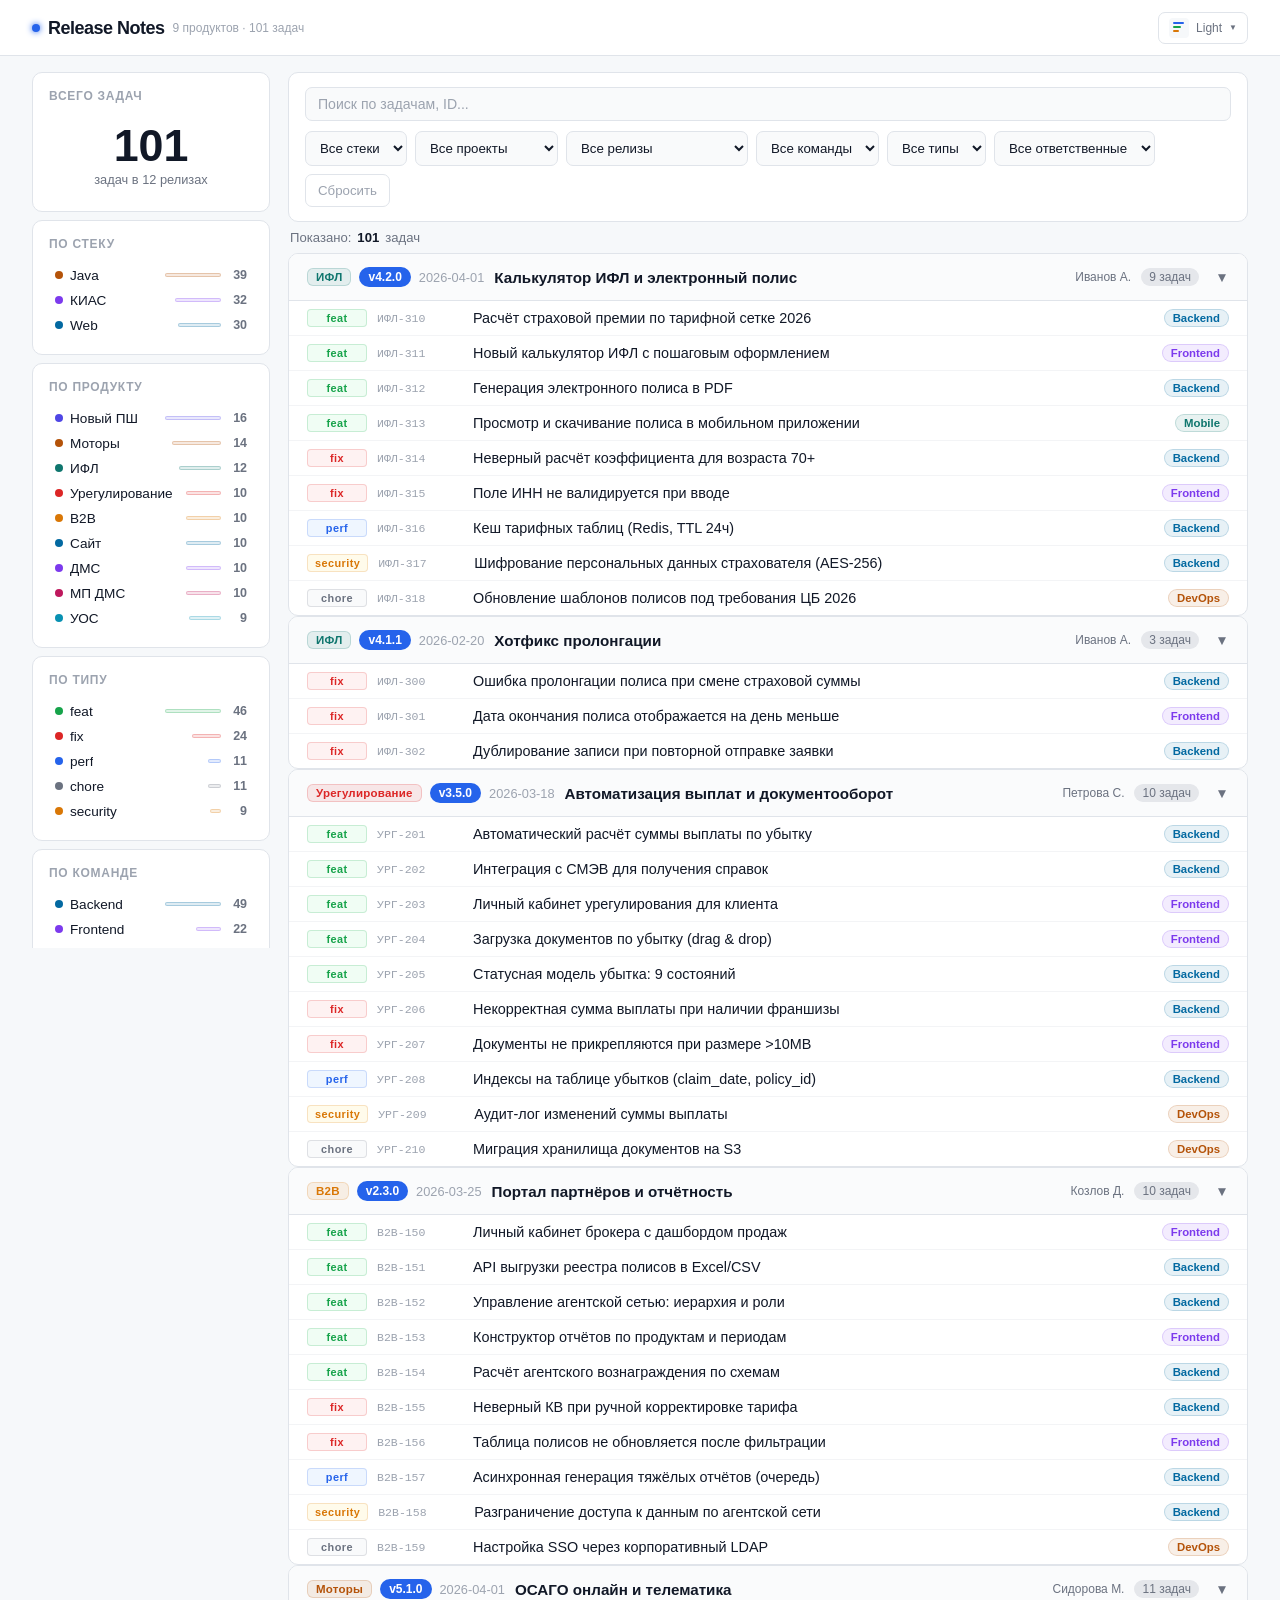
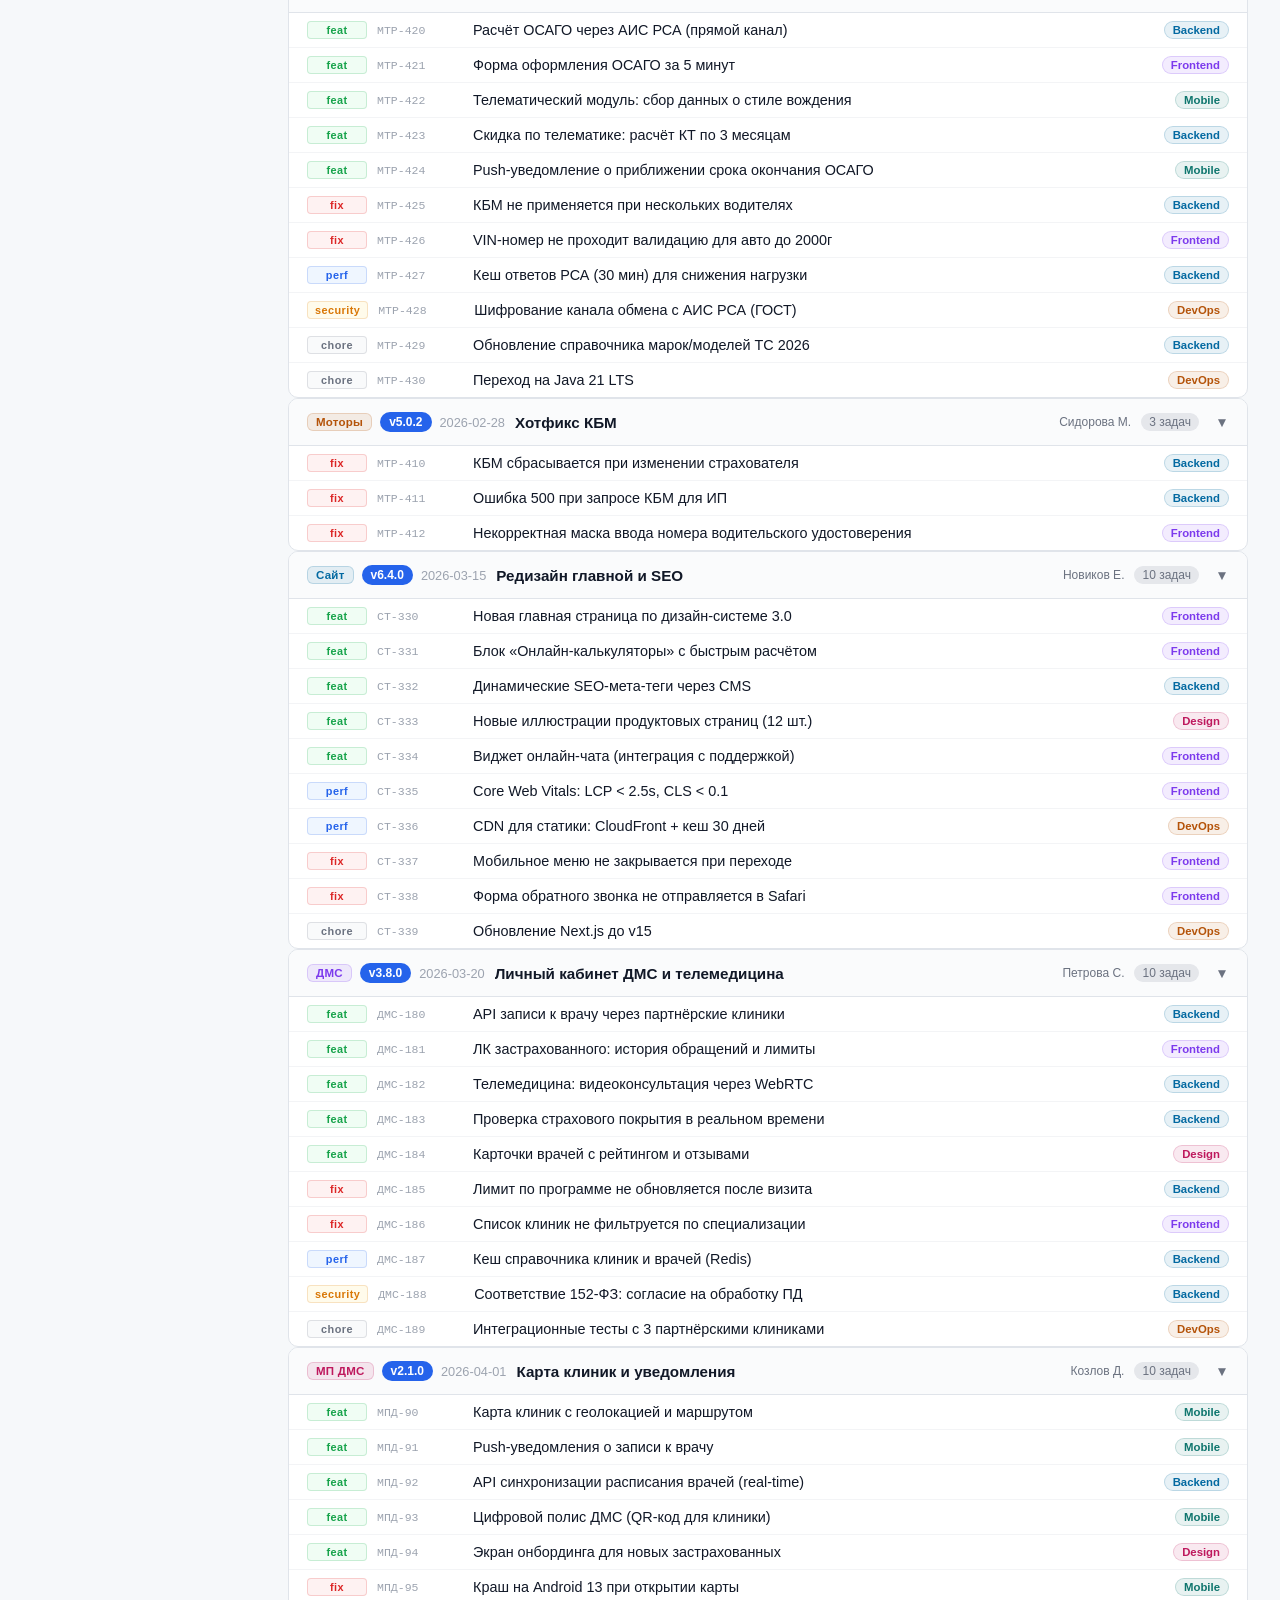
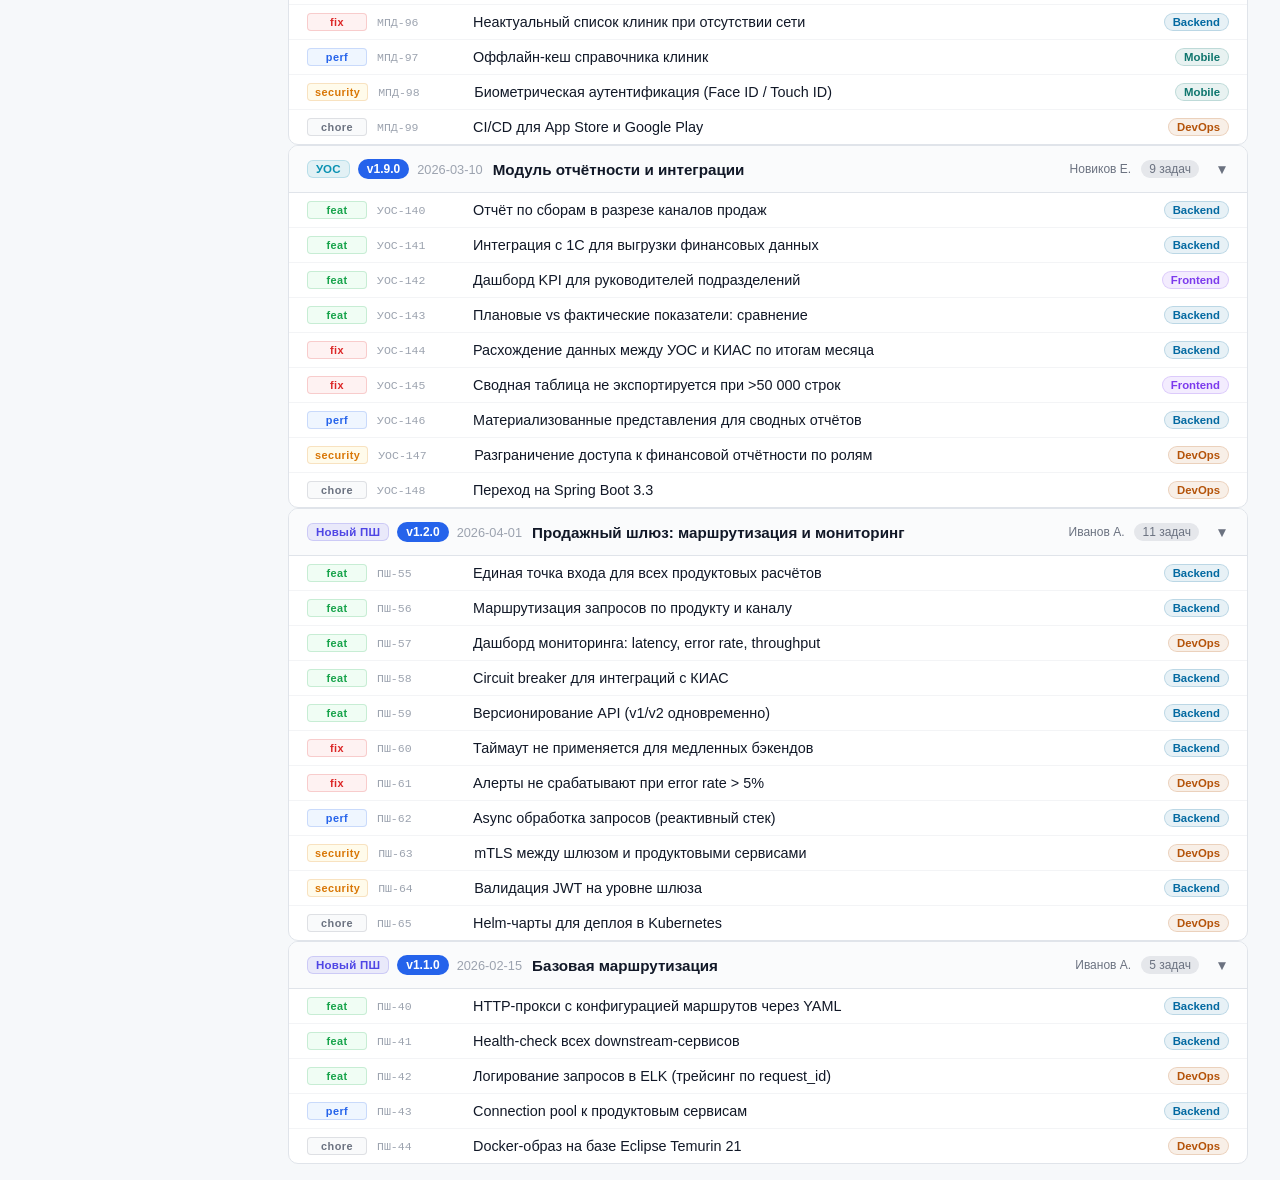
==== commit d6d40ec7: "feat: добавить ответственного за установку релиза Co-Authored-By: Claude Sonnet 4.6 <noreply@anthrop" ====
--- a/index.html
+++ b/index.html
@@ -64,6 +64,11 @@
         <div class="sidebar-card">
           <h3>По команде</h3>
           <div id="agg-teams"></div>
+        </div>
+
+        <div class="sidebar-card">
+          <h3>По ответственному</h3>
+          <div id="agg-owners"></div>
         </div>
 
         <div class="sidebar-card">
@@ -95,6 +100,9 @@
           <select id="filter-type">
             <option value="">Все типы</option>
           </select>
+          <select id="filter-owner">
+            <option value="">Все ответственные</option>
+          </select>
           <button id="reset-filters">Сбросить</button>
         </div>
       </div>
@@ -129,7 +137,7 @@
     const releases = [
       // ── ИФЛ ─────────────────────────────────────────────────
       {
-        project: "ИФЛ", version: "v4.2.0", date: "2026-04-01", title: "Калькулятор ИФЛ и электронный полис",
+        project: "ИФЛ", version: "v4.2.0", date: "2026-04-01", title: "Калькулятор ИФЛ и электронный полис", owner: "Иванов А.",
         tasks: [
           { id: "ИФЛ-310", type: "feat",     team: "Backend",  text: "Расчёт страховой премии по тарифной сетке 2026" },
           { id: "ИФЛ-311", type: "feat",     team: "Frontend", text: "Новый калькулятор ИФЛ с пошаговым оформлением" },
@@ -143,7 +151,7 @@
         ]
       },
       {
-        project: "ИФЛ", version: "v4.1.1", date: "2026-02-20", title: "Хотфикс пролонгации",
+        project: "ИФЛ", version: "v4.1.1", date: "2026-02-20", title: "Хотфикс пролонгации", owner: "Иванов А.",
         tasks: [
           { id: "ИФЛ-300", type: "fix", team: "Backend",  text: "Ошибка пролонгации полиса при смене страховой суммы" },
           { id: "ИФЛ-301", type: "fix", team: "Frontend", text: "Дата окончания полиса отображается на день меньше" },
@@ -152,7 +160,7 @@
       },
       // ── Урегулирование ──────────────────────────────────────
       {
-        project: "Урегулирование", version: "v3.5.0", date: "2026-03-18", title: "Автоматизация выплат и документооборот",
+        project: "Урегулирование", version: "v3.5.0", date: "2026-03-18", title: "Автоматизация выплат и документооборот", owner: "Петрова С.",
         tasks: [
           { id: "УРГ-201", type: "feat",     team: "Backend",  text: "Автоматический расчёт суммы выплаты по убытку" },
           { id: "УРГ-202", type: "feat",     team: "Backend",  text: "Интеграция с СМЭВ для получения справок" },
@@ -168,7 +176,7 @@
       },
       // ── B2B ─────────────────────────────────────────────────
       {
-        project: "B2B", version: "v2.3.0", date: "2026-03-25", title: "Портал партнёров и отчётность",
+        project: "B2B", version: "v2.3.0", date: "2026-03-25", title: "Портал партнёров и отчётность", owner: "Козлов Д.",
         tasks: [
           { id: "B2B-150", type: "feat",     team: "Frontend", text: "Личный кабинет брокера с дашбордом продаж" },
           { id: "B2B-151", type: "feat",     team: "Backend",  text: "API выгрузки реестра полисов в Excel/CSV" },
@@ -184,7 +192,7 @@
       },
       // ── Моторы ──────────────────────────────────────────────
       {
-        project: "Моторы", version: "v5.1.0", date: "2026-04-01", title: "ОСАГО онлайн и телематика",
+        project: "Моторы", version: "v5.1.0", date: "2026-04-01", title: "ОСАГО онлайн и телематика", owner: "Сидорова М.",
         tasks: [
           { id: "МТР-420", type: "feat",     team: "Backend",  text: "Расчёт ОСАГО через АИС РСА (прямой канал)" },
           { id: "МТР-421", type: "feat",     team: "Frontend", text: "Форма оформления ОСАГО за 5 минут" },
@@ -200,7 +208,7 @@
         ]
       },
       {
-        project: "Моторы", version: "v5.0.2", date: "2026-02-28", title: "Хотфикс КБМ",
+        project: "Моторы", version: "v5.0.2", date: "2026-02-28", title: "Хотфикс КБМ", owner: "Сидорова М.",
         tasks: [
           { id: "МТР-410", type: "fix", team: "Backend",  text: "КБМ сбрасывается при изменении страхователя" },
           { id: "МТР-411", type: "fix", team: "Backend",  text: "Ошибка 500 при запросе КБМ для ИП" },
@@ -209,7 +217,7 @@
       },
       // ── Сайт ────────────────────────────────────────────────
       {
-        project: "Сайт", version: "v6.4.0", date: "2026-03-15", title: "Редизайн главной и SEO",
+        project: "Сайт", version: "v6.4.0", date: "2026-03-15", title: "Редизайн главной и SEO", owner: "Новиков Е.",
         tasks: [
           { id: "СТ-330", type: "feat",  team: "Frontend", text: "Новая главная страница по дизайн-системе 3.0" },
           { id: "СТ-331", type: "feat",  team: "Frontend", text: "Блок «Онлайн-калькуляторы» с быстрым расчётом" },
@@ -225,7 +233,7 @@
       },
       // ── ДМС ─────────────────────────────────────────────────
       {
-        project: "ДМС", version: "v3.8.0", date: "2026-03-20", title: "Личный кабинет ДМС и телемедицина",
+        project: "ДМС", version: "v3.8.0", date: "2026-03-20", title: "Личный кабинет ДМС и телемедицина", owner: "Петрова С.",
         tasks: [
           { id: "ДМС-180", type: "feat",     team: "Backend",  text: "API записи к врачу через партнёрские клиники" },
           { id: "ДМС-181", type: "feat",     team: "Frontend", text: "ЛК застрахованного: история обращений и лимиты" },
@@ -241,7 +249,7 @@
       },
       // ── МП ДМС ──────────────────────────────────────────────
       {
-        project: "МП ДМС", version: "v2.1.0", date: "2026-04-01", title: "Карта клиник и уведомления",
+        project: "МП ДМС", version: "v2.1.0", date: "2026-04-01", title: "Карта клиник и уведомления", owner: "Козлов Д.",
         tasks: [
           { id: "МПД-90",  type: "feat",     team: "Mobile",   text: "Карта клиник с геолокацией и маршрутом" },
           { id: "МПД-91",  type: "feat",     team: "Mobile",   text: "Push-уведомления о записи к врачу" },
@@ -257,7 +265,7 @@
       },
       // ── УОС ─────────────────────────────────────────────────
       {
-        project: "УОС", version: "v1.9.0", date: "2026-03-10", title: "Модуль отчётности и интеграции",
+        project: "УОС", version: "v1.9.0", date: "2026-03-10", title: "Модуль отчётности и интеграции", owner: "Новиков Е.",
         tasks: [
           { id: "УОС-140", type: "feat",     team: "Backend",  text: "Отчёт по сборам в разрезе каналов продаж" },
           { id: "УОС-141", type: "feat",     team: "Backend",  text: "Интеграция с 1С для выгрузки финансовых данных" },
@@ -272,7 +280,7 @@
       },
       // ── Новый ПШ ────────────────────────────────────────────
       {
-        project: "Новый ПШ", version: "v1.2.0", date: "2026-04-01", title: "Продажный шлюз: маршрутизация и мониторинг",
+        project: "Новый ПШ", version: "v1.2.0", date: "2026-04-01", title: "Продажный шлюз: маршрутизация и мониторинг", owner: "Иванов А.",
         tasks: [
           { id: "ПШ-55",  type: "feat",     team: "Backend",  text: "Единая точка входа для всех продуктовых расчётов" },
           { id: "ПШ-56",  type: "feat",     team: "Backend",  text: "Маршрутизация запросов по продукту и каналу" },
@@ -288,7 +296,7 @@
         ]
       },
       {
-        project: "Новый ПШ", version: "v1.1.0", date: "2026-02-15", title: "Базовая маршрутизация",
+        project: "Новый ПШ", version: "v1.1.0", date: "2026-02-15", title: "Базовая маршрутизация", owner: "Иванов А.",
         tasks: [
           { id: "ПШ-40",  type: "feat",  team: "Backend",  text: "HTTP-прокси с конфигурацией маршрутов через YAML" },
           { id: "ПШ-41",  type: "feat",  team: "Backend",  text: "Health-check всех downstream-сервисов" },
@@ -332,6 +340,7 @@
     const allProjects = [...new Set(releases.map(r => r.project))].sort();
     const allTeams    = [...new Set(releases.flatMap(r => r.tasks.map(t => t.team)))].sort();
     const allTypes    = [...new Set(releases.flatMap(r => r.tasks.map(t => t.type)))].sort();
+    const allOwners   = [...new Set(releases.map(r => r.owner).filter(Boolean))].sort();
 
     allStacks.forEach(s => {
       document.getElementById("filter-stack").insertAdjacentHTML("beforeend", `<option value="${s}">${s}</option>`);
@@ -344,6 +353,9 @@
     });
     allTypes.forEach(t => {
       document.getElementById("filter-type").insertAdjacentHTML("beforeend", `<option value="${t}">${t}</option>`);
+    });
+    allOwners.forEach(o => {
+      document.getElementById("filter-owner").insertAdjacentHTML("beforeend", `<option value="${o}">${o}</option>`);
     });
 
     // Update project select based on stack filter
@@ -423,6 +435,7 @@
       renderAgg("agg-projects", t => t._project, k => projectConfig[k] || "#6b7280", "filter-project", allTasks);
       renderAgg("agg-types",    t => t.type,      k => typeConfig[k]?.color || "#6b7280", "filter-type", allTasks);
       renderAgg("agg-teams",    t => t.team,      k => teamConfig[k] || "#6b7280", "filter-team", allTasks);
+      renderAgg("agg-owners",   t => t._owner || "—", () => "#6b7280", "filter-owner", allTasks);
 
       // releases agg
       const relContainer = document.getElementById("agg-releases");
@@ -476,6 +489,7 @@
               <span class="date">${release.date}</span>
             </div>
             <h2>${release.title}</h2>
+            ${release.owner ? `<span class="release-owner">${release.owner}</span>` : ""}
             <span class="task-count">${release.tasks.length} задач</span>
             <span class="collapse-btn">▼</span>
           </div>
@@ -526,20 +540,22 @@
       const releaseFilter = document.getElementById("filter-release").value;
       const teamFilter    = document.getElementById("filter-team").value;
       const typeFilter    = document.getElementById("filter-type").value;
+      const ownerFilter   = document.getElementById("filter-owner").value;
 
       return releases.map(r => {
         if (stackFilter   && projectStack[r.project] !== stackFilter) return { ...r, tasks: [] };
         if (projectFilter && r.project !== projectFilter)             return { ...r, tasks: [] };
         const releaseKey = `${r.version}|${r.project}`;
         if (releaseFilter && releaseKey !== releaseFilter)            return { ...r, tasks: [] };
+        if (ownerFilter   && r.owner !== ownerFilter)                 return { ...r, tasks: [] };
         const tasks = r.tasks
           .filter(t => {
             if (teamFilter && t.team !== teamFilter) return false;
             if (typeFilter && t.type !== typeFilter) return false;
-            if (search && !t.text.toLowerCase().includes(search) && !t.id.toLowerCase().includes(search)) return false;
+            if (search && !t.text.toLowerCase().includes(search) && !t.id.toLowerCase().includes(search) && !r.title.toLowerCase().includes(search)) return false;
             return true;
           })
-          .map(t => ({ ...t, _project: r.project }));
+          .map(t => ({ ...t, _project: r.project, _owner: r.owner }));
         return { ...r, tasks };
       });
     }
@@ -561,7 +577,7 @@
 
     // Highlight active selects
     function updateSelectStyles() {
-      ["filter-stack", "filter-project", "filter-release", "filter-team", "filter-type"].forEach(id => {
+      ["filter-stack", "filter-project", "filter-release", "filter-team", "filter-type", "filter-owner"].forEach(id => {
         const el = document.getElementById(id);
         el.classList.toggle("active-filter", el.value !== "");
       });
@@ -583,6 +599,7 @@
     document.getElementById("filter-release").addEventListener("change", applyFilters);
     document.getElementById("filter-team").addEventListener("change", applyFilters);
     document.getElementById("filter-type").addEventListener("change", applyFilters);
+    document.getElementById("filter-owner").addEventListener("change", applyFilters);
     document.getElementById("reset-filters").addEventListener("click", () => {
       document.getElementById("search").value = "";
       document.getElementById("filter-stack").value = "";
@@ -590,6 +607,7 @@
       document.getElementById("filter-release").value = "";
       document.getElementById("filter-team").value = "";
       document.getElementById("filter-type").value = "";
+      document.getElementById("filter-owner").value = "";
       updateProjectSelect("");
       updateReleaseSelect("", "");
       applyFilters();
--- a/style.css
+++ b/style.css
@@ -542,6 +542,13 @@
   flex-shrink: 0;
 }
 
+.release-owner {
+  font-size: 0.75rem;
+  color: var(--text-muted);
+  flex-shrink: 0;
+  white-space: nowrap;
+}
+
 /* Task list */
 .task {
   display: flex;
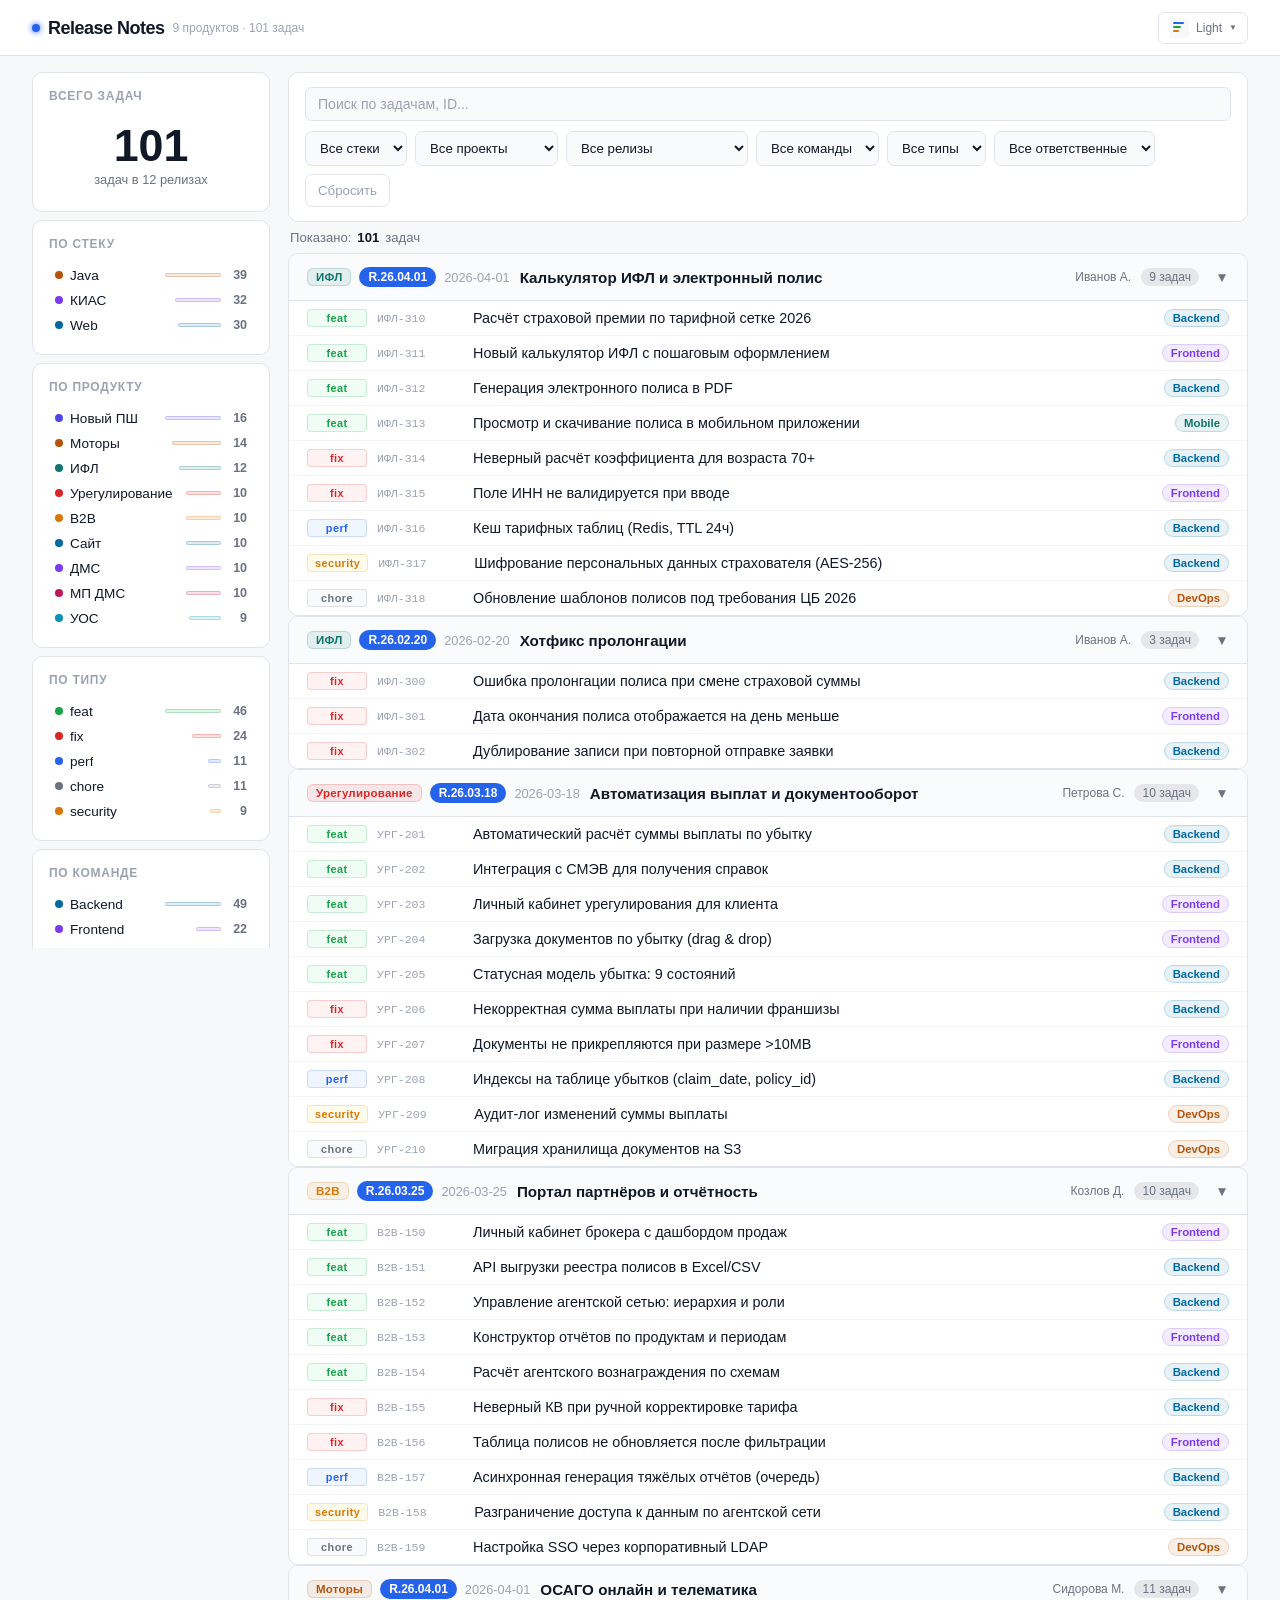
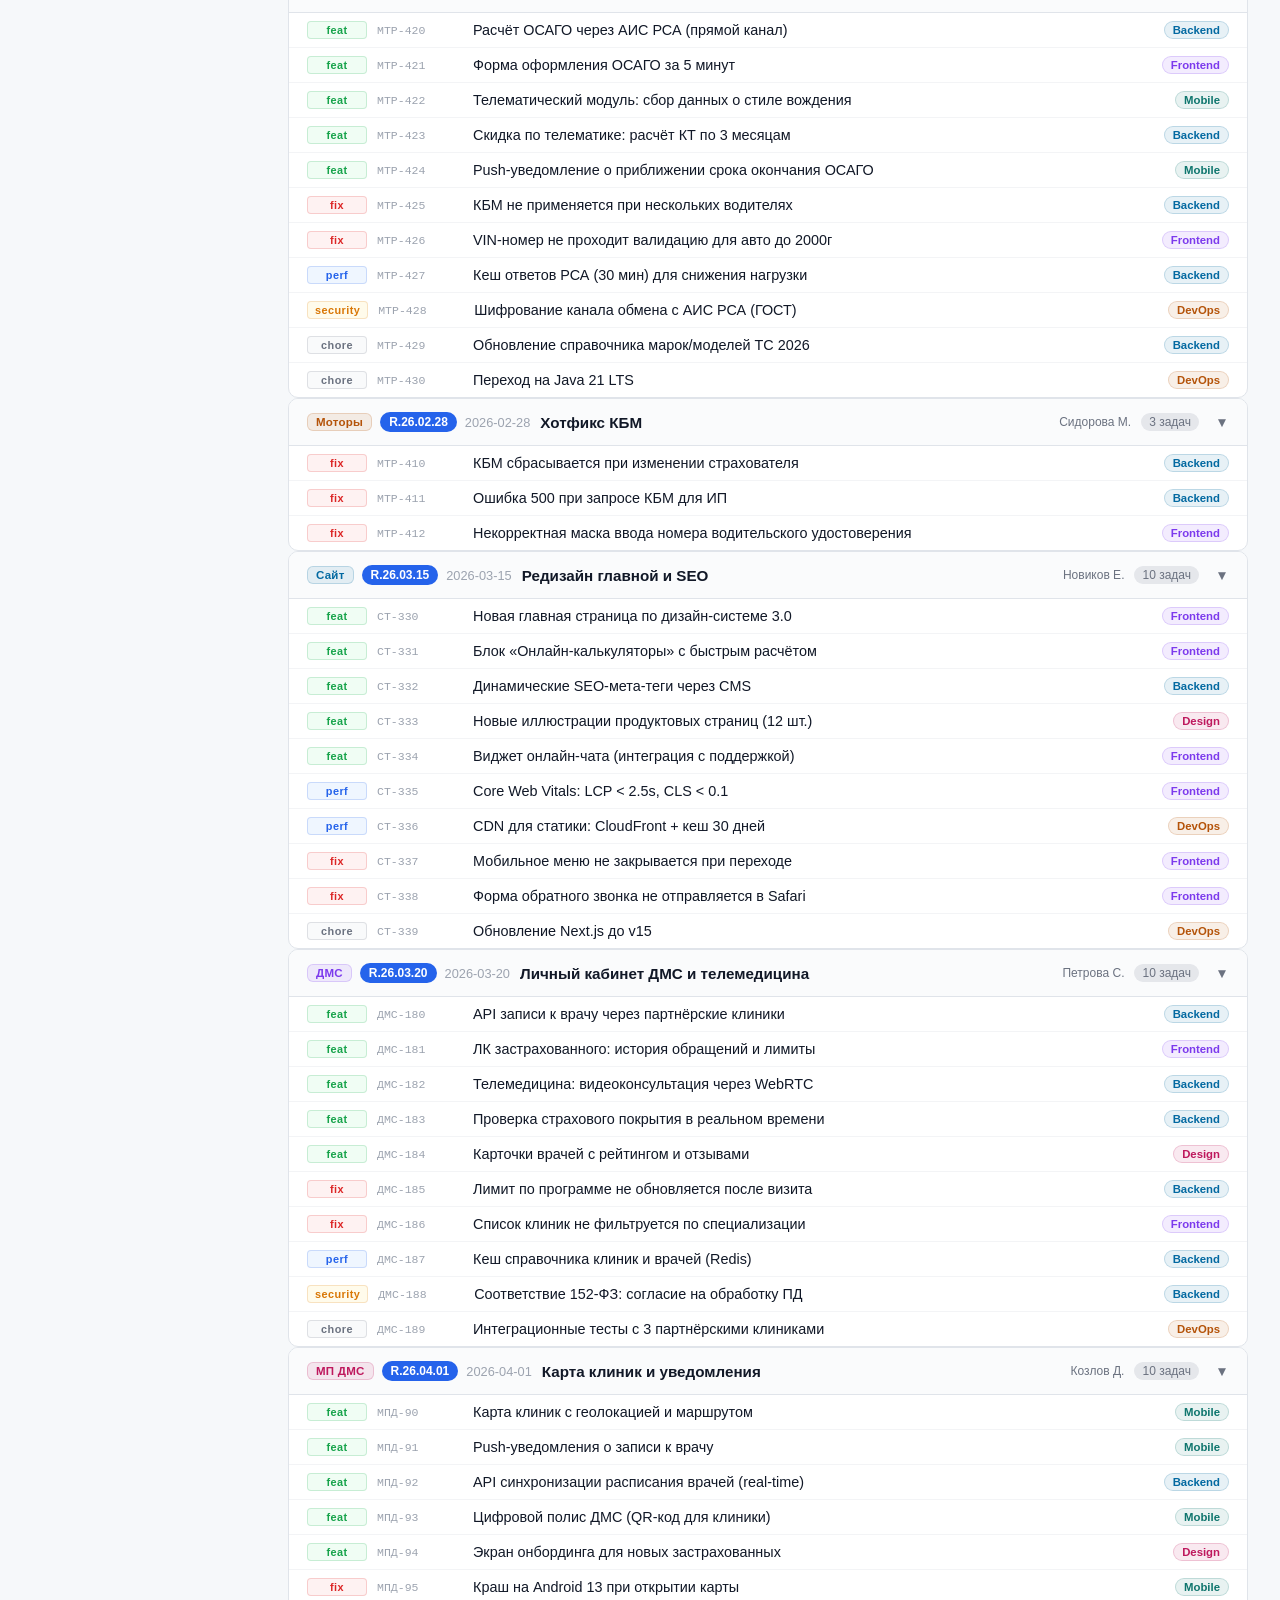
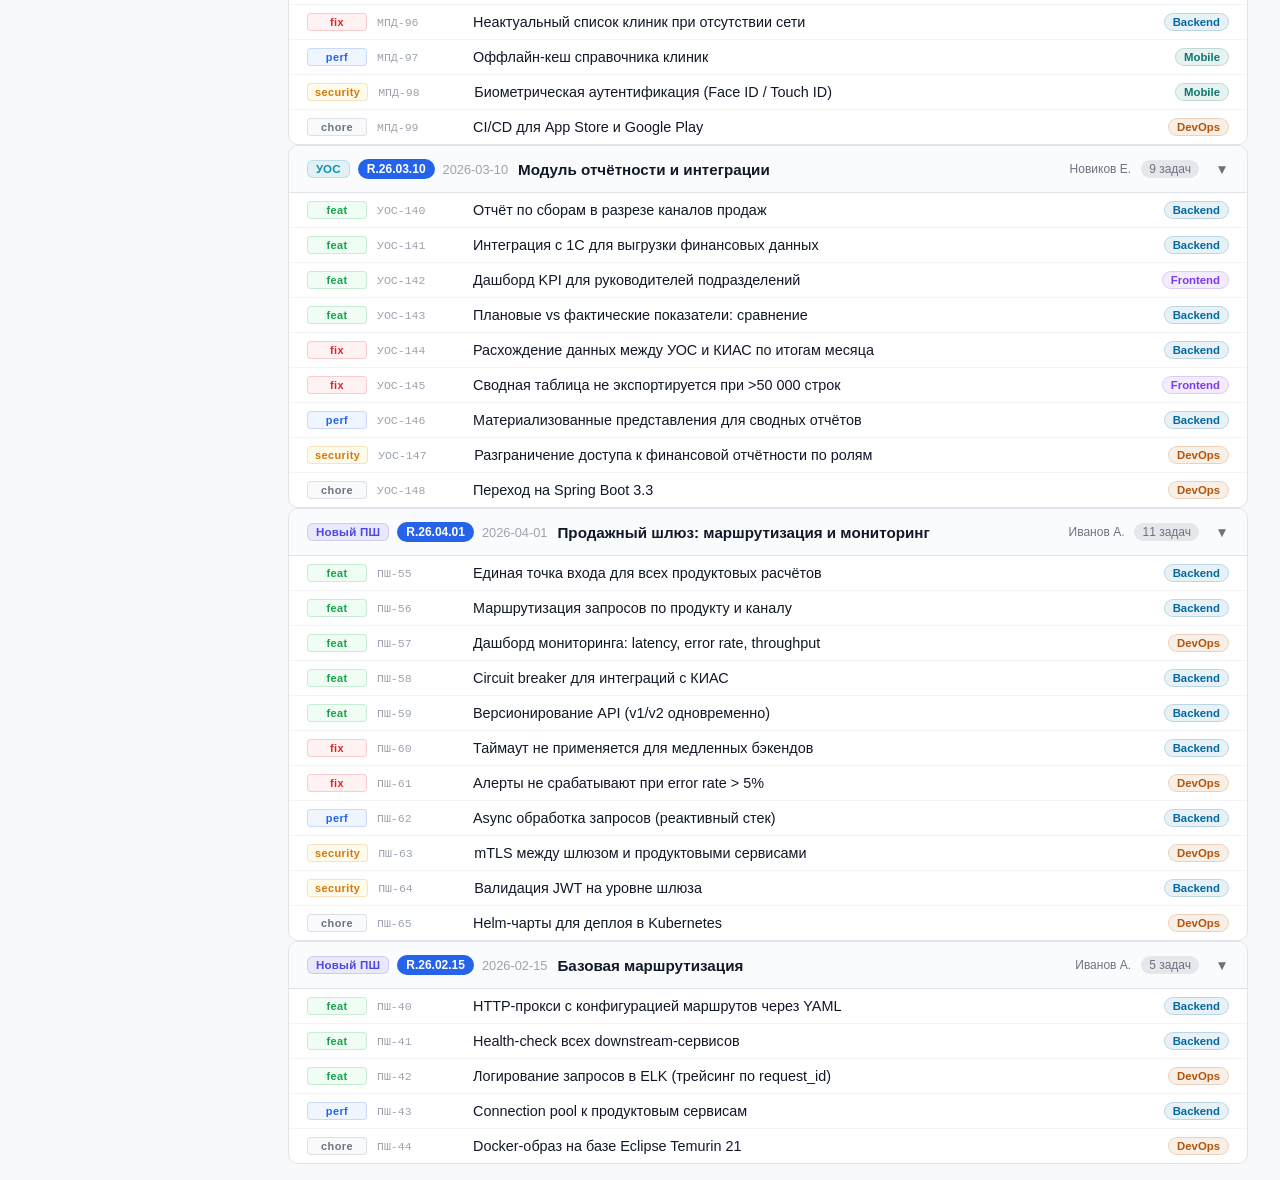
==== commit abd31626: "feat: формат версии R.YY.MM.DD + страница релиза в стиле Jira Co-Authored-By: Claude Sonnet 4.6 <nor" ====
--- a/index.html
+++ b/index.html
@@ -462,6 +462,11 @@
       });
     }
 
+    function formatReleaseId(date) {
+      const [y, m, d] = date.split('-');
+      return `R.${y.slice(2)}.${m}.${d}`;
+    }
+
     function renderReleases(filtered) {
       const container = document.getElementById("releases-container");
       const empty = document.getElementById("empty-state");
@@ -485,7 +490,7 @@
           <div class="release-header">
             <div class="release-meta">
               <span class="project-badge" style="background:${projColor}18;color:${projColor};border:1px solid ${projColor}30">${release.project}</span>
-              <span class="version">${release.version}</span>
+              <a class="version" href="release.html?project=${encodeURIComponent(release.project)}&version=${encodeURIComponent(release.version)}" target="_blank">${formatReleaseId(release.date)}</a>
               <span class="date">${release.date}</span>
             </div>
             <h2>${release.title}</h2>
--- a/style.css
+++ b/style.css
@@ -518,7 +518,10 @@
   padding: 3px 9px;
   border-radius: 10px;
   flex-shrink: 0;
-}
+  text-decoration: none;
+}
+
+a.version:hover { opacity: 0.82; }
 
 .date { color: var(--text-dim); font-size: 0.8rem; flex-shrink: 0; }
 
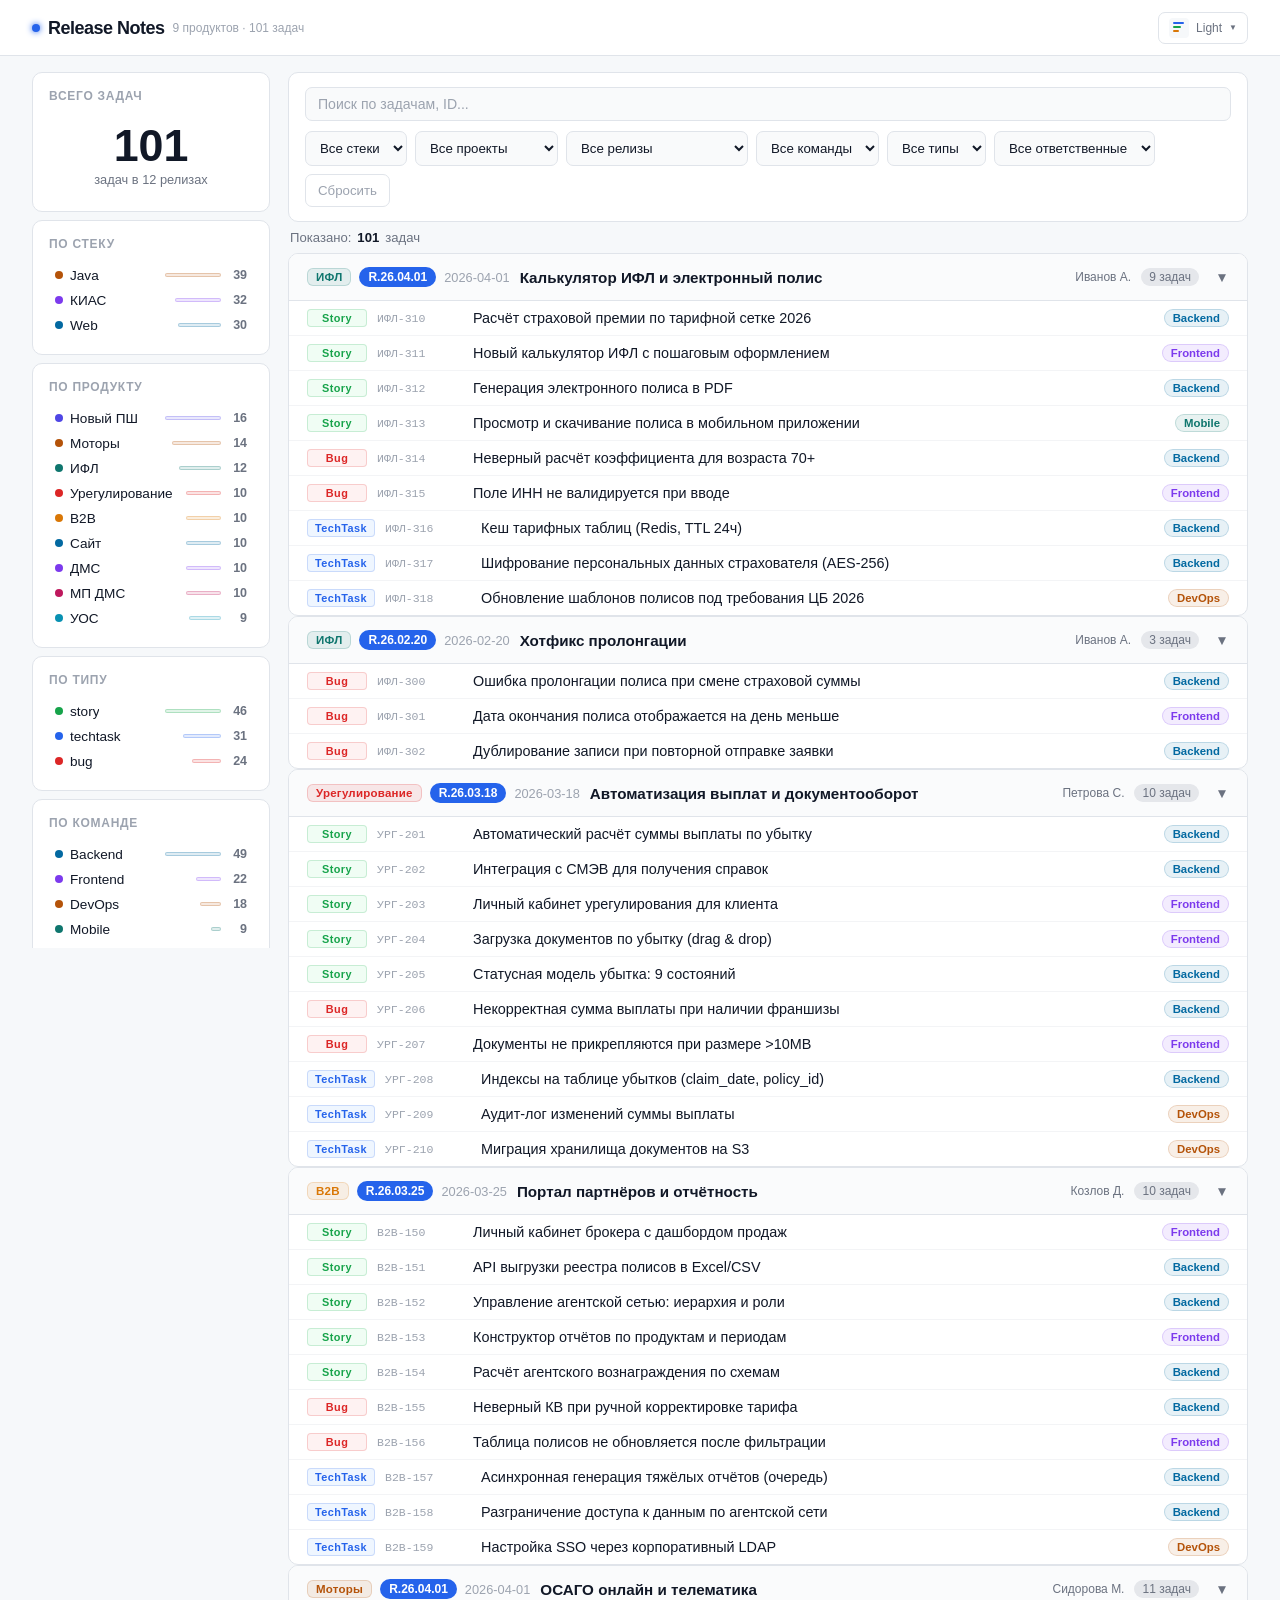
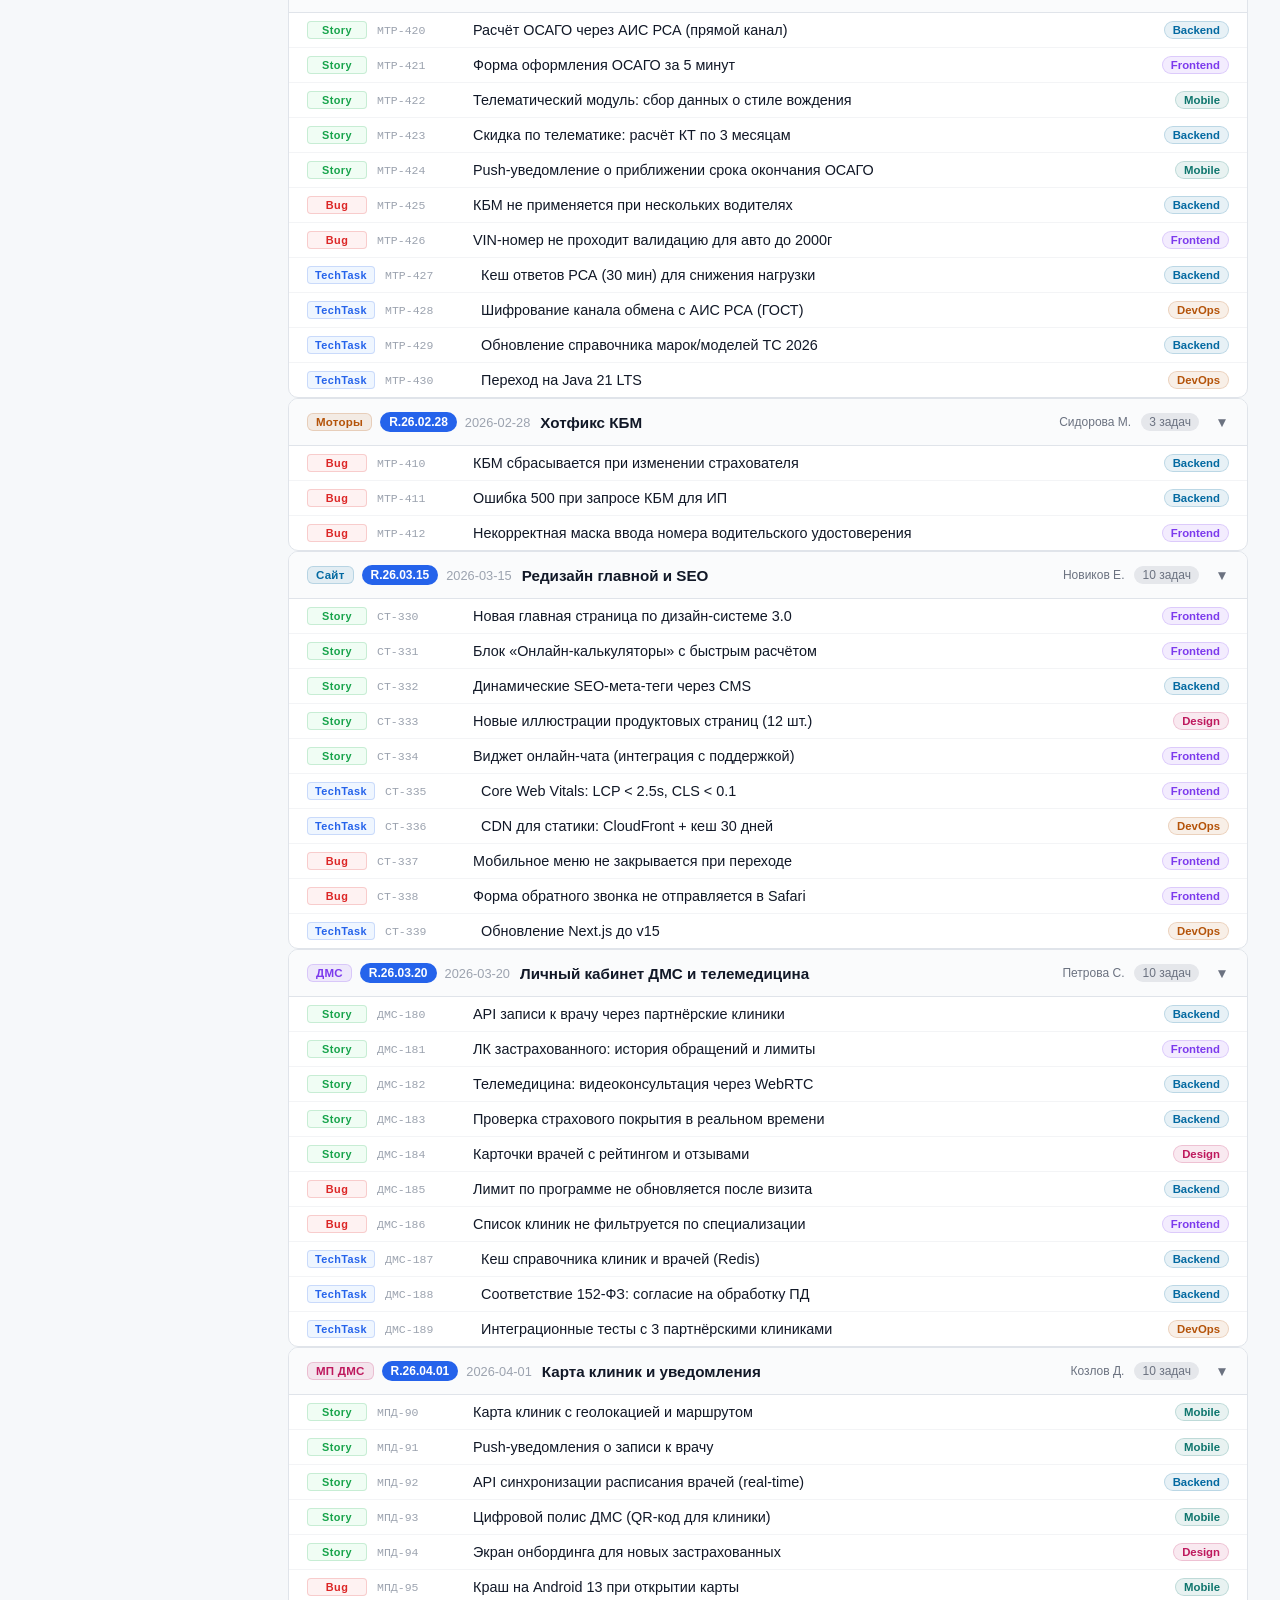
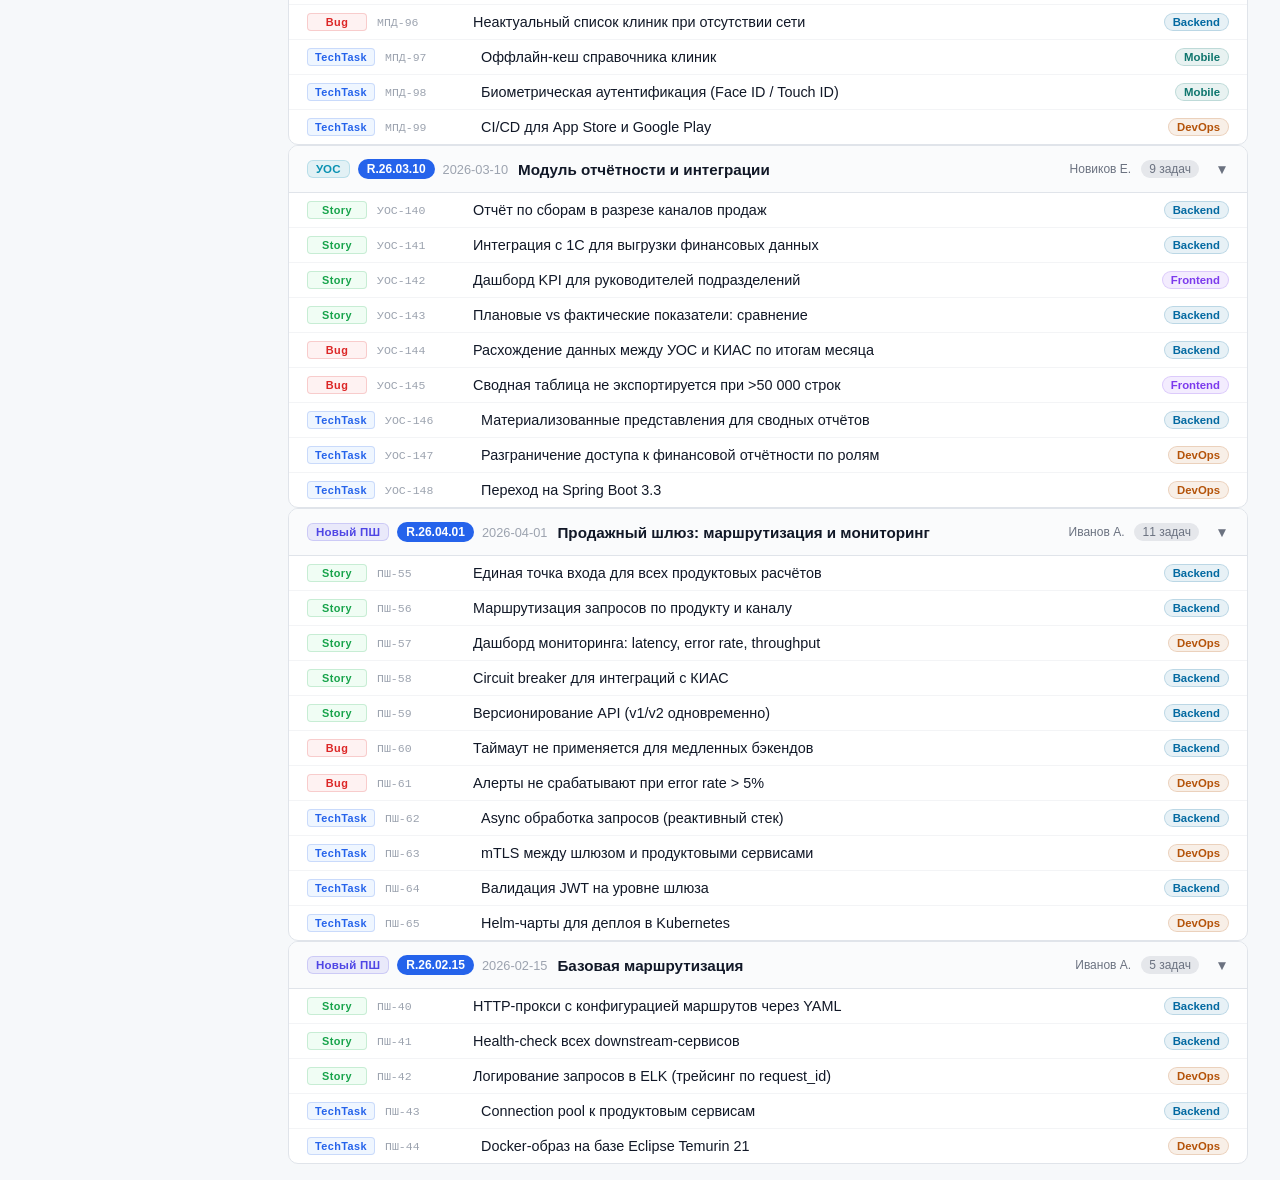
==== commit f2c28683: "feat: типы задач Story, TechTask, Bug Co-Authored-By: Claude Sonnet 4.6 <noreply@anthropic.com>" ====
--- a/index.html
+++ b/index.html
@@ -139,180 +139,178 @@
       {
         project: "ИФЛ", version: "v4.2.0", date: "2026-04-01", title: "Калькулятор ИФЛ и электронный полис", owner: "Иванов А.",
         tasks: [
-          { id: "ИФЛ-310", type: "feat",     team: "Backend",  text: "Расчёт страховой премии по тарифной сетке 2026" },
-          { id: "ИФЛ-311", type: "feat",     team: "Frontend", text: "Новый калькулятор ИФЛ с пошаговым оформлением" },
-          { id: "ИФЛ-312", type: "feat",     team: "Backend",  text: "Генерация электронного полиса в PDF" },
-          { id: "ИФЛ-313", type: "feat",     team: "Mobile",   text: "Просмотр и скачивание полиса в мобильном приложении" },
-          { id: "ИФЛ-314", type: "fix",      team: "Backend",  text: "Неверный расчёт коэффициента для возраста 70+" },
-          { id: "ИФЛ-315", type: "fix",      team: "Frontend", text: "Поле ИНН не валидируется при вводе" },
-          { id: "ИФЛ-316", type: "perf",     team: "Backend",  text: "Кеш тарифных таблиц (Redis, TTL 24ч)" },
-          { id: "ИФЛ-317", type: "security", team: "Backend",  text: "Шифрование персональных данных страхователя (AES-256)" },
-          { id: "ИФЛ-318", type: "chore",    team: "DevOps",   text: "Обновление шаблонов полисов под требования ЦБ 2026" },
+          { id: "ИФЛ-310", type: "story",     team: "Backend",  text: "Расчёт страховой премии по тарифной сетке 2026" },
+          { id: "ИФЛ-311", type: "story",     team: "Frontend", text: "Новый калькулятор ИФЛ с пошаговым оформлением" },
+          { id: "ИФЛ-312", type: "story",     team: "Backend",  text: "Генерация электронного полиса в PDF" },
+          { id: "ИФЛ-313", type: "story",     team: "Mobile",   text: "Просмотр и скачивание полиса в мобильном приложении" },
+          { id: "ИФЛ-314", type: "bug",      team: "Backend",  text: "Неверный расчёт коэффициента для возраста 70+" },
+          { id: "ИФЛ-315", type: "bug",      team: "Frontend", text: "Поле ИНН не валидируется при вводе" },
+          { id: "ИФЛ-316", type: "techtask",     team: "Backend",  text: "Кеш тарифных таблиц (Redis, TTL 24ч)" },
+          { id: "ИФЛ-317", type: "techtask", team: "Backend",  text: "Шифрование персональных данных страхователя (AES-256)" },
+          { id: "ИФЛ-318", type: "techtask",    team: "DevOps",   text: "Обновление шаблонов полисов под требования ЦБ 2026" },
         ]
       },
       {
         project: "ИФЛ", version: "v4.1.1", date: "2026-02-20", title: "Хотфикс пролонгации", owner: "Иванов А.",
         tasks: [
-          { id: "ИФЛ-300", type: "fix", team: "Backend",  text: "Ошибка пролонгации полиса при смене страховой суммы" },
-          { id: "ИФЛ-301", type: "fix", team: "Frontend", text: "Дата окончания полиса отображается на день меньше" },
-          { id: "ИФЛ-302", type: "fix", team: "Backend",  text: "Дублирование записи при повторной отправке заявки" },
+          { id: "ИФЛ-300", type: "bug", team: "Backend",  text: "Ошибка пролонгации полиса при смене страховой суммы" },
+          { id: "ИФЛ-301", type: "bug", team: "Frontend", text: "Дата окончания полиса отображается на день меньше" },
+          { id: "ИФЛ-302", type: "bug", team: "Backend",  text: "Дублирование записи при повторной отправке заявки" },
         ]
       },
       // ── Урегулирование ──────────────────────────────────────
       {
         project: "Урегулирование", version: "v3.5.0", date: "2026-03-18", title: "Автоматизация выплат и документооборот", owner: "Петрова С.",
         tasks: [
-          { id: "УРГ-201", type: "feat",     team: "Backend",  text: "Автоматический расчёт суммы выплаты по убытку" },
-          { id: "УРГ-202", type: "feat",     team: "Backend",  text: "Интеграция с СМЭВ для получения справок" },
-          { id: "УРГ-203", type: "feat",     team: "Frontend", text: "Личный кабинет урегулирования для клиента" },
-          { id: "УРГ-204", type: "feat",     team: "Frontend", text: "Загрузка документов по убытку (drag & drop)" },
-          { id: "УРГ-205", type: "feat",     team: "Backend",  text: "Статусная модель убытка: 9 состояний" },
-          { id: "УРГ-206", type: "fix",      team: "Backend",  text: "Некорректная сумма выплаты при наличии франшизы" },
-          { id: "УРГ-207", type: "fix",      team: "Frontend", text: "Документы не прикрепляются при размере >10MB" },
-          { id: "УРГ-208", type: "perf",     team: "Backend",  text: "Индексы на таблице убытков (claim_date, policy_id)" },
-          { id: "УРГ-209", type: "security", team: "DevOps",   text: "Аудит-лог изменений суммы выплаты" },
-          { id: "УРГ-210", type: "chore",    team: "DevOps",   text: "Миграция хранилища документов на S3" },
+          { id: "УРГ-201", type: "story",     team: "Backend",  text: "Автоматический расчёт суммы выплаты по убытку" },
+          { id: "УРГ-202", type: "story",     team: "Backend",  text: "Интеграция с СМЭВ для получения справок" },
+          { id: "УРГ-203", type: "story",     team: "Frontend", text: "Личный кабинет урегулирования для клиента" },
+          { id: "УРГ-204", type: "story",     team: "Frontend", text: "Загрузка документов по убытку (drag & drop)" },
+          { id: "УРГ-205", type: "story",     team: "Backend",  text: "Статусная модель убытка: 9 состояний" },
+          { id: "УРГ-206", type: "bug",      team: "Backend",  text: "Некорректная сумма выплаты при наличии франшизы" },
+          { id: "УРГ-207", type: "bug",      team: "Frontend", text: "Документы не прикрепляются при размере >10MB" },
+          { id: "УРГ-208", type: "techtask",     team: "Backend",  text: "Индексы на таблице убытков (claim_date, policy_id)" },
+          { id: "УРГ-209", type: "techtask", team: "DevOps",   text: "Аудит-лог изменений суммы выплаты" },
+          { id: "УРГ-210", type: "techtask",    team: "DevOps",   text: "Миграция хранилища документов на S3" },
         ]
       },
       // ── B2B ─────────────────────────────────────────────────
       {
         project: "B2B", version: "v2.3.0", date: "2026-03-25", title: "Портал партнёров и отчётность", owner: "Козлов Д.",
         tasks: [
-          { id: "B2B-150", type: "feat",     team: "Frontend", text: "Личный кабинет брокера с дашбордом продаж" },
-          { id: "B2B-151", type: "feat",     team: "Backend",  text: "API выгрузки реестра полисов в Excel/CSV" },
-          { id: "B2B-152", type: "feat",     team: "Backend",  text: "Управление агентской сетью: иерархия и роли" },
-          { id: "B2B-153", type: "feat",     team: "Frontend", text: "Конструктор отчётов по продуктам и периодам" },
-          { id: "B2B-154", type: "feat",     team: "Backend",  text: "Расчёт агентского вознаграждения по схемам" },
-          { id: "B2B-155", type: "fix",      team: "Backend",  text: "Неверный КВ при ручной корректировке тарифа" },
-          { id: "B2B-156", type: "fix",      team: "Frontend", text: "Таблица полисов не обновляется после фильтрации" },
-          { id: "B2B-157", type: "perf",     team: "Backend",  text: "Асинхронная генерация тяжёлых отчётов (очередь)" },
-          { id: "B2B-158", type: "security", team: "Backend",  text: "Разграничение доступа к данным по агентской сети" },
-          { id: "B2B-159", type: "chore",    team: "DevOps",   text: "Настройка SSO через корпоративный LDAP" },
+          { id: "B2B-150", type: "story",     team: "Frontend", text: "Личный кабинет брокера с дашбордом продаж" },
+          { id: "B2B-151", type: "story",     team: "Backend",  text: "API выгрузки реестра полисов в Excel/CSV" },
+          { id: "B2B-152", type: "story",     team: "Backend",  text: "Управление агентской сетью: иерархия и роли" },
+          { id: "B2B-153", type: "story",     team: "Frontend", text: "Конструктор отчётов по продуктам и периодам" },
+          { id: "B2B-154", type: "story",     team: "Backend",  text: "Расчёт агентского вознаграждения по схемам" },
+          { id: "B2B-155", type: "bug",      team: "Backend",  text: "Неверный КВ при ручной корректировке тарифа" },
+          { id: "B2B-156", type: "bug",      team: "Frontend", text: "Таблица полисов не обновляется после фильтрации" },
+          { id: "B2B-157", type: "techtask",     team: "Backend",  text: "Асинхронная генерация тяжёлых отчётов (очередь)" },
+          { id: "B2B-158", type: "techtask", team: "Backend",  text: "Разграничение доступа к данным по агентской сети" },
+          { id: "B2B-159", type: "techtask",    team: "DevOps",   text: "Настройка SSO через корпоративный LDAP" },
         ]
       },
       // ── Моторы ──────────────────────────────────────────────
       {
         project: "Моторы", version: "v5.1.0", date: "2026-04-01", title: "ОСАГО онлайн и телематика", owner: "Сидорова М.",
         tasks: [
-          { id: "МТР-420", type: "feat",     team: "Backend",  text: "Расчёт ОСАГО через АИС РСА (прямой канал)" },
-          { id: "МТР-421", type: "feat",     team: "Frontend", text: "Форма оформления ОСАГО за 5 минут" },
-          { id: "МТР-422", type: "feat",     team: "Mobile",   text: "Телематический модуль: сбор данных о стиле вождения" },
-          { id: "МТР-423", type: "feat",     team: "Backend",  text: "Скидка по телематике: расчёт КТ по 3 месяцам" },
-          { id: "МТР-424", type: "feat",     team: "Mobile",   text: "Push-уведомление о приближении срока окончания ОСАГО" },
-          { id: "МТР-425", type: "fix",      team: "Backend",  text: "КБМ не применяется при нескольких водителях" },
-          { id: "МТР-426", type: "fix",      team: "Frontend", text: "VIN-номер не проходит валидацию для авто до 2000г" },
-          { id: "МТР-427", type: "perf",     team: "Backend",  text: "Кеш ответов РСА (30 мин) для снижения нагрузки" },
-          { id: "МТР-428", type: "security", team: "DevOps",   text: "Шифрование канала обмена с АИС РСА (ГОСТ)" },
-          { id: "МТР-429", type: "chore",    team: "Backend",  text: "Обновление справочника марок/моделей ТС 2026" },
-          { id: "МТР-430", type: "chore",    team: "DevOps",   text: "Переход на Java 21 LTS" },
+          { id: "МТР-420", type: "story",     team: "Backend",  text: "Расчёт ОСАГО через АИС РСА (прямой канал)" },
+          { id: "МТР-421", type: "story",     team: "Frontend", text: "Форма оформления ОСАГО за 5 минут" },
+          { id: "МТР-422", type: "story",     team: "Mobile",   text: "Телематический модуль: сбор данных о стиле вождения" },
+          { id: "МТР-423", type: "story",     team: "Backend",  text: "Скидка по телематике: расчёт КТ по 3 месяцам" },
+          { id: "МТР-424", type: "story",     team: "Mobile",   text: "Push-уведомление о приближении срока окончания ОСАГО" },
+          { id: "МТР-425", type: "bug",      team: "Backend",  text: "КБМ не применяется при нескольких водителях" },
+          { id: "МТР-426", type: "bug",      team: "Frontend", text: "VIN-номер не проходит валидацию для авто до 2000г" },
+          { id: "МТР-427", type: "techtask",     team: "Backend",  text: "Кеш ответов РСА (30 мин) для снижения нагрузки" },
+          { id: "МТР-428", type: "techtask", team: "DevOps",   text: "Шифрование канала обмена с АИС РСА (ГОСТ)" },
+          { id: "МТР-429", type: "techtask",    team: "Backend",  text: "Обновление справочника марок/моделей ТС 2026" },
+          { id: "МТР-430", type: "techtask",    team: "DevOps",   text: "Переход на Java 21 LTS" },
         ]
       },
       {
         project: "Моторы", version: "v5.0.2", date: "2026-02-28", title: "Хотфикс КБМ", owner: "Сидорова М.",
         tasks: [
-          { id: "МТР-410", type: "fix", team: "Backend",  text: "КБМ сбрасывается при изменении страхователя" },
-          { id: "МТР-411", type: "fix", team: "Backend",  text: "Ошибка 500 при запросе КБМ для ИП" },
-          { id: "МТР-412", type: "fix", team: "Frontend", text: "Некорректная маска ввода номера водительского удостоверения" },
+          { id: "МТР-410", type: "bug", team: "Backend",  text: "КБМ сбрасывается при изменении страхователя" },
+          { id: "МТР-411", type: "bug", team: "Backend",  text: "Ошибка 500 при запросе КБМ для ИП" },
+          { id: "МТР-412", type: "bug", team: "Frontend", text: "Некорректная маска ввода номера водительского удостоверения" },
         ]
       },
       // ── Сайт ────────────────────────────────────────────────
       {
         project: "Сайт", version: "v6.4.0", date: "2026-03-15", title: "Редизайн главной и SEO", owner: "Новиков Е.",
         tasks: [
-          { id: "СТ-330", type: "feat",  team: "Frontend", text: "Новая главная страница по дизайн-системе 3.0" },
-          { id: "СТ-331", type: "feat",  team: "Frontend", text: "Блок «Онлайн-калькуляторы» с быстрым расчётом" },
-          { id: "СТ-332", type: "feat",  team: "Backend",  text: "Динамические SEO-мета-теги через CMS" },
-          { id: "СТ-333", type: "feat",  team: "Design",   text: "Новые иллюстрации продуктовых страниц (12 шт.)" },
-          { id: "СТ-334", type: "feat",  team: "Frontend", text: "Виджет онлайн-чата (интеграция с поддержкой)" },
-          { id: "СТ-335", type: "perf",  team: "Frontend", text: "Core Web Vitals: LCP < 2.5s, CLS < 0.1" },
-          { id: "СТ-336", type: "perf",  team: "DevOps",   text: "CDN для статики: CloudFront + кеш 30 дней" },
-          { id: "СТ-337", type: "fix",   team: "Frontend", text: "Мобильное меню не закрывается при переходе" },
-          { id: "СТ-338", type: "fix",   team: "Frontend", text: "Форма обратного звонка не отправляется в Safari" },
-          { id: "СТ-339", type: "chore", team: "DevOps",   text: "Обновление Next.js до v15" },
+          { id: "СТ-330", type: "story",  team: "Frontend", text: "Новая главная страница по дизайн-системе 3.0" },
+          { id: "СТ-331", type: "story",  team: "Frontend", text: "Блок «Онлайн-калькуляторы» с быстрым расчётом" },
+          { id: "СТ-332", type: "story",  team: "Backend",  text: "Динамические SEO-мета-теги через CMS" },
+          { id: "СТ-333", type: "story",  team: "Design",   text: "Новые иллюстрации продуктовых страниц (12 шт.)" },
+          { id: "СТ-334", type: "story",  team: "Frontend", text: "Виджет онлайн-чата (интеграция с поддержкой)" },
+          { id: "СТ-335", type: "techtask",  team: "Frontend", text: "Core Web Vitals: LCP < 2.5s, CLS < 0.1" },
+          { id: "СТ-336", type: "techtask",  team: "DevOps",   text: "CDN для статики: CloudFront + кеш 30 дней" },
+          { id: "СТ-337", type: "bug",   team: "Frontend", text: "Мобильное меню не закрывается при переходе" },
+          { id: "СТ-338", type: "bug",   team: "Frontend", text: "Форма обратного звонка не отправляется в Safari" },
+          { id: "СТ-339", type: "techtask", team: "DevOps",   text: "Обновление Next.js до v15" },
         ]
       },
       // ── ДМС ─────────────────────────────────────────────────
       {
         project: "ДМС", version: "v3.8.0", date: "2026-03-20", title: "Личный кабинет ДМС и телемедицина", owner: "Петрова С.",
         tasks: [
-          { id: "ДМС-180", type: "feat",     team: "Backend",  text: "API записи к врачу через партнёрские клиники" },
-          { id: "ДМС-181", type: "feat",     team: "Frontend", text: "ЛК застрахованного: история обращений и лимиты" },
-          { id: "ДМС-182", type: "feat",     team: "Backend",  text: "Телемедицина: видеоконсультация через WebRTC" },
-          { id: "ДМС-183", type: "feat",     team: "Backend",  text: "Проверка страхового покрытия в реальном времени" },
-          { id: "ДМС-184", type: "feat",     team: "Design",   text: "Карточки врачей с рейтингом и отзывами" },
-          { id: "ДМС-185", type: "fix",      team: "Backend",  text: "Лимит по программе не обновляется после визита" },
-          { id: "ДМС-186", type: "fix",      team: "Frontend", text: "Список клиник не фильтруется по специализации" },
-          { id: "ДМС-187", type: "perf",     team: "Backend",  text: "Кеш справочника клиник и врачей (Redis)" },
-          { id: "ДМС-188", type: "security", team: "Backend",  text: "Соответствие 152-ФЗ: согласие на обработку ПД" },
-          { id: "ДМС-189", type: "chore",    team: "DevOps",   text: "Интеграционные тесты с 3 партнёрскими клиниками" },
+          { id: "ДМС-180", type: "story",     team: "Backend",  text: "API записи к врачу через партнёрские клиники" },
+          { id: "ДМС-181", type: "story",     team: "Frontend", text: "ЛК застрахованного: история обращений и лимиты" },
+          { id: "ДМС-182", type: "story",     team: "Backend",  text: "Телемедицина: видеоконсультация через WebRTC" },
+          { id: "ДМС-183", type: "story",     team: "Backend",  text: "Проверка страхового покрытия в реальном времени" },
+          { id: "ДМС-184", type: "story",     team: "Design",   text: "Карточки врачей с рейтингом и отзывами" },
+          { id: "ДМС-185", type: "bug",      team: "Backend",  text: "Лимит по программе не обновляется после визита" },
+          { id: "ДМС-186", type: "bug",      team: "Frontend", text: "Список клиник не фильтруется по специализации" },
+          { id: "ДМС-187", type: "techtask",     team: "Backend",  text: "Кеш справочника клиник и врачей (Redis)" },
+          { id: "ДМС-188", type: "techtask", team: "Backend",  text: "Соответствие 152-ФЗ: согласие на обработку ПД" },
+          { id: "ДМС-189", type: "techtask",    team: "DevOps",   text: "Интеграционные тесты с 3 партнёрскими клиниками" },
         ]
       },
       // ── МП ДМС ──────────────────────────────────────────────
       {
         project: "МП ДМС", version: "v2.1.0", date: "2026-04-01", title: "Карта клиник и уведомления", owner: "Козлов Д.",
         tasks: [
-          { id: "МПД-90",  type: "feat",     team: "Mobile",   text: "Карта клиник с геолокацией и маршрутом" },
-          { id: "МПД-91",  type: "feat",     team: "Mobile",   text: "Push-уведомления о записи к врачу" },
-          { id: "МПД-92",  type: "feat",     team: "Backend",  text: "API синхронизации расписания врачей (real-time)" },
-          { id: "МПД-93",  type: "feat",     team: "Mobile",   text: "Цифровой полис ДМС (QR-код для клиники)" },
-          { id: "МПД-94",  type: "feat",     team: "Design",   text: "Экран онбординга для новых застрахованных" },
-          { id: "МПД-95",  type: "fix",      team: "Mobile",   text: "Краш на Android 13 при открытии карты" },
-          { id: "МПД-96",  type: "fix",      team: "Backend",  text: "Неактуальный список клиник при отсутствии сети" },
-          { id: "МПД-97",  type: "perf",     team: "Mobile",   text: "Оффлайн-кеш справочника клиник" },
-          { id: "МПД-98",  type: "security", team: "Mobile",   text: "Биометрическая аутентификация (Face ID / Touch ID)" },
-          { id: "МПД-99",  type: "chore",    team: "DevOps",   text: "CI/CD для App Store и Google Play" },
+          { id: "МПД-90",  type: "story",     team: "Mobile",   text: "Карта клиник с геолокацией и маршрутом" },
+          { id: "МПД-91",  type: "story",     team: "Mobile",   text: "Push-уведомления о записи к врачу" },
+          { id: "МПД-92",  type: "story",     team: "Backend",  text: "API синхронизации расписания врачей (real-time)" },
+          { id: "МПД-93",  type: "story",     team: "Mobile",   text: "Цифровой полис ДМС (QR-код для клиники)" },
+          { id: "МПД-94",  type: "story",     team: "Design",   text: "Экран онбординга для новых застрахованных" },
+          { id: "МПД-95",  type: "bug",      team: "Mobile",   text: "Краш на Android 13 при открытии карты" },
+          { id: "МПД-96",  type: "bug",      team: "Backend",  text: "Неактуальный список клиник при отсутствии сети" },
+          { id: "МПД-97",  type: "techtask",     team: "Mobile",   text: "Оффлайн-кеш справочника клиник" },
+          { id: "МПД-98",  type: "techtask", team: "Mobile",   text: "Биометрическая аутентификация (Face ID / Touch ID)" },
+          { id: "МПД-99",  type: "techtask",    team: "DevOps",   text: "CI/CD для App Store и Google Play" },
         ]
       },
       // ── УОС ─────────────────────────────────────────────────
       {
         project: "УОС", version: "v1.9.0", date: "2026-03-10", title: "Модуль отчётности и интеграции", owner: "Новиков Е.",
         tasks: [
-          { id: "УОС-140", type: "feat",     team: "Backend",  text: "Отчёт по сборам в разрезе каналов продаж" },
-          { id: "УОС-141", type: "feat",     team: "Backend",  text: "Интеграция с 1С для выгрузки финансовых данных" },
-          { id: "УОС-142", type: "feat",     team: "Frontend", text: "Дашборд KPI для руководителей подразделений" },
-          { id: "УОС-143", type: "feat",     team: "Backend",  text: "Плановые vs фактические показатели: сравнение" },
-          { id: "УОС-144", type: "fix",      team: "Backend",  text: "Расхождение данных между УОС и КИАС по итогам месяца" },
-          { id: "УОС-145", type: "fix",      team: "Frontend", text: "Сводная таблица не экспортируется при >50 000 строк" },
-          { id: "УОС-146", type: "perf",     team: "Backend",  text: "Материализованные представления для сводных отчётов" },
-          { id: "УОС-147", type: "security", team: "DevOps",   text: "Разграничение доступа к финансовой отчётности по ролям" },
-          { id: "УОС-148", type: "chore",    team: "DevOps",   text: "Переход на Spring Boot 3.3" },
+          { id: "УОС-140", type: "story",     team: "Backend",  text: "Отчёт по сборам в разрезе каналов продаж" },
+          { id: "УОС-141", type: "story",     team: "Backend",  text: "Интеграция с 1С для выгрузки финансовых данных" },
+          { id: "УОС-142", type: "story",     team: "Frontend", text: "Дашборд KPI для руководителей подразделений" },
+          { id: "УОС-143", type: "story",     team: "Backend",  text: "Плановые vs фактические показатели: сравнение" },
+          { id: "УОС-144", type: "bug",      team: "Backend",  text: "Расхождение данных между УОС и КИАС по итогам месяца" },
+          { id: "УОС-145", type: "bug",      team: "Frontend", text: "Сводная таблица не экспортируется при >50 000 строк" },
+          { id: "УОС-146", type: "techtask",     team: "Backend",  text: "Материализованные представления для сводных отчётов" },
+          { id: "УОС-147", type: "techtask", team: "DevOps",   text: "Разграничение доступа к финансовой отчётности по ролям" },
+          { id: "УОС-148", type: "techtask",    team: "DevOps",   text: "Переход на Spring Boot 3.3" },
         ]
       },
       // ── Новый ПШ ────────────────────────────────────────────
       {
         project: "Новый ПШ", version: "v1.2.0", date: "2026-04-01", title: "Продажный шлюз: маршрутизация и мониторинг", owner: "Иванов А.",
         tasks: [
-          { id: "ПШ-55",  type: "feat",     team: "Backend",  text: "Единая точка входа для всех продуктовых расчётов" },
-          { id: "ПШ-56",  type: "feat",     team: "Backend",  text: "Маршрутизация запросов по продукту и каналу" },
-          { id: "ПШ-57",  type: "feat",     team: "DevOps",   text: "Дашборд мониторинга: latency, error rate, throughput" },
-          { id: "ПШ-58",  type: "feat",     team: "Backend",  text: "Circuit breaker для интеграций с КИАС" },
-          { id: "ПШ-59",  type: "feat",     team: "Backend",  text: "Версионирование API (v1/v2 одновременно)" },
-          { id: "ПШ-60",  type: "fix",      team: "Backend",  text: "Таймаут не применяется для медленных бэкендов" },
-          { id: "ПШ-61",  type: "fix",      team: "DevOps",   text: "Алерты не срабатывают при error rate > 5%" },
-          { id: "ПШ-62",  type: "perf",     team: "Backend",  text: "Async обработка запросов (реактивный стек)" },
-          { id: "ПШ-63",  type: "security", team: "DevOps",   text: "mTLS между шлюзом и продуктовыми сервисами" },
-          { id: "ПШ-64",  type: "security", team: "Backend",  text: "Валидация JWT на уровне шлюза" },
-          { id: "ПШ-65",  type: "chore",    team: "DevOps",   text: "Helm-чарты для деплоя в Kubernetes" },
+          { id: "ПШ-55",  type: "story",     team: "Backend",  text: "Единая точка входа для всех продуктовых расчётов" },
+          { id: "ПШ-56",  type: "story",     team: "Backend",  text: "Маршрутизация запросов по продукту и каналу" },
+          { id: "ПШ-57",  type: "story",     team: "DevOps",   text: "Дашборд мониторинга: latency, error rate, throughput" },
+          { id: "ПШ-58",  type: "story",     team: "Backend",  text: "Circuit breaker для интеграций с КИАС" },
+          { id: "ПШ-59",  type: "story",     team: "Backend",  text: "Версионирование API (v1/v2 одновременно)" },
+          { id: "ПШ-60",  type: "bug",      team: "Backend",  text: "Таймаут не применяется для медленных бэкендов" },
+          { id: "ПШ-61",  type: "bug",      team: "DevOps",   text: "Алерты не срабатывают при error rate > 5%" },
+          { id: "ПШ-62",  type: "techtask",     team: "Backend",  text: "Async обработка запросов (реактивный стек)" },
+          { id: "ПШ-63",  type: "techtask", team: "DevOps",   text: "mTLS между шлюзом и продуктовыми сервисами" },
+          { id: "ПШ-64",  type: "techtask", team: "Backend",  text: "Валидация JWT на уровне шлюза" },
+          { id: "ПШ-65",  type: "techtask",    team: "DevOps",   text: "Helm-чарты для деплоя в Kubernetes" },
         ]
       },
       {
         project: "Новый ПШ", version: "v1.1.0", date: "2026-02-15", title: "Базовая маршрутизация", owner: "Иванов А.",
         tasks: [
-          { id: "ПШ-40",  type: "feat",  team: "Backend",  text: "HTTP-прокси с конфигурацией маршрутов через YAML" },
-          { id: "ПШ-41",  type: "feat",  team: "Backend",  text: "Health-check всех downstream-сервисов" },
-          { id: "ПШ-42",  type: "feat",  team: "DevOps",   text: "Логирование запросов в ELK (трейсинг по request_id)" },
-          { id: "ПШ-43",  type: "perf",  team: "Backend",  text: "Connection pool к продуктовым сервисам" },
-          { id: "ПШ-44",  type: "chore", team: "DevOps",   text: "Docker-образ на базе Eclipse Temurin 21" },
+          { id: "ПШ-40",  type: "story",  team: "Backend",  text: "HTTP-прокси с конфигурацией маршрутов через YAML" },
+          { id: "ПШ-41",  type: "story",  team: "Backend",  text: "Health-check всех downstream-сервисов" },
+          { id: "ПШ-42",  type: "story",  team: "DevOps",   text: "Логирование запросов в ELK (трейсинг по request_id)" },
+          { id: "ПШ-43",  type: "techtask",  team: "Backend",  text: "Connection pool к продуктовым сервисам" },
+          { id: "ПШ-44",  type: "techtask", team: "DevOps",   text: "Docker-образ на базе Eclipse Temurin 21" },
         ]
       },
     ];
 
     const typeConfig = {
-      feat:     { color: "#16a34a", bg: "#f0fdf4", label: "feat" },
-      fix:      { color: "#dc2626", bg: "#fef2f2", label: "fix" },
-      perf:     { color: "#2563eb", bg: "#eff6ff", label: "perf" },
-      chore:    { color: "#6b7280", bg: "#f9fafb", label: "chore" },
-      security: { color: "#d97706", bg: "#fffbeb", label: "security" },
+      story:    { color: "#16a34a", bg: "#f0fdf4", label: "Story" },
+      techtask: { color: "#2563eb", bg: "#eff6ff", label: "TechTask" },
+      bug:      { color: "#dc2626", bg: "#fef2f2", label: "Bug" },
     };
 
     const teamConfig = {
